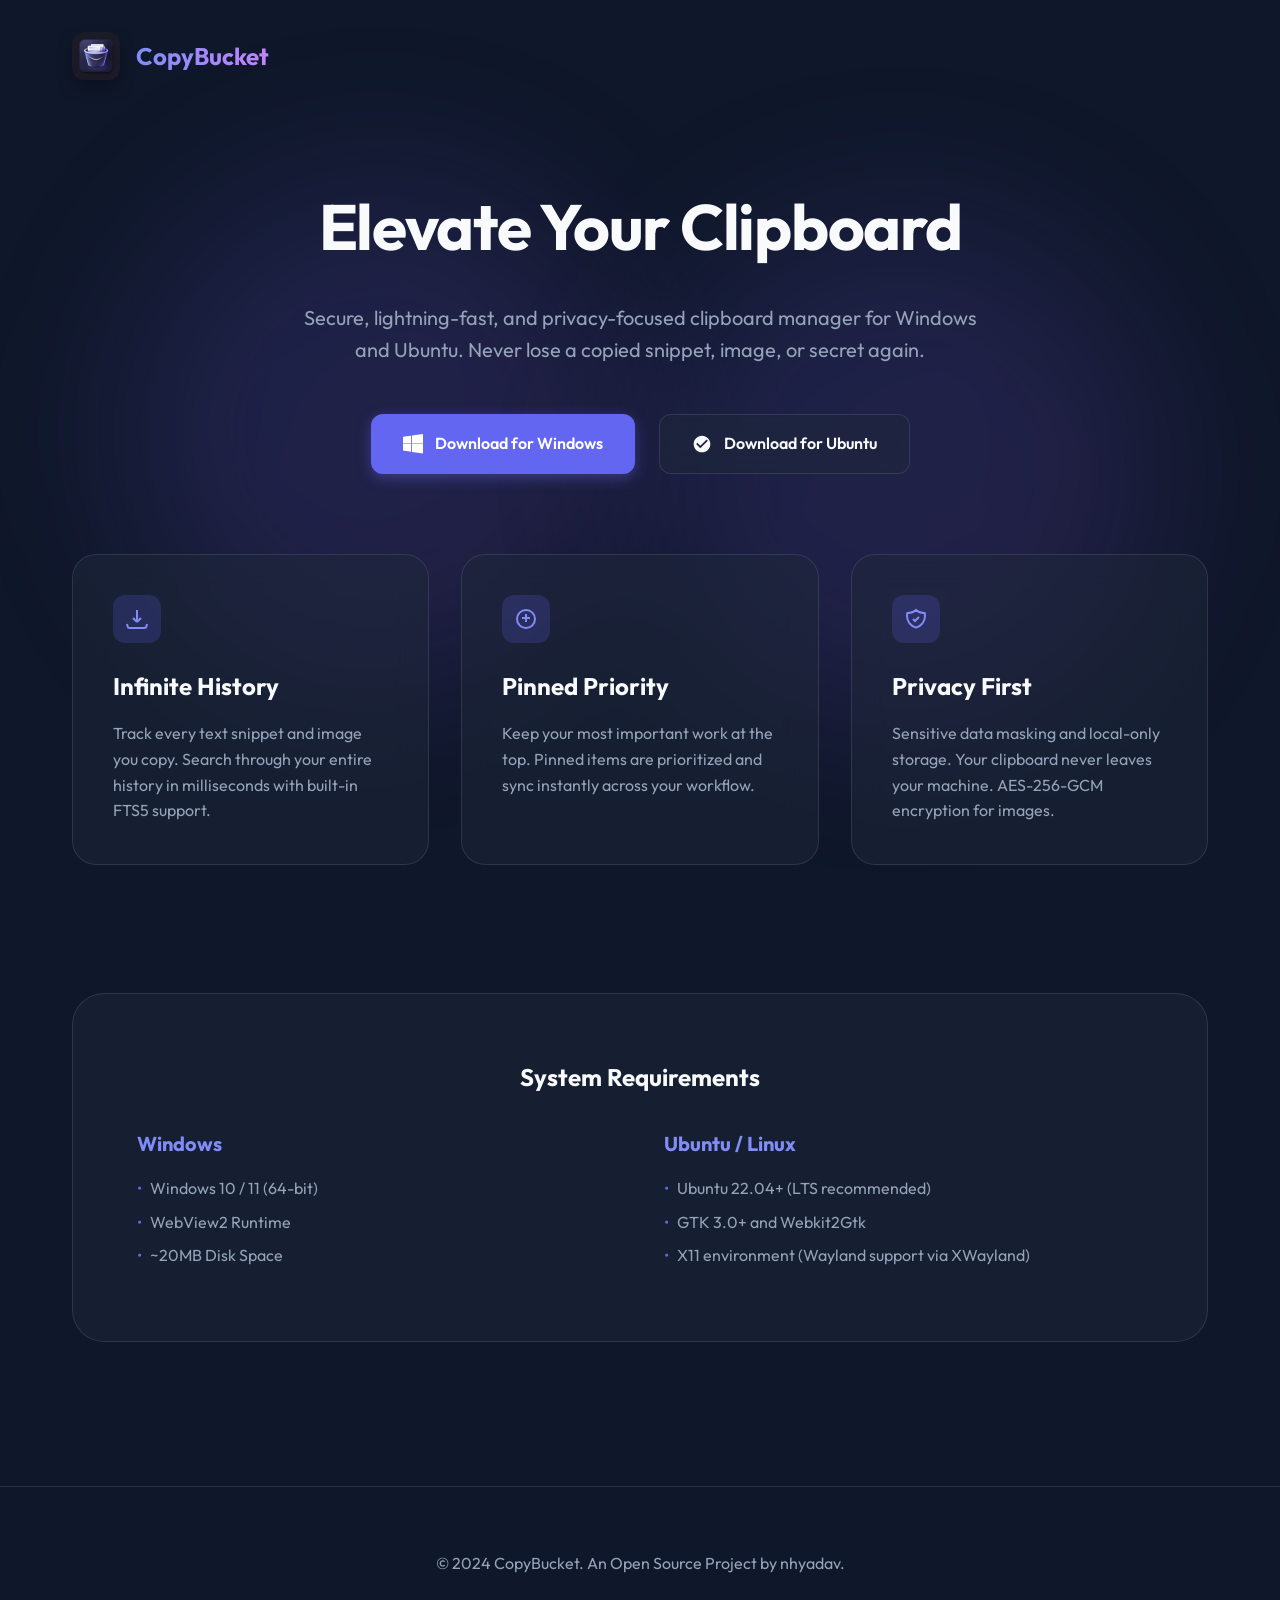
==== index.html @ 15c20249 "add the downloadble link for windows and ubunut" ====
<!DOCTYPE html>
<html lang="en">
<head>
    <meta charset="UTF-8">
    <meta name="viewport" content="width=device-width, initial-scale=1.0">
    <title>CopyBucket | Secure & Modern Clipboard Manager</title>
    <link rel="preconnect" href="https://fonts.googleapis.com">
    <link rel="preconnect" href="https://fonts.gstatic.com" crossorigin>
    <link href="https://fonts.googleapis.com/css2?family=Outfit:wght@300;400;600;700&display=swap" rel="stylesheet">
    <style>
        :root {
            --primary: #6366f1;
            --primary-hover: #4f46e5;
            --bg: #0f172a;
            --card-bg: rgba(30, 41, 59, 0.5);
            --text: #f8fafc;
            --text-muted: #94a3b8;
            --glass-border: rgba(255, 255, 255, 0.1);
        }

        * {
            margin: 0;
            padding: 0;
            box-sizing: border-box;
            font-family: 'Outfit', sans-serif;
        }

        body {
            background-color: var(--bg);
            color: var(--text);
            line-height: 1.6;
            overflow-x: hidden;
        }

        /* Ambient Background Shadows */
        .ambient-bg {
            position: fixed;
            top: 0;
            left: 0;
            width: 100%;
            height: 100%;
            z-index: -1;
            overflow: hidden;
        }

        .blob {
            position: absolute;
            width: 500px;
            height: 500px;
            background: linear-gradient(135deg, rgba(99, 102, 241, 0.15) 0%, rgba(168, 85, 247, 0.15) 100%);
            filter: blur(80px);
            border-radius: 50%;
            animation: move 20s infinite alternate;
        }

        @keyframes move {
            from { transform: translate(-10%, -10%); }
            to { transform: translate(20%, 20%); }
        }

        header {
            padding: 2rem;
            max-width: 1200px;
            margin: 0 auto;
            display: flex;
            justify-content: space-between;
            align-items: center;
        }

        .logo-group {
            display: flex;
            align-items: center;
            gap: 1rem;
        }

        .logo-img {
            width: 48px;
            height: 48px;
            border-radius: 12px;
            box-shadow: 0 8px 16px rgba(0,0,0,0.3);
        }

        .logo-text {
            font-size: 1.5rem;
            font-weight: 700;
            background: linear-gradient(to right, #818cf8, #c084fc);
            -webkit-background-clip: text;
            -webkit-text-fill-color: transparent;
        }

        main {
            max-width: 1200px;
            margin: 0 auto;
            padding: 4rem 2rem;
            text-align: center;
        }

        .hero h1 {
            font-size: 4rem;
            font-weight: 700;
            margin-bottom: 1.5rem;
            letter-spacing: -0.02em;
        }

        .hero p {
            font-size: 1.25rem;
            color: var(--text-muted);
            max-width: 700px;
            margin: 0 auto 3rem;
        }

        .download-cta {
            display: flex;
            justify-content: center;
            gap: 1.5rem;
            flex-wrap: wrap;
            margin-bottom: 5rem;
        }

        .btn {
            display: inline-flex;
            align-items: center;
            padding: 1rem 2rem;
            border-radius: 12px;
            font-weight: 600;
            text-decoration: none;
            transition: all 0.3s cubic-bezier(0.4, 0, 0.2, 1);
            gap: 0.75rem;
        }

        .btn-primary {
            background-color: var(--primary);
            color: white;
            box-shadow: 0 4px 14px rgba(99, 102, 241, 0.4);
        }

        .btn-primary:hover {
            background-color: var(--primary-hover);
            transform: translateY(-2px);
            box-shadow: 0 6px 20px rgba(99, 102, 241, 0.6);
        }

        .btn-outline {
            background: var(--card-bg);
            border: 1px solid var(--glass-border);
            color: var(--text);
            backdrop-filter: blur(10px);
        }

        .btn-outline:hover {
            border-color: var(--primary);
            background: rgba(99, 102, 241, 0.1);
            transform: translateY(-2px);
        }

        .features-grid {
            display: grid;
            grid-template-columns: repeat(auto-fit, minmax(300px, 1fr));
            gap: 2rem;
            margin-top: 5rem;
        }

        .feature-card {
            padding: 2.5rem;
            background: var(--card-bg);
            border: 1px solid var(--glass-border);
            border-radius: 24px;
            text-align: left;
            backdrop-filter: blur(16px);
            transition: all 0.3s ease;
        }

        .feature-card:hover {
            border-color: rgba(99, 102, 241, 0.4);
            transform: translateY(-5px);
        }

        .feature-icon {
            width: 48px;
            height: 48px;
            background: rgba(99, 102, 241, 0.2);
            border-radius: 12px;
            display: flex;
            align-items: center;
            justify-content: center;
            margin-bottom: 1.5rem;
            color: #818cf8;
        }

        .feature-card h3 {
            font-size: 1.5rem;
            margin-bottom: 1rem;
        }

        .feature-card p {
            color: var(--text-muted);
        }

        .requirements {
            margin-top: 8rem;
            padding: 4rem;
            background: var(--card-bg);
            border-radius: 32px;
            border: 1px solid var(--glass-border);
        }

        .req-grid {
            display: grid;
            grid-template-columns: 1fr 1fr;
            gap: 3rem;
            margin-top: 2rem;
            text-align: left;
        }

        .req-item h4 {
            color: #818cf8;
            margin-bottom: 1rem;
            font-size: 1.25rem;
        }

        .req-item ul {
            list-style: none;
            color: var(--text-muted);
        }

        .req-item li {
            margin-bottom: 0.5rem;
            display: flex;
            align-items: center;
            gap: 0.5rem;
        }

        .req-item li::before {
            content: "•";
            color: var(--primary);
        }

        footer {
            padding: 4rem 2rem;
            text-align: center;
            color: var(--text-muted);
            border-top: 1px solid var(--glass-border);
            margin-top: 5rem;
        }

        @media (max-width: 768px) {
            .hero h1 { font-size: 2.5rem; }
            .req-grid { grid-template-columns: 1fr; }
        }
    </style>
</head>
<body>
    <div class="ambient-bg">
        <div class="blob" style="top: 20%; left: 10%;"></div>
        <div class="blob" style="bottom: 20%; right: 10%; animation-delay: -5s;"></div>
    </div>

    <header>
        <div class="logo-group">
            <img src="assets/appicon.png" alt="CopyBucket Logo" class="logo-img">
            <span class="logo-text">CopyBucket</span>
        </div>
    </header>

    <main>
        <section class="hero">
            <h1>Elevate Your Clipboard</h1>
            <p>Secure, lightning-fast, and privacy-focused clipboard manager for Windows and Ubuntu. Never lose a copied snippet, image, or secret again.</p>
            
            <div class="download-cta">
                <a href="downloads/windows/CopyBucketSetup.exe" class="btn btn-primary">
                    <svg width="20" height="20" fill="currentColor" viewBox="0 0 24 24"><path d="M0 3.449L9.75 2.1V11.25H0V3.449zm0 8.551h9.75v9.15L0 19.801V12zm10.749-10.199L24 0v11.25H10.749V1.801zM10.749 12H24v11.25l-13.251-1.8V12z"/></svg>
                    Download for Windows
                </a>
                <a href="downloads/ubuntu/copybucket" class="btn btn-outline" download>
                    <svg width="20" height="20" fill="currentColor" viewBox="0 0 24 24"><path d="M12 2C6.48 2 2 6.48 2 12s4.48 10 10 10 10-4.48 10-10S17.52 2 12 2zm-2 15l-5-5 1.41-1.41L10 14.17l7.59-7.59L19 8l-9 9z"/></svg>
                    Download for Ubuntu
                </a>
            </div>
        </section>

        <div class="features-grid">
            <div class="feature-card">
                <div class="feature-icon">
                    <svg width="24" height="24" fill="none" stroke="currentColor" stroke-width="2" viewBox="0 0 24 24"><path d="M12 15V3m0 12l-4-4m4 4l4-4M2 17l.621 2.485A2 2 0 004.561 21h14.878a2 2 0 001.94-1.515L22 17"></path></svg>
                </div>
                <h3>Infinite History</h3>
                <p>Track every text snippet and image you copy. Search through your entire history in milliseconds with built-in FTS5 support.</p>
            </div>

            <div class="feature-card">
                <div class="feature-icon">
                    <svg width="24" height="24" fill="none" stroke="currentColor" stroke-width="2" viewBox="0 0 24 24"><path d="M12 11V7m0 4v4m0-4h4m-4 0H8m13 1a9 9 0 11-18 0 9 9 0 0118 0z"></path></svg>
                </div>
                <h3>Pinned Priority</h3>
                <p>Keep your most important work at the top. Pinned items are prioritized and sync instantly across your workflow.</p>
            </div>

            <div class="feature-card">
                <div class="feature-icon">
                    <svg width="24" height="24" fill="none" stroke="currentColor" stroke-width="2" viewBox="0 0 24 24"><path d="M9 12l2 2 4-4m5.618-4.016A11.955 11.955 0 0112 2.944a11.955 11.955 0 01-8.618 3.04A12.02 12.02 0 003 9c0 5.591 3.824 10.29 9 11.622 5.176-1.332 9-6.03 9-11.622 0-1.042-.133-2.052-.382-3.016z"></path></svg>
                </div>
                <h3>Privacy First</h3>
                <p>Sensitive data masking and local-only storage. Your clipboard never leaves your machine. AES-256-GCM encryption for images.</p>
            </div>
        </div>

        <section class="requirements">
            <h2>System Requirements</h2>
            <div class="req-grid">
                <div class="req-item">
                    <h4>Windows</h4>
                    <ul>
                        <li>Windows 10 / 11 (64-bit)</li>
                        <li>WebView2 Runtime</li>
                        <li>~20MB Disk Space</li>
                    </ul>
                </div>
                <div class="req-item">
                    <h4>Ubuntu / Linux</h4>
                    <ul>
                        <li>Ubuntu 22.04+ (LTS recommended)</li>
                        <li>GTK 3.0+ and Webkit2Gtk</li>
                        <li>X11 environment (Wayland support via XWayland)</li>
                    </ul>
                </div>
            </div>
        </section>
    </main>

    <footer>
        <p>&copy; 2024 CopyBucket. An Open Source Project by nhyadav.</p>
    </footer>
</body>
</html>
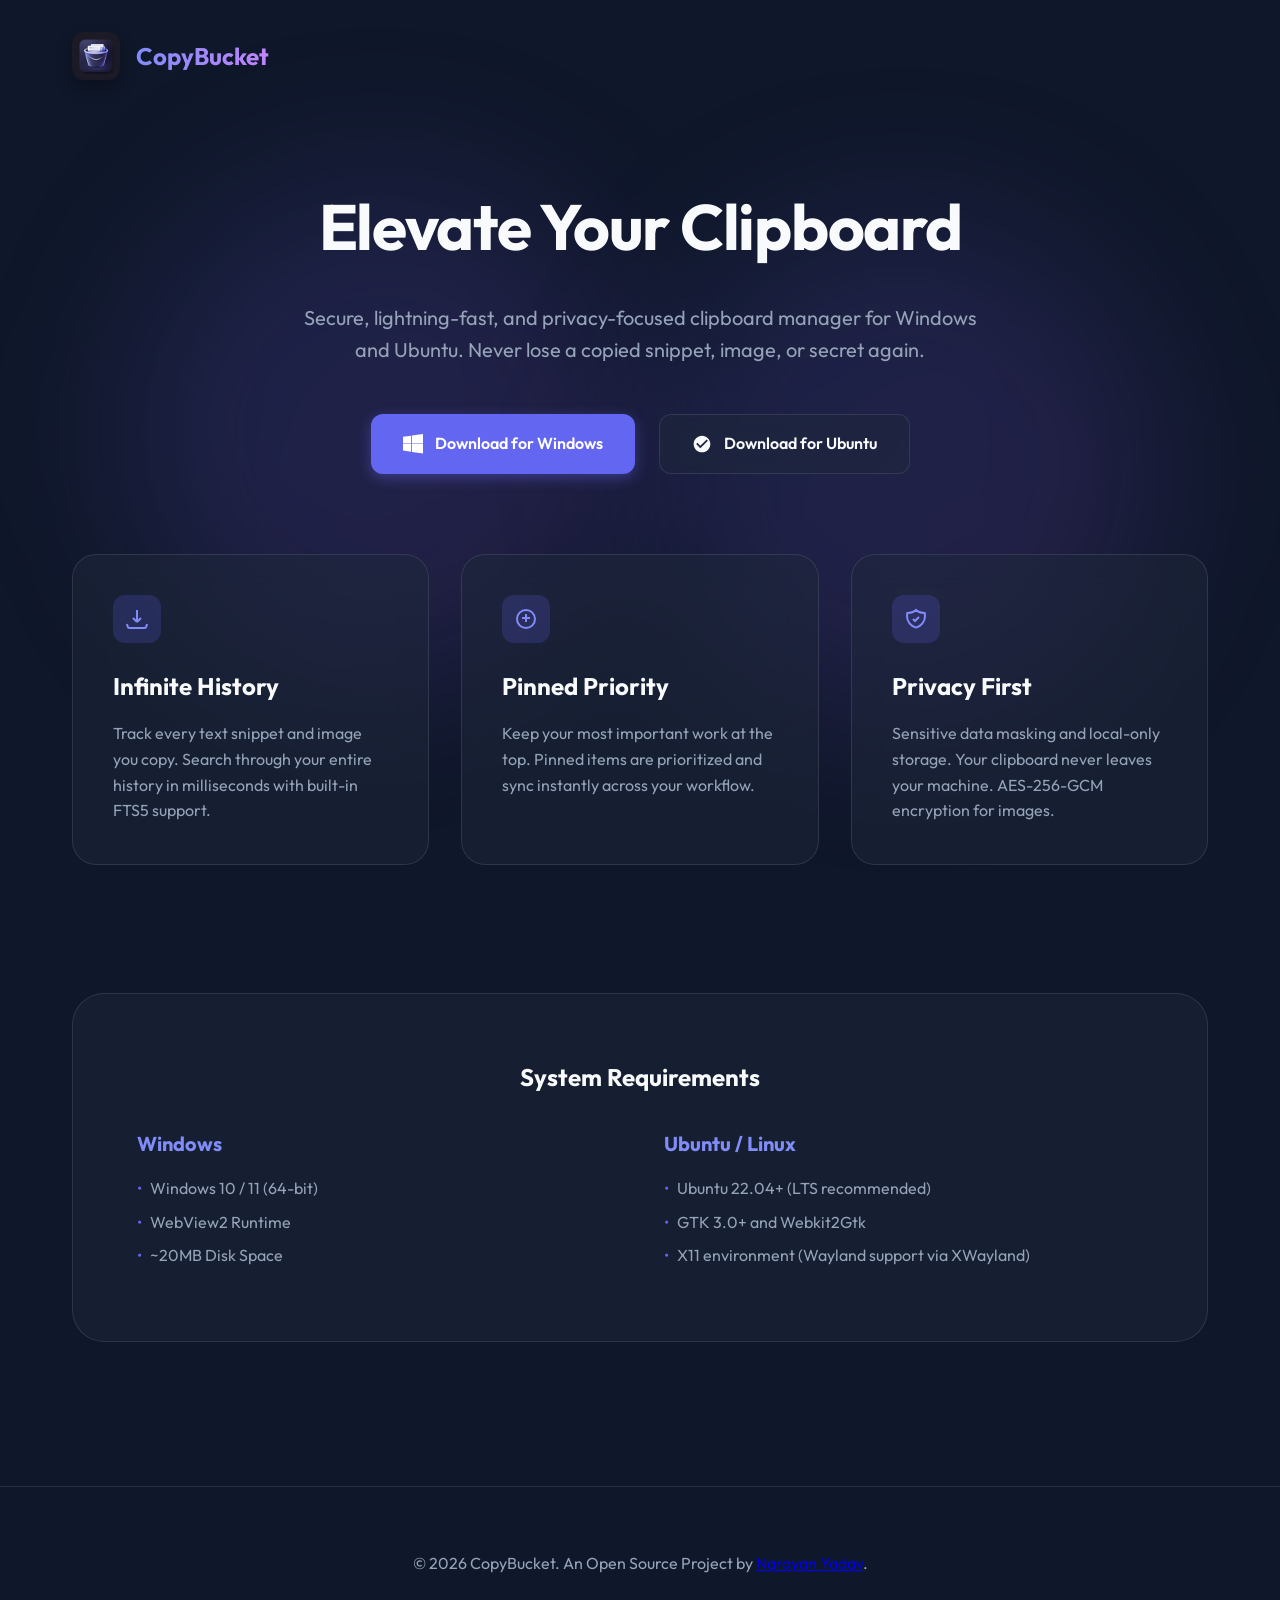
==== commit cd1f2a04: "ubuntu build" ====
--- a/index.html
+++ b/index.html
@@ -272,7 +272,8 @@
                     <svg width="20" height="20" fill="currentColor" viewBox="0 0 24 24"><path d="M0 3.449L9.75 2.1V11.25H0V3.449zm0 8.551h9.75v9.15L0 19.801V12zm10.749-10.199L24 0v11.25H10.749V1.801zM10.749 12H24v11.25l-13.251-1.8V12z"/></svg>
                     Download for Windows
                 </a>
-                <a href="downloads/ubuntu/copybucket" class="btn btn-outline" download>
+                
+                <a href="downloads/ubuntu/copybucket_1.2.3_amd64.deb" class="btn btn-outline" download>
                     <svg width="20" height="20" fill="currentColor" viewBox="0 0 24 24"><path d="M12 2C6.48 2 2 6.48 2 12s4.48 10 10 10 10-4.48 10-10S17.52 2 12 2zm-2 15l-5-5 1.41-1.41L10 14.17l7.59-7.59L19 8l-9 9z"/></svg>
                     Download for Ubuntu
                 </a>
@@ -329,7 +330,7 @@
     </main>
 
     <footer>
-        <p>&copy; 2024 CopyBucket. An Open Source Project by nhyadav.</p>
+        <p>&copy; 2026 CopyBucket. An Open Source Project by <a href="https://github.com/nhyadav">Narayan Yadav</a>.</p>
     </footer>
 </body>
 </html>
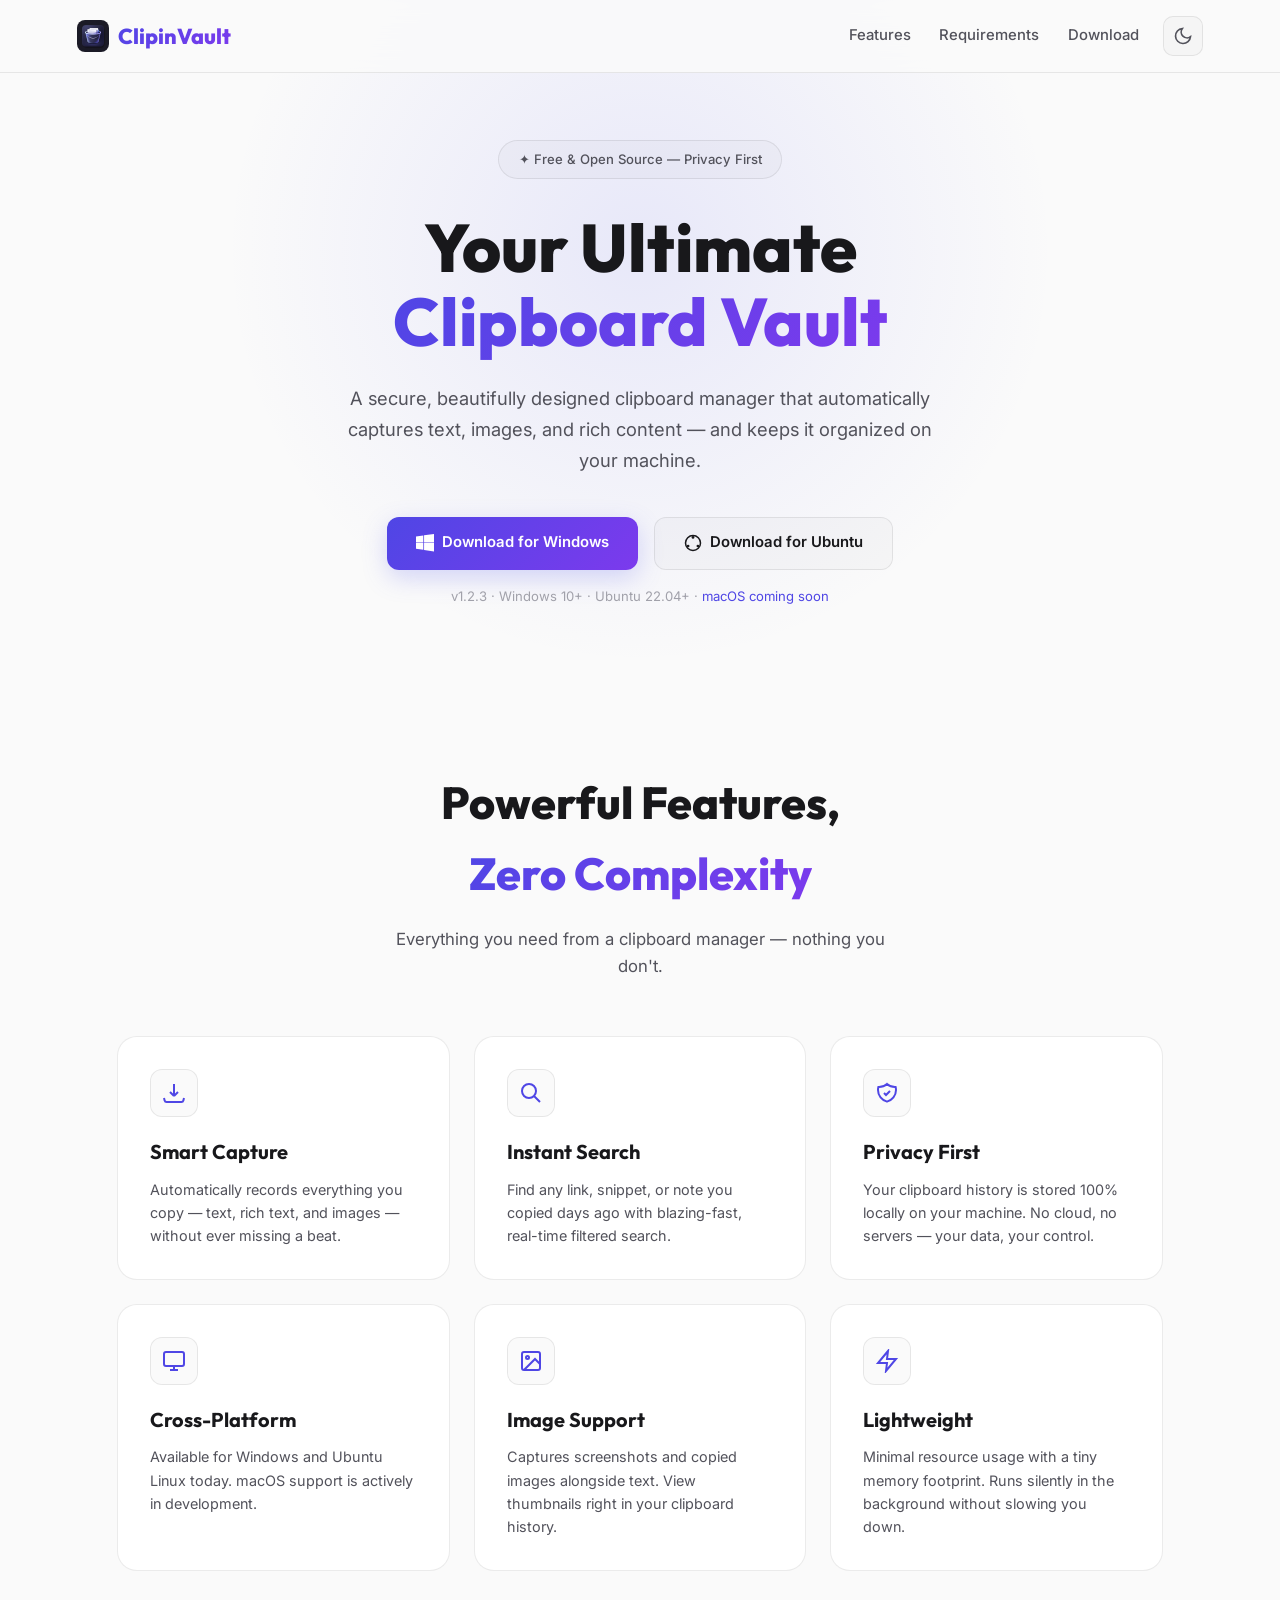
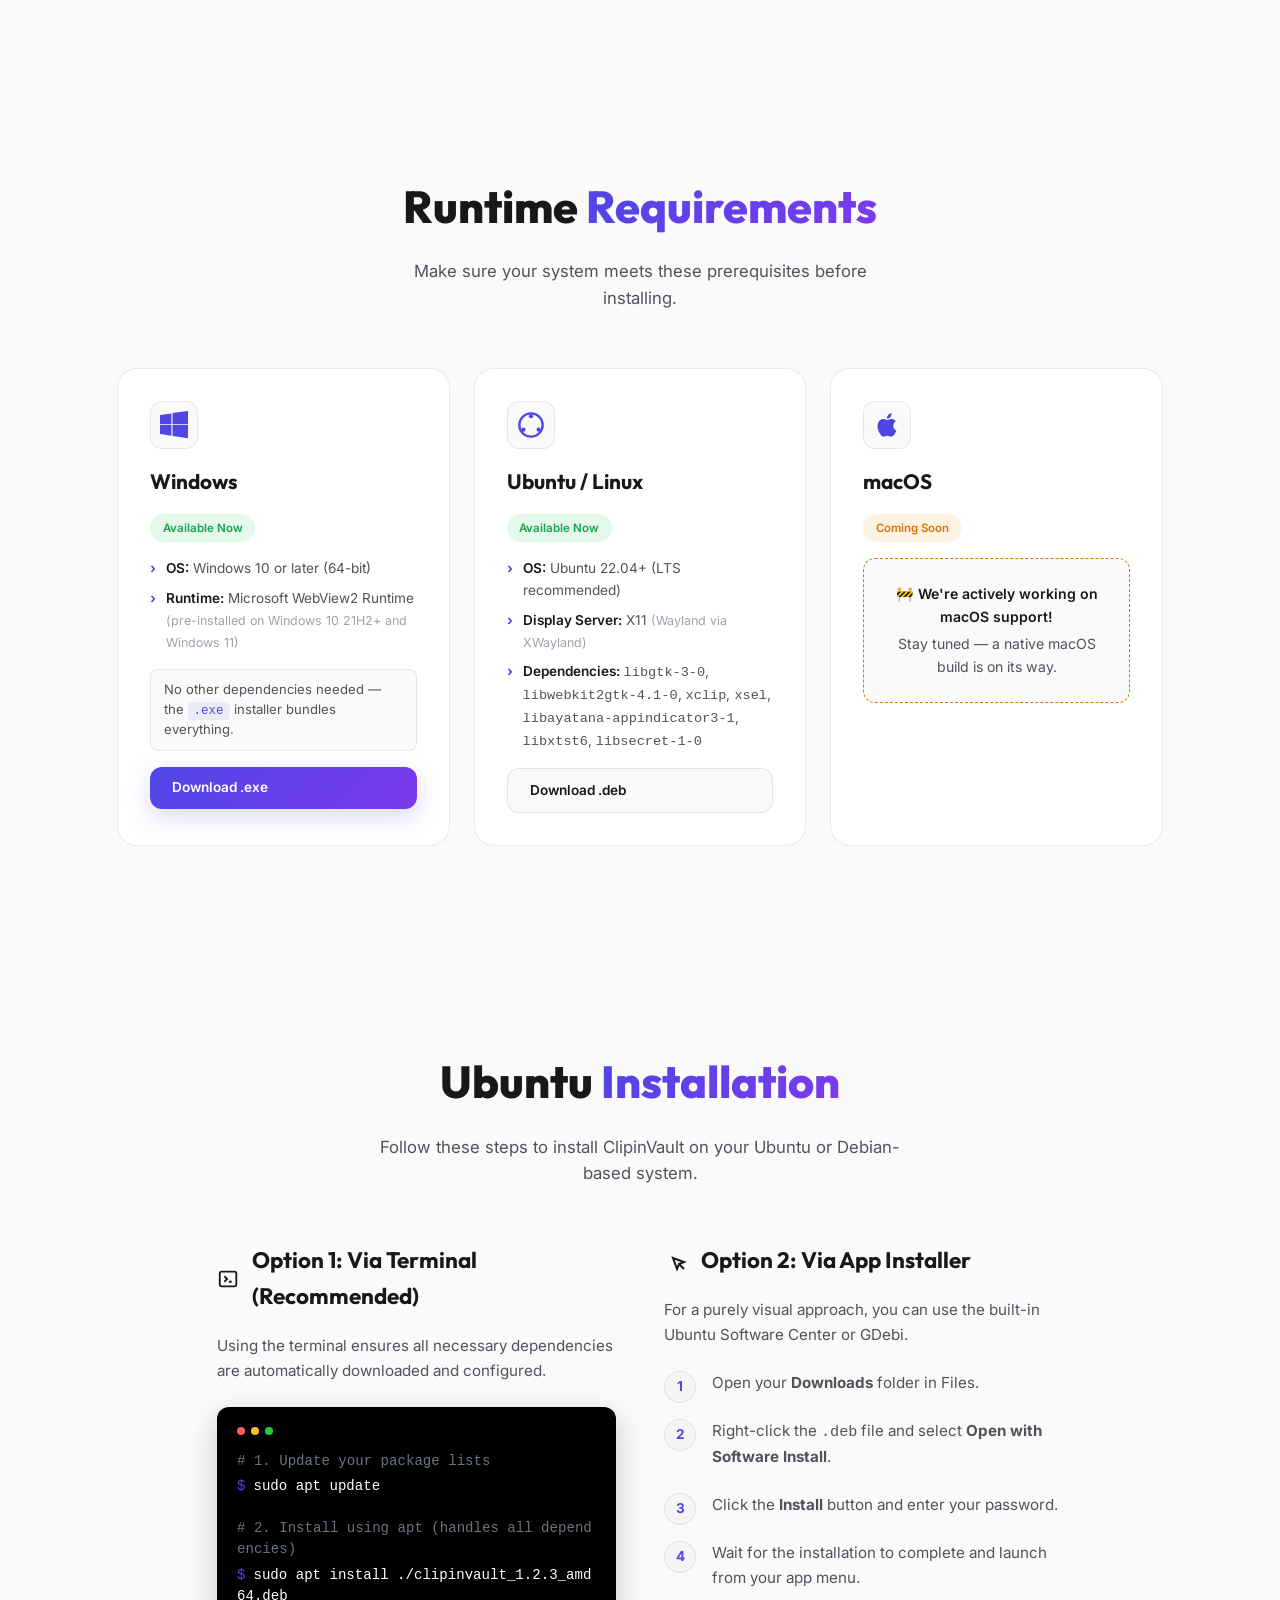
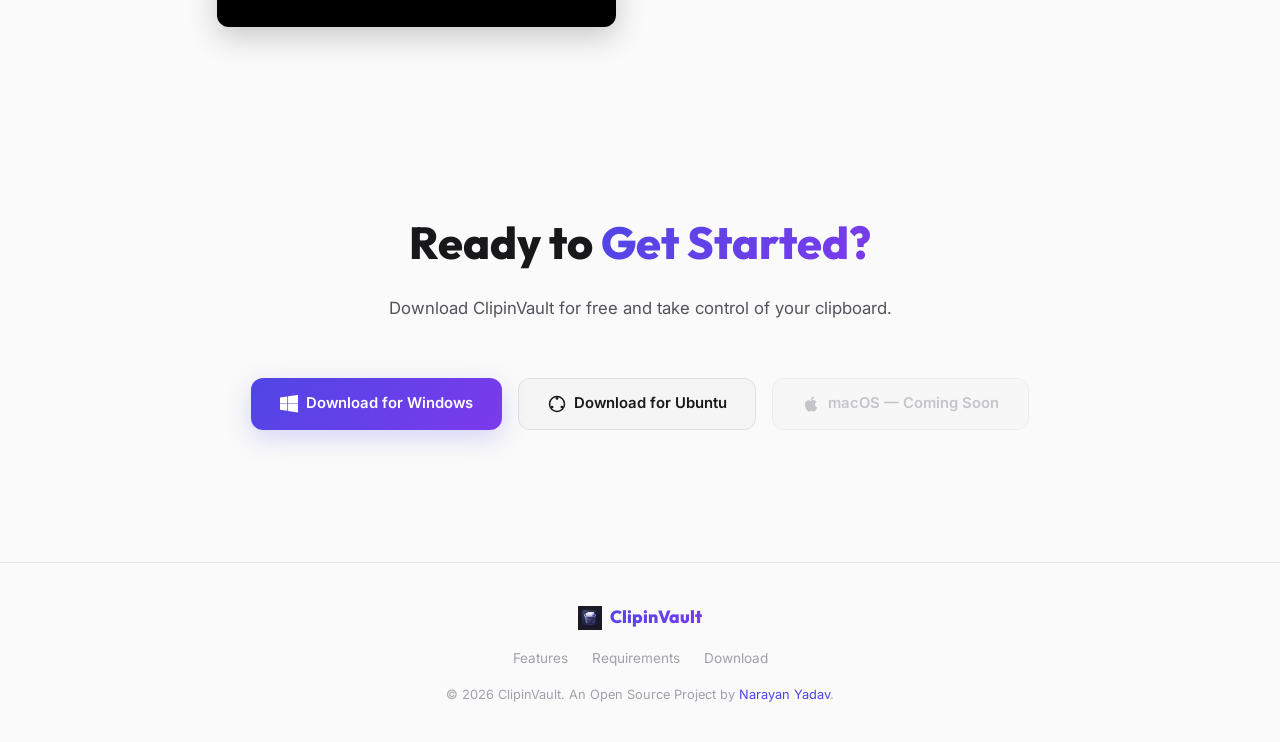
==== commit 2abdd073: "update the ubuntu version" ====
--- a/index.html
+++ b/index.html
@@ -1,336 +1,597 @@
-<!DOCTYPE html>
-<html lang="en">
-<head>
-    <meta charset="UTF-8">
-    <meta name="viewport" content="width=device-width, initial-scale=1.0">
-    <title>CopyBucket | Secure & Modern Clipboard Manager</title>
-    <link rel="preconnect" href="https://fonts.googleapis.com">
-    <link rel="preconnect" href="https://fonts.gstatic.com" crossorigin>
-    <link href="https://fonts.googleapis.com/css2?family=Outfit:wght@300;400;600;700&display=swap" rel="stylesheet">
-    <style>
-        :root {
-            --primary: #6366f1;
-            --primary-hover: #4f46e5;
-            --bg: #0f172a;
-            --card-bg: rgba(30, 41, 59, 0.5);
-            --text: #f8fafc;
-            --text-muted: #94a3b8;
-            --glass-border: rgba(255, 255, 255, 0.1);
+<!doctype html>
+<html lang="en" data-theme="dark">
+  <head>
+    <meta charset="UTF-8" />
+    <meta name="viewport" content="width=device-width, initial-scale=1.0" />
+    <title>
+      ClipinVault — Secure & Modern Clipboard Manager for Windows & Linux
+    </title>
+    <meta
+      name="description"
+      content="ClipinVault is a free, open-source clipboard manager that automatically captures text, images, and rich content. Available for Windows and Ubuntu Linux. Privacy-first — all data stays on your machine."
+    />
+    <meta
+      name="keywords"
+      content="clipboard manager, clipboard history, copy paste manager, Windows clipboard, Linux clipboard, free clipboard tool, open source clipboard, ClipinVault"
+    />
+    <meta name="author" content="Narayan Yadav" />
+    <link rel="canonical" href="https://clipinvault.com/" />
+    <!-- Open Graph -->
+    <meta property="og:type" content="website" />
+    <meta property="og:url" content="https://clipinvault.com/" />
+    <meta
+      property="og:title"
+      content="ClipinVault — Secure & Modern Clipboard Manager"
+    />
+    <meta
+      property="og:description"
+      content="A free, privacy-first clipboard manager that captures everything you copy. Smart search, image support, and lightweight design. Download for Windows or Ubuntu."
+    />
+    <meta
+      property="og:image"
+      content="https://clipinvault.com/assets/appicon.png"
+    />
+    <meta property="og:site_name" content="ClipinVault" />
+    <!-- Twitter Card -->
+    <meta name="twitter:card" content="summary_large_image" />
+    <meta
+      name="twitter:title"
+      content="ClipinVault — Secure & Modern Clipboard Manager"
+    />
+    <meta
+      name="twitter:description"
+      content="A free, privacy-first clipboard manager that captures everything you copy. Download for Windows or Ubuntu."
+    />
+    <meta
+      name="twitter:image"
+      content="https://clipinvault.com/assets/appicon.png"
+    />
+    <!-- Structured Data -->
+    <script type="application/ld+json">
+      {
+        "@context": "https://schema.org",
+        "@type": "SoftwareApplication",
+        "name": "ClipinVault",
+        "operatingSystem": ["Windows 10+", "Ubuntu 22.04+"],
+        "applicationCategory": "UtilitiesApplication",
+        "offers": { "@type": "Offer", "price": "0", "priceCurrency": "USD" },
+        "description": "A secure, open-source clipboard manager that automatically captures text, images, and rich content.",
+        "url": "https://clipinvault.com",
+        "author": {
+          "@type": "Person",
+          "name": "Narayan Yadav",
+          "url": "https://github.com/nhyadav"
         }
-
-        * {
-            margin: 0;
-            padding: 0;
-            box-sizing: border-box;
-            font-family: 'Outfit', sans-serif;
-        }
-
-        body {
-            background-color: var(--bg);
-            color: var(--text);
-            line-height: 1.6;
-            overflow-x: hidden;
-        }
-
-        /* Ambient Background Shadows */
-        .ambient-bg {
-            position: fixed;
-            top: 0;
-            left: 0;
-            width: 100%;
-            height: 100%;
-            z-index: -1;
-            overflow: hidden;
-        }
-
-        .blob {
-            position: absolute;
-            width: 500px;
-            height: 500px;
-            background: linear-gradient(135deg, rgba(99, 102, 241, 0.15) 0%, rgba(168, 85, 247, 0.15) 100%);
-            filter: blur(80px);
-            border-radius: 50%;
-            animation: move 20s infinite alternate;
-        }
-
-        @keyframes move {
-            from { transform: translate(-10%, -10%); }
-            to { transform: translate(20%, 20%); }
-        }
-
-        header {
-            padding: 2rem;
-            max-width: 1200px;
-            margin: 0 auto;
-            display: flex;
-            justify-content: space-between;
-            align-items: center;
-        }
-
-        .logo-group {
-            display: flex;
-            align-items: center;
-            gap: 1rem;
-        }
-
-        .logo-img {
-            width: 48px;
-            height: 48px;
-            border-radius: 12px;
-            box-shadow: 0 8px 16px rgba(0,0,0,0.3);
-        }
-
-        .logo-text {
-            font-size: 1.5rem;
-            font-weight: 700;
-            background: linear-gradient(to right, #818cf8, #c084fc);
-            -webkit-background-clip: text;
-            -webkit-text-fill-color: transparent;
-        }
-
-        main {
-            max-width: 1200px;
-            margin: 0 auto;
-            padding: 4rem 2rem;
-            text-align: center;
-        }
-
-        .hero h1 {
-            font-size: 4rem;
-            font-weight: 700;
-            margin-bottom: 1.5rem;
-            letter-spacing: -0.02em;
-        }
-
-        .hero p {
-            font-size: 1.25rem;
-            color: var(--text-muted);
-            max-width: 700px;
-            margin: 0 auto 3rem;
-        }
-
-        .download-cta {
-            display: flex;
-            justify-content: center;
-            gap: 1.5rem;
-            flex-wrap: wrap;
-            margin-bottom: 5rem;
-        }
-
-        .btn {
-            display: inline-flex;
-            align-items: center;
-            padding: 1rem 2rem;
-            border-radius: 12px;
-            font-weight: 600;
-            text-decoration: none;
-            transition: all 0.3s cubic-bezier(0.4, 0, 0.2, 1);
-            gap: 0.75rem;
-        }
-
-        .btn-primary {
-            background-color: var(--primary);
-            color: white;
-            box-shadow: 0 4px 14px rgba(99, 102, 241, 0.4);
-        }
-
-        .btn-primary:hover {
-            background-color: var(--primary-hover);
-            transform: translateY(-2px);
-            box-shadow: 0 6px 20px rgba(99, 102, 241, 0.6);
-        }
-
-        .btn-outline {
-            background: var(--card-bg);
-            border: 1px solid var(--glass-border);
-            color: var(--text);
-            backdrop-filter: blur(10px);
-        }
-
-        .btn-outline:hover {
-            border-color: var(--primary);
-            background: rgba(99, 102, 241, 0.1);
-            transform: translateY(-2px);
-        }
-
-        .features-grid {
-            display: grid;
-            grid-template-columns: repeat(auto-fit, minmax(300px, 1fr));
-            gap: 2rem;
-            margin-top: 5rem;
-        }
-
-        .feature-card {
-            padding: 2.5rem;
-            background: var(--card-bg);
-            border: 1px solid var(--glass-border);
-            border-radius: 24px;
-            text-align: left;
-            backdrop-filter: blur(16px);
-            transition: all 0.3s ease;
-        }
-
-        .feature-card:hover {
-            border-color: rgba(99, 102, 241, 0.4);
-            transform: translateY(-5px);
-        }
-
-        .feature-icon {
-            width: 48px;
-            height: 48px;
-            background: rgba(99, 102, 241, 0.2);
-            border-radius: 12px;
-            display: flex;
-            align-items: center;
-            justify-content: center;
-            margin-bottom: 1.5rem;
-            color: #818cf8;
-        }
-
-        .feature-card h3 {
-            font-size: 1.5rem;
-            margin-bottom: 1rem;
-        }
-
-        .feature-card p {
-            color: var(--text-muted);
-        }
-
-        .requirements {
-            margin-top: 8rem;
-            padding: 4rem;
-            background: var(--card-bg);
-            border-radius: 32px;
-            border: 1px solid var(--glass-border);
-        }
-
-        .req-grid {
-            display: grid;
-            grid-template-columns: 1fr 1fr;
-            gap: 3rem;
-            margin-top: 2rem;
-            text-align: left;
-        }
-
-        .req-item h4 {
-            color: #818cf8;
-            margin-bottom: 1rem;
-            font-size: 1.25rem;
-        }
-
-        .req-item ul {
-            list-style: none;
-            color: var(--text-muted);
-        }
-
-        .req-item li {
-            margin-bottom: 0.5rem;
-            display: flex;
-            align-items: center;
-            gap: 0.5rem;
-        }
-
-        .req-item li::before {
-            content: "•";
-            color: var(--primary);
-        }
-
-        footer {
-            padding: 4rem 2rem;
-            text-align: center;
-            color: var(--text-muted);
-            border-top: 1px solid var(--glass-border);
-            margin-top: 5rem;
-        }
-
-        @media (max-width: 768px) {
-            .hero h1 { font-size: 2.5rem; }
-            .req-grid { grid-template-columns: 1fr; }
-        }
-    </style>
-</head>
-<body>
-    <div class="ambient-bg">
-        <div class="blob" style="top: 20%; left: 10%;"></div>
-        <div class="blob" style="bottom: 20%; right: 10%; animation-delay: -5s;"></div>
-    </div>
-
+      }
+    </script>
+    <link rel="icon" type="image/png" href="assets/appicon.png" />
+    <link
+      href="https://fonts.googleapis.com/css2?family=Inter:wght@400;500;600&family=Outfit:wght@600;700;800&display=swap"
+      rel="stylesheet"
+    />
+    <link rel="stylesheet" href="style.css" />
+  </head>
+  <body>
     <header>
-        <div class="logo-group">
-            <img src="assets/appicon.png" alt="CopyBucket Logo" class="logo-img">
-            <span class="logo-text">CopyBucket</span>
-        </div>
+      <nav id="navbar">
+        <a href="#" class="logo">
+          <img
+            src="assets/appicon.png"
+            alt="ClipinVault Logo"
+            class="logo-img"
+            width="32"
+            height="32"
+          />
+          <span class="logo-text">ClipinVault</span>
+        </a>
+        <div class="nav-right">
+          <div class="nav-links" id="navLinks">
+            <a href="#features">Features</a>
+            <a href="#requirements">Requirements</a>
+            <a href="#download">Download</a>
+          </div>
+          <button
+            class="theme-toggle"
+            id="themeToggle"
+            aria-label="Toggle dark/light theme"
+          >
+            <svg
+              class="icon-sun"
+              width="20"
+              height="20"
+              fill="none"
+              stroke="currentColor"
+              stroke-width="2"
+              viewBox="0 0 24 24"
+            >
+              <circle cx="12" cy="12" r="5" />
+              <path
+                d="M12 1v2M12 21v2M4.22 4.22l1.42 1.42M18.36 18.36l1.42 1.42M1 12h2M21 12h2M4.22 19.78l1.42-1.42M18.36 5.64l1.42-1.42"
+              />
+            </svg>
+            <svg
+              class="icon-moon"
+              width="20"
+              height="20"
+              fill="none"
+              stroke="currentColor"
+              stroke-width="2"
+              viewBox="0 0 24 24"
+            >
+              <path d="M21 12.79A9 9 0 1111.21 3 7 7 0 0021 12.79z" />
+            </svg>
+          </button>
+          <button class="hamburger" id="hamburger" aria-label="Open menu">
+            <span></span><span></span><span></span>
+          </button>
+        </div>
+      </nav>
     </header>
 
     <main>
-        <section class="hero">
-            <h1>Elevate Your Clipboard</h1>
-            <p>Secure, lightning-fast, and privacy-focused clipboard manager for Windows and Ubuntu. Never lose a copied snippet, image, or secret again.</p>
-            
-            <div class="download-cta">
-                <a href="downloads/windows/CopyBucketSetup.exe" class="btn btn-primary">
-                    <svg width="20" height="20" fill="currentColor" viewBox="0 0 24 24"><path d="M0 3.449L9.75 2.1V11.25H0V3.449zm0 8.551h9.75v9.15L0 19.801V12zm10.749-10.199L24 0v11.25H10.749V1.801zM10.749 12H24v11.25l-13.251-1.8V12z"/></svg>
-                    Download for Windows
-                </a>
-                
-                <a href="downloads/ubuntu/copybucket_1.2.3_amd64.deb" class="btn btn-outline" download>
-                    <svg width="20" height="20" fill="currentColor" viewBox="0 0 24 24"><path d="M12 2C6.48 2 2 6.48 2 12s4.48 10 10 10 10-4.48 10-10S17.52 2 12 2zm-2 15l-5-5 1.41-1.41L10 14.17l7.59-7.59L19 8l-9 9z"/></svg>
-                    Download for Ubuntu
-                </a>
-            </div>
-        </section>
-
+      <!-- Hero -->
+      <section class="hero" id="hero">
+        <div class="hero-badge">✦ Free & Open Source — Privacy First</div>
+        <h1>
+          Your Ultimate<br /><span class="gradient-text">Clipboard Vault</span>
+        </h1>
+        <p class="hero-sub">
+          A secure, beautifully designed clipboard manager that automatically
+          captures text, images, and rich content — and keeps it organized on
+          your machine.
+        </p>
+        <div class="cta-group">
+          <a
+            href="downloads/windows/ClipinVaultSetup.exe"
+            class="btn btn-primary"
+          >
+            <svg width="18" height="18" fill="currentColor" viewBox="0 0 24 24">
+              <path
+                d="M0 3.449L9.75 2.1V11.25H0V3.449zm0 8.551h9.75v9.15L0 19.801V12zm10.749-10.199L24 0v11.25H10.749V1.801zM10.749 12H24v11.25l-13.251-1.8V12z"
+              />
+            </svg>
+            Download for Windows
+          </a>
+          <a
+            href="downloads/ubuntu/clipinvault_1.2.3_amd64.deb"
+            class="btn btn-outline"
+            download
+          >
+            <svg width="18" height="18" fill="currentColor" viewBox="0 0 24 24">
+              <circle
+                cx="12"
+                cy="12"
+                r="10"
+                fill="none"
+                stroke="currentColor"
+                stroke-width="2"
+              />
+              <circle cx="12" cy="4.5" r="1.8" fill="currentColor" />
+              <circle cx="5.5" cy="16" r="1.8" fill="currentColor" />
+              <circle cx="18.5" cy="16" r="1.8" fill="currentColor" />
+            </svg>
+            Download for Ubuntu
+          </a>
+        </div>
+        <p class="hero-note">
+          v1.2.3 · Windows 10+ · Ubuntu 22.04+ ·
+          <span class="mac-note">macOS coming soon</span>
+        </p>
+      </section>
+
+      <!-- App Demo - GIF will be added here later -->
+
+      <!-- Features -->
+      <section class="features" id="features">
+        <div class="section-header anim-fade">
+          <h2>
+            Powerful Features,<br /><span class="gradient-text"
+              >Zero Complexity</span
+            >
+          </h2>
+          <p>
+            Everything you need from a clipboard manager — nothing you don't.
+          </p>
+        </div>
         <div class="features-grid">
-            <div class="feature-card">
-                <div class="feature-icon">
-                    <svg width="24" height="24" fill="none" stroke="currentColor" stroke-width="2" viewBox="0 0 24 24"><path d="M12 15V3m0 12l-4-4m4 4l4-4M2 17l.621 2.485A2 2 0 004.561 21h14.878a2 2 0 001.94-1.515L22 17"></path></svg>
-                </div>
-                <h3>Infinite History</h3>
-                <p>Track every text snippet and image you copy. Search through your entire history in milliseconds with built-in FTS5 support.</p>
-            </div>
-
-            <div class="feature-card">
-                <div class="feature-icon">
-                    <svg width="24" height="24" fill="none" stroke="currentColor" stroke-width="2" viewBox="0 0 24 24"><path d="M12 11V7m0 4v4m0-4h4m-4 0H8m13 1a9 9 0 11-18 0 9 9 0 0118 0z"></path></svg>
-                </div>
-                <h3>Pinned Priority</h3>
-                <p>Keep your most important work at the top. Pinned items are prioritized and sync instantly across your workflow.</p>
-            </div>
-
-            <div class="feature-card">
-                <div class="feature-icon">
-                    <svg width="24" height="24" fill="none" stroke="currentColor" stroke-width="2" viewBox="0 0 24 24"><path d="M9 12l2 2 4-4m5.618-4.016A11.955 11.955 0 0112 2.944a11.955 11.955 0 01-8.618 3.04A12.02 12.02 0 003 9c0 5.591 3.824 10.29 9 11.622 5.176-1.332 9-6.03 9-11.622 0-1.042-.133-2.052-.382-3.016z"></path></svg>
-                </div>
-                <h3>Privacy First</h3>
-                <p>Sensitive data masking and local-only storage. Your clipboard never leaves your machine. AES-256-GCM encryption for images.</p>
-            </div>
-        </div>
-
-        <section class="requirements">
-            <h2>System Requirements</h2>
-            <div class="req-grid">
-                <div class="req-item">
-                    <h4>Windows</h4>
-                    <ul>
-                        <li>Windows 10 / 11 (64-bit)</li>
-                        <li>WebView2 Runtime</li>
-                        <li>~20MB Disk Space</li>
-                    </ul>
-                </div>
-                <div class="req-item">
-                    <h4>Ubuntu / Linux</h4>
-                    <ul>
-                        <li>Ubuntu 22.04+ (LTS recommended)</li>
-                        <li>GTK 3.0+ and Webkit2Gtk</li>
-                        <li>X11 environment (Wayland support via XWayland)</li>
-                    </ul>
-                </div>
-            </div>
-        </section>
+          <div class="feature-card anim-fade">
+            <div class="icon">
+              <svg
+                width="24"
+                height="24"
+                fill="none"
+                stroke="currentColor"
+                stroke-width="2"
+                viewBox="0 0 24 24"
+              >
+                <path
+                  d="M12 15V3m0 12l-4-4m4 4l4-4M2 17l.621 2.485A2 2 0 004.561 21h14.878a2 2 0 001.94-1.515L22 17"
+                />
+              </svg>
+            </div>
+            <h3>Smart Capture</h3>
+            <p>
+              Automatically records everything you copy — text, rich text, and
+              images — without ever missing a beat.
+            </p>
+          </div>
+          <div class="feature-card anim-fade">
+            <div class="icon">
+              <svg
+                width="24"
+                height="24"
+                fill="none"
+                stroke="currentColor"
+                stroke-width="2"
+                viewBox="0 0 24 24"
+              >
+                <path d="M21 21l-6-6m2-5a7 7 0 11-14 0 7 7 0 0114 0z" />
+              </svg>
+            </div>
+            <h3>Instant Search</h3>
+            <p>
+              Find any link, snippet, or note you copied days ago with
+              blazing-fast, real-time filtered search.
+            </p>
+          </div>
+          <div class="feature-card anim-fade">
+            <div class="icon">
+              <svg
+                width="24"
+                height="24"
+                fill="none"
+                stroke="currentColor"
+                stroke-width="2"
+                viewBox="0 0 24 24"
+              >
+                <path
+                  d="M9 12l2 2 4-4m5.618-4.016A11.955 11.955 0 0112 2.944a11.955 11.955 0 01-8.618 3.04A12.02 12.02 0 003 9c0 5.591 3.824 10.29 9 11.622 5.176-1.332 9-6.03 9-11.622 0-1.042-.133-2.052-.382-3.016z"
+                />
+              </svg>
+            </div>
+            <h3>Privacy First</h3>
+            <p>
+              Your clipboard history is stored 100% locally on your machine. No
+              cloud, no servers — your data, your control.
+            </p>
+          </div>
+          <div class="feature-card anim-fade">
+            <div class="icon">
+              <svg
+                width="24"
+                height="24"
+                fill="none"
+                stroke="currentColor"
+                stroke-width="2"
+                viewBox="0 0 24 24"
+              >
+                <rect x="2" y="3" width="20" height="14" rx="2" />
+                <path d="M8 21h8M12 17v4" />
+              </svg>
+            </div>
+            <h3>Cross-Platform</h3>
+            <p>
+              Available for Windows and Ubuntu Linux today. macOS support is
+              actively in development.
+            </p>
+          </div>
+          <div class="feature-card anim-fade">
+            <div class="icon">
+              <svg
+                width="24"
+                height="24"
+                fill="none"
+                stroke="currentColor"
+                stroke-width="2"
+                viewBox="0 0 24 24"
+              >
+                <rect x="3" y="3" width="18" height="18" rx="2" />
+                <circle cx="8.5" cy="8.5" r="1.5" />
+                <path d="M21 15l-5-5L5 21" />
+              </svg>
+            </div>
+            <h3>Image Support</h3>
+            <p>
+              Captures screenshots and copied images alongside text. View
+              thumbnails right in your clipboard history.
+            </p>
+          </div>
+          <div class="feature-card anim-fade">
+            <div class="icon">
+              <svg
+                width="24"
+                height="24"
+                fill="none"
+                stroke="currentColor"
+                stroke-width="2"
+                viewBox="0 0 24 24"
+              >
+                <path d="M13 2L3 14h9l-1 8 10-12h-9l1-8z" />
+              </svg>
+            </div>
+            <h3>Lightweight</h3>
+            <p>
+              Minimal resource usage with a tiny memory footprint. Runs silently
+              in the background without slowing you down.
+            </p>
+          </div>
+        </div>
+      </section>
+
+      <!-- Requirements -->
+      <section class="requirements" id="requirements">
+        <div class="section-header anim-fade">
+          <h2>Runtime <span class="gradient-text">Requirements</span></h2>
+          <p>
+            Make sure your system meets these prerequisites before installing.
+          </p>
+        </div>
+        <div class="req-grid">
+          <div class="req-card anim-fade">
+            <div class="req-icon">
+              <svg
+                width="28"
+                height="28"
+                fill="currentColor"
+                viewBox="0 0 24 24"
+              >
+                <path
+                  d="M0 3.449L9.75 2.1V11.25H0V3.449zm0 8.551h9.75v9.15L0 19.801V12zm10.749-10.199L24 0v11.25H10.749V1.801zM10.749 12H24v11.25l-13.251-1.8V12z"
+                />
+              </svg>
+            </div>
+            <h3>Windows</h3>
+            <span class="req-badge available">Available Now</span>
+            <ul>
+              <li><strong>OS:</strong> Windows 10 or later (64-bit)</li>
+              <li><strong>Runtime:</strong> Microsoft WebView2 Runtime <span class="req-note">(pre-installed on Windows 10 21H2+ and Windows 11)</span></li>
+            </ul>
+            <p class="req-info">No other dependencies needed — the <code>.exe</code> installer bundles everything.</p>
+            <a
+              href="downloads/windows/ClipinVaultSetup.exe"
+              class="btn btn-primary btn-sm"
+              >Download .exe</a
+            >
+          </div>
+          <div class="req-card anim-fade">
+            <div class="req-icon">
+              <svg
+                width="28"
+                height="28"
+                fill="currentColor"
+                viewBox="0 0 24 24"
+              >
+                <circle
+                  cx="12"
+                  cy="12"
+                  r="10"
+                  fill="none"
+                  stroke="currentColor"
+                  stroke-width="2"
+                />
+                <circle cx="12" cy="4.5" r="1.8" />
+                <circle cx="5.5" cy="16" r="1.8" />
+                <circle cx="18.5" cy="16" r="1.8" />
+              </svg>
+            </div>
+            <h3>Ubuntu / Linux</h3>
+            <span class="req-badge available">Available Now</span>
+            <ul>
+              <li><strong>OS:</strong> Ubuntu 22.04+ (LTS recommended)</li>
+              <li><strong>Display Server:</strong> X11 <span class="req-note">(Wayland via XWayland)</span></li>
+              <li><strong>Dependencies:</strong> <code>libgtk-3-0</code>, <code>libwebkit2gtk-4.1-0</code>, <code>xclip</code>, <code>xsel</code>, <code>libayatana-appindicator3-1</code>, <code>libxtst6</code>, <code>libsecret-1-0</code></li>
+            </ul>
+            <a
+              href="downloads/ubuntu/clipinvault_1.2.3_amd64.deb"
+              class="btn btn-outline btn-sm"
+              download
+              >Download .deb</a
+            >
+          </div>
+          <div class="req-card req-coming anim-fade">
+            <div class="req-icon">
+              <svg
+                width="28"
+                height="28"
+                fill="currentColor"
+                viewBox="0 0 24 24"
+              >
+                <path
+                  d="M18.71 19.5c-.83 1.24-1.71 2.45-3.05 2.47-1.34.03-1.77-.79-3.29-.79-1.53 0-2 .77-3.27.82-1.31.05-2.3-1.32-3.14-2.53C4.25 17 2.94 12.45 4.7 9.39c.87-1.52 2.43-2.48 4.12-2.51 1.28-.02 2.5.87 3.29.87.78 0 2.26-1.07 3.8-.91.65.03 2.47.26 3.64 1.98-.09.06-2.17 1.28-2.15 3.81.03 3.02 2.65 4.03 2.68 4.04-.03.07-.42 1.44-1.38 2.83M13 3.5c.73-.83 1.94-1.46 2.94-1.5.13 1.17-.34 2.35-1.04 3.19-.69.85-1.83 1.51-2.95 1.42-.15-1.15.41-2.35 1.05-3.11z"
+                />
+              </svg>
+            </div>
+            <h3>macOS</h3>
+            <span class="req-badge coming">Coming Soon</span>
+            <div class="coming-msg">
+              <p>🚧 We're actively working on macOS support!</p>
+              <p>Stay tuned — a native macOS build is on its way.</p>
+            </div>
+          </div>
+        </div>
+      </section>
+
+      <!-- Ubuntu Installation Section -->
+      <section class="install-guide anim-fade">
+        <div class="section-header">
+          <h2>Ubuntu <span class="gradient-text">Installation</span></h2>
+          <p>Follow these steps to install ClipinVault on your Ubuntu or Debian-based system.</p>
+        </div>
+        
+        <div class="install-container">
+          <!-- Method 1: Terminal -->
+          <div class="install-method">
+            <h3>
+              <svg width="24" height="24" fill="none" stroke="currentColor" stroke-width="2" viewBox="0 0 24 24">
+                <path d="M8 9l3 3-3 3m5 0h3M5 20h14a2 2 0 002-2V6a2 2 0 00-2-2H5a2 2 0 00-2 2v12a2 2 0 002 2z" />
+              </svg>
+              Option 1: Via Terminal (Recommended)
+            </h3>
+            <p>Using the terminal ensures all necessary dependencies are automatically downloaded and configured.</p>
+            <div class="terminal-box">
+              <div class="terminal-header">
+                <div class="terminal-dot t-red"></div>
+                <div class="terminal-dot t-yellow"></div>
+                <div class="terminal-dot t-green"></div>
+              </div>
+              <code>
+                <span class="comment"># 1. Update your package lists</span>
+                <span class="prompt">$</span>sudo apt update<br><br>
+                <span class="comment"># 2. Install using apt (handles all dependencies)</span>
+                <span class="prompt">$</span>sudo apt install ./clipinvault_1.2.3_amd64.deb
+              </code>
+            </div>
+          </div>
+
+          <!-- Method 2: App Installer -->
+          <div class="install-method">
+            <h3>
+              <svg width="24" height="24" fill="none" stroke="currentColor" stroke-width="2" viewBox="0 0 24 24">
+                <path d="M15 15l-2 5L9 9l11 4-5 2zm0 0l5 5" />
+              </svg>
+              Option 2: Via App Installer
+            </h3>
+            <p>For a purely visual approach, you can use the built-in Ubuntu Software Center or GDebi.</p>
+            <ul class="gui-steps">
+              <li>Open your <strong>Downloads</strong> folder in Files.</li>
+              <li>Right-click the <code>.deb</code> file and select <strong>Open with Software Install</strong>.</li>
+              <li>Click the <strong>Install</strong> button and enter your password.</li>
+              <li>Wait for the installation to complete and launch from your app menu.</li>
+            </ul>
+          </div>
+        </div>
+      </section>
+
+      <!-- Download CTA -->
+      <section class="download-cta" id="download">
+        <div class="section-header anim-fade">
+          <h2>Ready to <span class="gradient-text">Get Started?</span></h2>
+          <p>
+            Download ClipinVault for free and take control of your clipboard.
+          </p>
+        </div>
+        <div class="cta-group anim-fade">
+          <a
+            href="downloads/windows/ClipinVaultSetup.exe"
+            class="btn btn-primary"
+          >
+            <svg width="18" height="18" fill="currentColor" viewBox="0 0 24 24">
+              <path
+                d="M0 3.449L9.75 2.1V11.25H0V3.449zm0 8.551h9.75v9.15L0 19.801V12zm10.749-10.199L24 0v11.25H10.749V1.801zM10.749 12H24v11.25l-13.251-1.8V12z"
+              />
+            </svg>
+            Download for Windows
+          </a>
+          <a
+            href="downloads/ubuntu/clipinvault_1.2.3_amd64.deb"
+            class="btn btn-outline"
+            download
+          >
+            <svg width="18" height="18" fill="currentColor" viewBox="0 0 24 24">
+              <circle
+                cx="12"
+                cy="12"
+                r="10"
+                fill="none"
+                stroke="currentColor"
+                stroke-width="2"
+              />
+              <circle cx="12" cy="4.5" r="1.8" fill="currentColor" />
+              <circle cx="5.5" cy="16" r="1.8" fill="currentColor" />
+              <circle cx="18.5" cy="16" r="1.8" fill="currentColor" />
+            </svg>
+            Download for Ubuntu
+          </a>
+          <span class="btn btn-disabled" title="macOS support coming soon">
+            <svg width="18" height="18" fill="currentColor" viewBox="0 0 24 24">
+              <path
+                d="M18.71 19.5c-.83 1.24-1.71 2.45-3.05 2.47-1.34.03-1.77-.79-3.29-.79-1.53 0-2 .77-3.27.82-1.31.05-2.3-1.32-3.14-2.53C4.25 17 2.94 12.45 4.7 9.39c.87-1.52 2.43-2.48 4.12-2.51 1.28-.02 2.5.87 3.29.87.78 0 2.26-1.07 3.8-.91.65.03 2.47.26 3.64 1.98-.09.06-2.17 1.28-2.15 3.81.03 3.02 2.65 4.03 2.68 4.04-.03.07-.42 1.44-1.38 2.83M13 3.5c.73-.83 1.94-1.46 2.94-1.5.13 1.17-.34 2.35-1.04 3.19-.69.85-1.83 1.51-2.95 1.42-.15-1.15.41-2.35 1.05-3.11z"
+              />
+            </svg>
+            macOS — Coming Soon
+          </span>
+        </div>
+      </section>
     </main>
 
     <footer>
-        <p>&copy; 2026 CopyBucket. An Open Source Project by <a href="https://github.com/nhyadav">Narayan Yadav</a>.</p>
+      <div class="footer-inner">
+        <div class="footer-brand">
+          <img
+            src="assets/appicon.png"
+            alt="ClipinVault"
+            width="24"
+            height="24"
+          />
+          <span class="logo-text" style="font-size: 1.1rem">ClipinVault</span>
+        </div>
+        <div class="footer-links">
+          <a href="#features">Features</a>
+          <a href="#requirements">Requirements</a>
+          <a href="#download">Download</a>
+        </div>
+        <p class="footer-copy">
+          &copy; 2026 ClipinVault. An Open Source Project by
+          <a href="https://github.com/nhyadav">Narayan Yadav</a>.
+        </p>
+      </div>
     </footer>
-</body>
+
+    <script>
+      // Theme toggle
+      const toggle = document.getElementById("themeToggle");
+      const html = document.documentElement;
+      const stored = localStorage.getItem("cv-theme");
+      if (stored) {
+        html.setAttribute("data-theme", stored);
+      } else if (window.matchMedia("(prefers-color-scheme: light)").matches) {
+        html.setAttribute("data-theme", "light");
+      }
+      toggle.addEventListener("click", () => {
+        const next =
+          html.getAttribute("data-theme") === "dark" ? "light" : "dark";
+        html.setAttribute("data-theme", next);
+        localStorage.setItem("cv-theme", next);
+      });
+
+      // Mobile menu
+      const hamburger = document.getElementById("hamburger");
+      const navLinks = document.getElementById("navLinks");
+      hamburger.addEventListener("click", () => {
+        navLinks.classList.toggle("open");
+        hamburger.classList.toggle("active");
+      });
+      navLinks.querySelectorAll("a").forEach((a) =>
+        a.addEventListener("click", () => {
+          navLinks.classList.remove("open");
+          hamburger.classList.remove("active");
+        }),
+      );
+
+      // Scroll animations
+      const observer = new IntersectionObserver(
+        (entries) => {
+          entries.forEach((e) => {
+            if (e.isIntersecting) {
+              e.target.classList.add("visible");
+              observer.unobserve(e.target);
+            }
+          });
+        },
+        { threshold: 0.15 },
+      );
+      document
+        .querySelectorAll(".anim-fade")
+        .forEach((el) => observer.observe(el));
+
+      // Smooth scroll
+      document.querySelectorAll('a[href^="#"]').forEach((a) => {
+        a.addEventListener("click", (e) => {
+          e.preventDefault();
+          const t = document.querySelector(a.getAttribute("href"));
+          if (t) t.scrollIntoView({ behavior: "smooth" });
+        });
+      });
+    </script>
+  </body>
 </html>
--- a/style.css
+++ b/style.css
@@ -0,0 +1,926 @@
+/* ===== THEME VARIABLES ===== */
+[data-theme="dark"] {
+  --bg: #09090b;
+  --bg-card: #141417;
+  --bg-elevated: #1a1a1f;
+  --accent: #6366f1;
+  --accent2: #8b5cf6;
+  --text: #f4f4f5;
+  --text2: #a1a1aa;
+  --text3: #71717a;
+  --border: rgba(255, 255, 255, 0.08);
+  --border-hover: rgba(255, 255, 255, 0.18);
+  --glass: rgba(255, 255, 255, 0.03);
+  --shadow: 0 20px 60px rgba(0, 0, 0, 0.5);
+  --nav-bg: rgba(9, 9, 11, 0.85);
+  --code-bg: rgba(99, 102, 241, 0.1);
+  --badge-avail-bg: rgba(34, 197, 94, 0.15);
+  --badge-avail-color: #4ade80;
+  --badge-coming-bg: rgba(251, 191, 36, 0.15);
+  --badge-coming-color: #fbbf24;
+}
+[data-theme="light"] {
+  --bg: #fafafa;
+  --bg-card: #ffffff;
+  --bg-elevated: #f4f4f5;
+  --accent: #4f46e5;
+  --accent2: #7c3aed;
+  --text: #18181b;
+  --text2: #52525b;
+  --text3: #a1a1aa;
+  --border: rgba(0, 0, 0, 0.08);
+  --border-hover: rgba(0, 0, 0, 0.2);
+  --glass: rgba(0, 0, 0, 0.02);
+  --shadow: 0 20px 60px rgba(0, 0, 0, 0.08);
+  --nav-bg: rgba(250, 250, 250, 0.9);
+  --code-bg: rgba(79, 70, 229, 0.08);
+  --badge-avail-bg: rgba(34, 197, 94, 0.12);
+  --badge-avail-color: #16a34a;
+  --badge-coming-bg: rgba(245, 158, 11, 0.12);
+  --badge-coming-color: #d97706;
+}
+
+/* ===== RESET & BASE ===== */
+*,
+*::before,
+*::after {
+  margin: 0;
+  padding: 0;
+  box-sizing: border-box;
+}
+html {
+  scroll-behavior: smooth;
+}
+body {
+  font-family: "Inter", sans-serif;
+  background: var(--bg);
+  color: var(--text);
+  line-height: 1.6;
+  overflow-x: hidden;
+  -webkit-font-smoothing: antialiased;
+  transition:
+    background 0.35s,
+    color 0.35s;
+}
+h1,
+h2,
+h3,
+.logo-text {
+  font-family: "Outfit", sans-serif;
+}
+a {
+  color: inherit;
+  text-decoration: none;
+}
+img {
+  max-width: 100%;
+  display: block;
+}
+
+.gradient-text {
+  background: linear-gradient(135deg, var(--accent), var(--accent2));
+  -webkit-background-clip: text;
+  background-clip: text;
+  -webkit-text-fill-color: transparent;
+}
+
+/* ===== NAV ===== */
+nav {
+  position: fixed;
+  top: 0;
+  width: 100%;
+  padding: 1rem 6%;
+  display: flex;
+  justify-content: space-between;
+  align-items: center;
+  background: var(--nav-bg);
+  backdrop-filter: blur(24px);
+  -webkit-backdrop-filter: blur(24px);
+  z-index: 1000;
+  border-bottom: 1px solid var(--border);
+  transition: background 0.35s;
+}
+.logo {
+  display: flex;
+  align-items: center;
+  gap: 0.6rem;
+}
+.logo-img {
+  width: 32px;
+  height: 32px;
+  border-radius: 8px;
+}
+.logo-text {
+  font-size: 1.35rem;
+  font-weight: 800;
+  background: linear-gradient(135deg, var(--accent), var(--accent2));
+  -webkit-background-clip: text;
+  background-clip: text;
+  -webkit-text-fill-color: transparent;
+}
+.nav-right {
+  display: flex;
+  align-items: center;
+  gap: 1.5rem;
+}
+.nav-links {
+  display: flex;
+  gap: 1.8rem;
+}
+.nav-links a {
+  color: var(--text2);
+  font-weight: 500;
+  font-size: 0.93rem;
+  transition: color 0.25s;
+}
+.nav-links a:hover {
+  color: var(--text);
+}
+
+/* Theme toggle */
+.theme-toggle {
+  background: var(--glass);
+  border: 1px solid var(--border);
+  border-radius: 10px;
+  width: 40px;
+  height: 40px;
+  display: flex;
+  align-items: center;
+  justify-content: center;
+  cursor: pointer;
+  color: var(--text2);
+  transition: all 0.25s;
+}
+.theme-toggle:hover {
+  border-color: var(--accent);
+  color: var(--accent);
+}
+[data-theme="dark"] .icon-sun {
+  display: block;
+}
+[data-theme="dark"] .icon-moon {
+  display: none;
+}
+[data-theme="light"] .icon-sun {
+  display: none;
+}
+[data-theme="light"] .icon-moon {
+  display: block;
+}
+
+/* Hamburger */
+.hamburger {
+  display: none;
+  flex-direction: column;
+  gap: 5px;
+  background: none;
+  border: none;
+  cursor: pointer;
+  padding: 4px;
+}
+.hamburger span {
+  width: 22px;
+  height: 2px;
+  background: var(--text2);
+  border-radius: 2px;
+  transition: all 0.3s;
+}
+.hamburger.active span:nth-child(1) {
+  transform: rotate(45deg) translate(5px, 5px);
+}
+.hamburger.active span:nth-child(2) {
+  opacity: 0;
+}
+.hamburger.active span:nth-child(3) {
+  transform: rotate(-45deg) translate(5px, -5px);
+}
+
+/* ===== HERO ===== */
+.hero {
+  padding: 140px 6% 60px;
+  display: flex;
+  flex-direction: column;
+  align-items: center;
+  text-align: center;
+  position: relative;
+}
+.hero::before {
+  content: "";
+  position: absolute;
+  top: -200px;
+  left: 50%;
+  transform: translateX(-50%);
+  width: 900px;
+  height: 900px;
+  background: radial-gradient(
+    circle,
+    rgba(99, 102, 241, 0.12) 0%,
+    transparent 65%
+  );
+  pointer-events: none;
+  z-index: -1;
+}
+.hero-badge {
+  display: inline-flex;
+  align-items: center;
+  gap: 0.4rem;
+  padding: 0.5rem 1.2rem;
+  border-radius: 99px;
+  font-size: 0.82rem;
+  font-weight: 500;
+  background: var(--glass);
+  border: 1px solid var(--border);
+  color: var(--text2);
+  margin-bottom: 2rem;
+}
+.hero h1 {
+  font-size: clamp(2.4rem, 5.5vw, 4.2rem);
+  font-weight: 800;
+  line-height: 1.1;
+  margin-bottom: 1.5rem;
+  max-width: 800px;
+}
+.hero-sub {
+  font-size: 1.15rem;
+  color: var(--text2);
+  max-width: 600px;
+  margin-bottom: 2.5rem;
+  line-height: 1.7;
+}
+.hero-note {
+  font-size: 0.82rem;
+  color: var(--text3);
+  margin-top: -1rem;
+}
+.mac-note {
+  color: var(--accent);
+}
+
+/* ===== BUTTONS ===== */
+.cta-group {
+  display: flex;
+  flex-wrap: wrap;
+  gap: 1rem;
+  justify-content: center;
+  margin-bottom: 2rem;
+}
+.btn {
+  padding: 0.85rem 1.8rem;
+  border-radius: 12px;
+  font-weight: 600;
+  font-size: 0.93rem;
+  display: inline-flex;
+  align-items: center;
+  gap: 0.5rem;
+  transition: all 0.3s cubic-bezier(0.4, 0, 0.2, 1);
+  cursor: pointer;
+  border: none;
+}
+.btn-primary {
+  background: linear-gradient(135deg, var(--accent), var(--accent2));
+  color: #fff;
+  box-shadow: 0 8px 24px rgba(99, 102, 241, 0.25);
+}
+.btn-primary:hover {
+  transform: translateY(-2px);
+  box-shadow: 0 12px 32px rgba(99, 102, 241, 0.35);
+}
+.btn-outline {
+  border: 1px solid var(--border);
+  color: var(--text);
+  background: var(--glass);
+}
+.btn-outline:hover {
+  border-color: var(--accent);
+  background: rgba(99, 102, 241, 0.06);
+}
+.btn-disabled {
+  border: 1px solid var(--border);
+  color: var(--text3);
+  background: var(--glass);
+  cursor: not-allowed;
+  opacity: 0.6;
+}
+.btn-sm {
+  padding: 0.65rem 1.4rem;
+  font-size: 0.85rem;
+}
+
+/* ===== MOCKUP ===== */
+.mockup-container {
+  width: 90%;
+  max-width: 960px;
+  margin: 0 auto 100px;
+  background: var(--bg-card);
+  border-radius: 20px;
+  padding: 12px;
+  border: 1px solid var(--border);
+  box-shadow: var(--shadow);
+  overflow: hidden;
+  transition:
+    background 0.35s,
+    border-color 0.35s;
+}
+.mockup-header {
+  display: flex;
+  align-items: center;
+  gap: 8px;
+  padding: 8px 12px;
+  background: var(--glass);
+  border-radius: 12px 12px 0 0;
+  margin-bottom: 4px;
+}
+.dot {
+  width: 10px;
+  height: 10px;
+  border-radius: 50%;
+}
+.red {
+  background: #ff5f56;
+}
+.yellow {
+  background: #ffbd2e;
+}
+.green {
+  background: #27c93f;
+}
+.mockup-title {
+  font-size: 0.72rem;
+  color: var(--text3);
+  margin-left: 8px;
+  font-weight: 500;
+}
+.mockup-content {
+  display: grid;
+  grid-template-columns: 180px 1fr;
+  height: 340px;
+  gap: 8px;
+}
+
+/* Sidebar */
+.sidebar {
+  background: var(--glass);
+  border-radius: 10px;
+  padding: 12px;
+  display: flex;
+  flex-direction: column;
+  gap: 4px;
+}
+.sb-search {
+  display: flex;
+  align-items: center;
+  gap: 6px;
+  padding: 8px 10px;
+  border-radius: 8px;
+  background: var(--bg-elevated);
+  font-size: 0.72rem;
+  color: var(--text3);
+  margin-bottom: 6px;
+  border: 1px solid var(--border);
+}
+.sb-item {
+  display: flex;
+  align-items: center;
+  gap: 8px;
+  padding: 7px 10px;
+  border-radius: 8px;
+  font-size: 0.75rem;
+  color: var(--text2);
+  cursor: default;
+  transition: background 0.2s;
+}
+.sb-item.active {
+  background: rgba(99, 102, 241, 0.12);
+  color: var(--accent);
+}
+.sb-icon {
+  font-size: 0.85rem;
+}
+
+/* Main pane */
+.main-pane {
+  background: var(--glass);
+  border-radius: 10px;
+  padding: 14px;
+  display: flex;
+  flex-direction: column;
+  gap: 8px;
+  overflow: hidden;
+}
+.clip-item {
+  padding: 12px 14px;
+  border-radius: 10px;
+  background: var(--bg-elevated);
+  border: 1px solid var(--border);
+  transition: border-color 0.2s;
+}
+.clip-item:hover {
+  border-color: var(--border-hover);
+}
+.clip-time {
+  font-size: 0.65rem;
+  color: var(--text3);
+  margin-bottom: 4px;
+  font-weight: 500;
+}
+.clip-body {
+  font-size: 0.78rem;
+  color: var(--text2);
+  line-height: 1.5;
+}
+.clip-link {
+  color: var(--accent);
+  text-decoration: underline;
+}
+.clip-code {
+  font-family: "Courier New", monospace;
+  padding: 4px 8px;
+  border-radius: 6px;
+  background: var(--code-bg);
+  color: var(--accent);
+  font-size: 0.72rem;
+}
+
+/* ===== SECTIONS SHARED ===== */
+.section-header {
+  text-align: center;
+  margin-bottom: 3.5rem;
+}
+.section-header h2 {
+  font-size: clamp(1.8rem, 3.5vw, 2.8rem);
+  font-weight: 800;
+  margin-bottom: 1rem;
+}
+.section-header p {
+  color: var(--text2);
+  font-size: 1.05rem;
+  max-width: 520px;
+  margin: 0 auto;
+}
+
+/* ===== FEATURES ===== */
+.features {
+  padding: 100px 6%;
+  max-width: 1200px;
+  margin: 0 auto;
+}
+.features-grid {
+  display: grid;
+  grid-template-columns: repeat(auto-fit, minmax(280px, 1fr));
+  gap: 1.5rem;
+}
+.feature-card {
+  background: var(--bg-card);
+  padding: 2rem;
+  border-radius: 20px;
+  border: 1px solid var(--border);
+  transition: all 0.3s ease;
+}
+.feature-card:hover {
+  border-color: var(--accent);
+  transform: translateY(-4px);
+  box-shadow: 0 12px 40px rgba(0, 0, 0, 0.15);
+}
+.feature-card .icon {
+  width: 48px;
+  height: 48px;
+  background: var(--glass);
+  border-radius: 12px;
+  display: flex;
+  align-items: center;
+  justify-content: center;
+  margin-bottom: 1.2rem;
+  color: var(--accent);
+  border: 1px solid var(--border);
+}
+.feature-card h3 {
+  font-size: 1.25rem;
+  margin-bottom: 0.6rem;
+}
+.feature-card p {
+  color: var(--text2);
+  font-size: 0.9rem;
+  line-height: 1.6;
+}
+
+/* ===== REQUIREMENTS ===== */
+.requirements {
+  padding: 100px 6%;
+  max-width: 1200px;
+  margin: 0 auto;
+}
+.req-grid {
+  display: grid;
+  grid-template-columns: repeat(auto-fit, minmax(280px, 1fr));
+  gap: 1.5rem;
+}
+.req-card {
+  background: var(--bg-card);
+  padding: 2rem;
+  border-radius: 20px;
+  border: 1px solid var(--border);
+  display: flex;
+  flex-direction: column;
+  gap: 1rem;
+  transition: all 0.3s ease;
+}
+.req-card:hover {
+  border-color: var(--accent);
+  transform: translateY(-3px);
+}
+.req-icon {
+  width: 48px;
+  height: 48px;
+  background: var(--glass);
+  border-radius: 12px;
+  display: flex;
+  align-items: center;
+  justify-content: center;
+  color: var(--accent);
+  border: 1px solid var(--border);
+}
+.req-card h3 {
+  font-size: 1.3rem;
+  font-weight: 700;
+}
+.req-badge {
+  display: inline-block;
+  padding: 0.3rem 0.8rem;
+  border-radius: 99px;
+  font-size: 0.72rem;
+  font-weight: 600;
+  width: fit-content;
+}
+.req-badge.available {
+  background: var(--badge-avail-bg);
+  color: var(--badge-avail-color);
+}
+.req-badge.coming {
+  background: var(--badge-coming-bg);
+  color: var(--badge-coming-color);
+}
+.req-card ul {
+  list-style: none;
+  display: flex;
+  flex-direction: column;
+  gap: 0.5rem;
+}
+.req-card li {
+  font-size: 0.85rem;
+  color: var(--text2);
+  padding-left: 1rem;
+  position: relative;
+}
+.req-card li::before {
+  content: "›";
+  position: absolute;
+  left: 0;
+  color: var(--accent);
+  font-weight: 700;
+}
+.req-card li strong {
+  color: var(--text);
+  font-weight: 600;
+}
+.coming-msg {
+  padding: 1.5rem;
+  border-radius: 12px;
+  background: var(--glass);
+  border: 1px dashed var(--badge-coming-color);
+  text-align: center;
+}
+.coming-msg p {
+  font-size: 0.88rem;
+  color: var(--text2);
+  line-height: 1.6;
+}
+.coming-msg p:first-child {
+  font-weight: 600;
+  color: var(--text);
+  margin-bottom: 0.3rem;
+}
+
+/* Req extras */
+.req-note {
+  font-weight: 400;
+  color: var(--text3);
+  font-size: 0.78rem;
+}
+.req-info {
+  font-size: 0.82rem;
+  color: var(--text2);
+  line-height: 1.5;
+  padding: 0.6rem 0.8rem;
+  background: var(--glass);
+  border-radius: 8px;
+  border: 1px solid var(--border);
+}
+.req-info code,
+.req-dep-title code {
+  background: var(--code-bg);
+  color: var(--accent);
+  padding: 2px 6px;
+  border-radius: 4px;
+  font-size: 0.78rem;
+  font-family: "Courier New", monospace;
+}
+.req-dep-title {
+  font-size: 0.88rem;
+  font-weight: 600;
+  color: var(--text);
+  margin-bottom: 0.4rem;
+}
+.dep-table {
+  display: flex;
+  flex-direction: column;
+  gap: 0;
+  border: 1px solid var(--border);
+  border-radius: 10px;
+  overflow: hidden;
+  margin-bottom: 0.6rem;
+}
+.dep-row {
+  display: grid;
+  grid-template-columns: 1fr 1fr;
+  padding: 0.5rem 0.8rem;
+  font-size: 0.78rem;
+  border-bottom: 1px solid var(--border);
+  transition: background 0.2s;
+}
+.dep-row:last-child {
+  border-bottom: none;
+}
+.dep-row:hover:not(.dep-header) {
+  background: var(--glass);
+}
+.dep-header {
+  background: var(--bg-elevated);
+  font-weight: 600;
+  color: var(--text);
+  font-size: 0.75rem;
+  text-transform: uppercase;
+  letter-spacing: 0.5px;
+}
+.dep-row code {
+  background: var(--code-bg);
+  color: var(--accent);
+  padding: 1px 5px;
+  border-radius: 4px;
+  font-family: "Courier New", monospace;
+  font-size: 0.75rem;
+}
+.dep-row span {
+  color: var(--text2);
+}
+
+/* ===== INSTALLATION GUIDE ===== */
+.install-guide {
+  padding: 100px 6%;
+  max-width: 1000px;
+  margin: 0 auto;
+}
+.install-container {
+  display: grid;
+  grid-template-columns: 1fr 1fr;
+  gap: 3rem;
+  margin-top: 3rem;
+}
+.install-method h3 {
+  display: flex;
+  align-items: center;
+  gap: 0.8rem;
+  font-size: 1.4rem;
+  margin-bottom: 1.2rem;
+}
+.install-method p {
+  font-size: 0.95rem;
+  color: var(--text2);
+  margin-bottom: 1.5rem;
+}
+.terminal-box {
+  background: #000;
+  border-radius: 12px;
+  padding: 1.2rem;
+  font-family: "Courier New", monospace;
+  position: relative;
+  border: 1px solid var(--border);
+  box-shadow: 0 10px 30px rgba(0, 0, 0, 0.2);
+}
+.terminal-header {
+  display: flex;
+  gap: 6px;
+  margin-bottom: 1rem;
+}
+.terminal-dot {
+  width: 8px;
+  height: 8px;
+  border-radius: 50%;
+}
+.t-red {
+  background: #ff5f56;
+}
+.t-yellow {
+  background: #ffbd2e;
+}
+.t-green {
+  background: #27c93f;
+}
+
+.terminal-box code {
+  color: #fff;
+  font-size: 0.88rem;
+  line-height: 1.5;
+  display: block;
+  word-break: break-all;
+}
+.terminal-box code .prompt {
+  color: var(--accent);
+  margin-right: 8px;
+  user-select: none;
+}
+.terminal-box code .comment {
+  color: #6a737d;
+  display: block;
+  margin-bottom: 4px;
+}
+
+.gui-steps {
+  list-style: none;
+  counter-reset: step;
+}
+.gui-steps li {
+  position: relative;
+  padding-left: 3rem;
+  margin-bottom: 1.5rem;
+  font-size: 0.95rem;
+  color: var(--text2);
+}
+.gui-steps li::before {
+  counter-increment: step;
+  content: counter(step);
+  position: absolute;
+  left: 0;
+  top: 0;
+  width: 2rem;
+  height: 2rem;
+  background: var(--glass);
+  border: 1px solid var(--border);
+  border-radius: 50%;
+  display: flex;
+  align-items: center;
+  justify-content: center;
+  font-weight: 700;
+  color: var(--accent);
+  font-size: 0.85rem;
+}
+
+@media (max-width: 900px) {
+  .install-container {
+    grid-template-columns: 1fr;
+    gap: 2rem;
+  }
+}
+
+/* ===== DOWNLOAD CTA ===== */
+.download-cta {
+  padding: 80px 6% 100px;
+  text-align: center;
+}
+
+/* ===== FOOTER ===== */
+footer {
+  border-top: 1px solid var(--border);
+  padding: 40px 6%;
+  transition: border-color 0.35s;
+}
+.footer-inner {
+  max-width: 1200px;
+  margin: 0 auto;
+  display: flex;
+  flex-direction: column;
+  align-items: center;
+  gap: 1rem;
+}
+.footer-brand {
+  display: flex;
+  align-items: center;
+  gap: 0.5rem;
+}
+.footer-links {
+  display: flex;
+  gap: 1.5rem;
+}
+.footer-links a {
+  font-size: 0.85rem;
+  color: var(--text3);
+  transition: color 0.25s;
+}
+.footer-links a:hover {
+  color: var(--accent);
+}
+.footer-copy {
+  font-size: 0.8rem;
+  color: var(--text3);
+}
+.footer-copy a {
+  color: var(--accent);
+  transition: color 0.25s;
+}
+.footer-copy a:hover {
+  text-decoration: underline;
+}
+
+/* ===== ANIMATIONS ===== */
+.anim-fade {
+  opacity: 0;
+  transform: translateY(30px);
+  transition:
+    opacity 0.7s ease,
+    transform 0.7s ease;
+}
+.anim-fade.visible {
+  opacity: 1;
+  transform: translateY(0);
+}
+
+/* ===== RESPONSIVE ===== */
+@media (max-width: 768px) {
+  nav {
+    padding: 1rem 5%;
+  }
+  .nav-links {
+    position: fixed;
+    top: 60px;
+    right: -100%;
+    width: 70%;
+    height: calc(100vh - 60px);
+    flex-direction: column;
+    background: var(--bg);
+    padding: 2rem;
+    gap: 1.5rem;
+    transition: right 0.35s;
+    border-left: 1px solid var(--border);
+    box-shadow: -10px 0 30px rgba(0, 0, 0, 0.2);
+  }
+  .nav-links.open {
+    right: 0;
+  }
+  .hamburger {
+    display: flex;
+  }
+  .hero {
+    padding: 120px 5% 40px;
+  }
+  .hero h1 {
+    font-size: 2.2rem;
+  }
+  .cta-group {
+    flex-direction: column;
+    width: 100%;
+  }
+  .btn {
+    width: 100%;
+    justify-content: center;
+  }
+  .mockup-container {
+    width: 95%;
+    margin-bottom: 60px;
+  }
+  .mockup-content {
+    grid-template-columns: 1fr;
+    height: auto;
+  }
+  .sidebar {
+    display: none;
+  }
+  .main-pane {
+    height: 260px;
+  }
+  .features,
+  .requirements {
+    padding: 60px 5%;
+  }
+  .features-grid,
+  .req-grid {
+    grid-template-columns: 1fr;
+  }
+  .section-header h2 {
+    font-size: 1.8rem;
+  }
+}
+@media (min-width: 769px) and (max-width: 1024px) {
+  nav {
+    padding: 1rem 4%;
+  }
+  .hero {
+    padding: 140px 4% 60px;
+  }
+  .features,
+  .requirements {
+    padding: 80px 4%;
+  }
+  .features-grid,
+  .req-grid {
+    grid-template-columns: repeat(2, 1fr);
+  }
+}
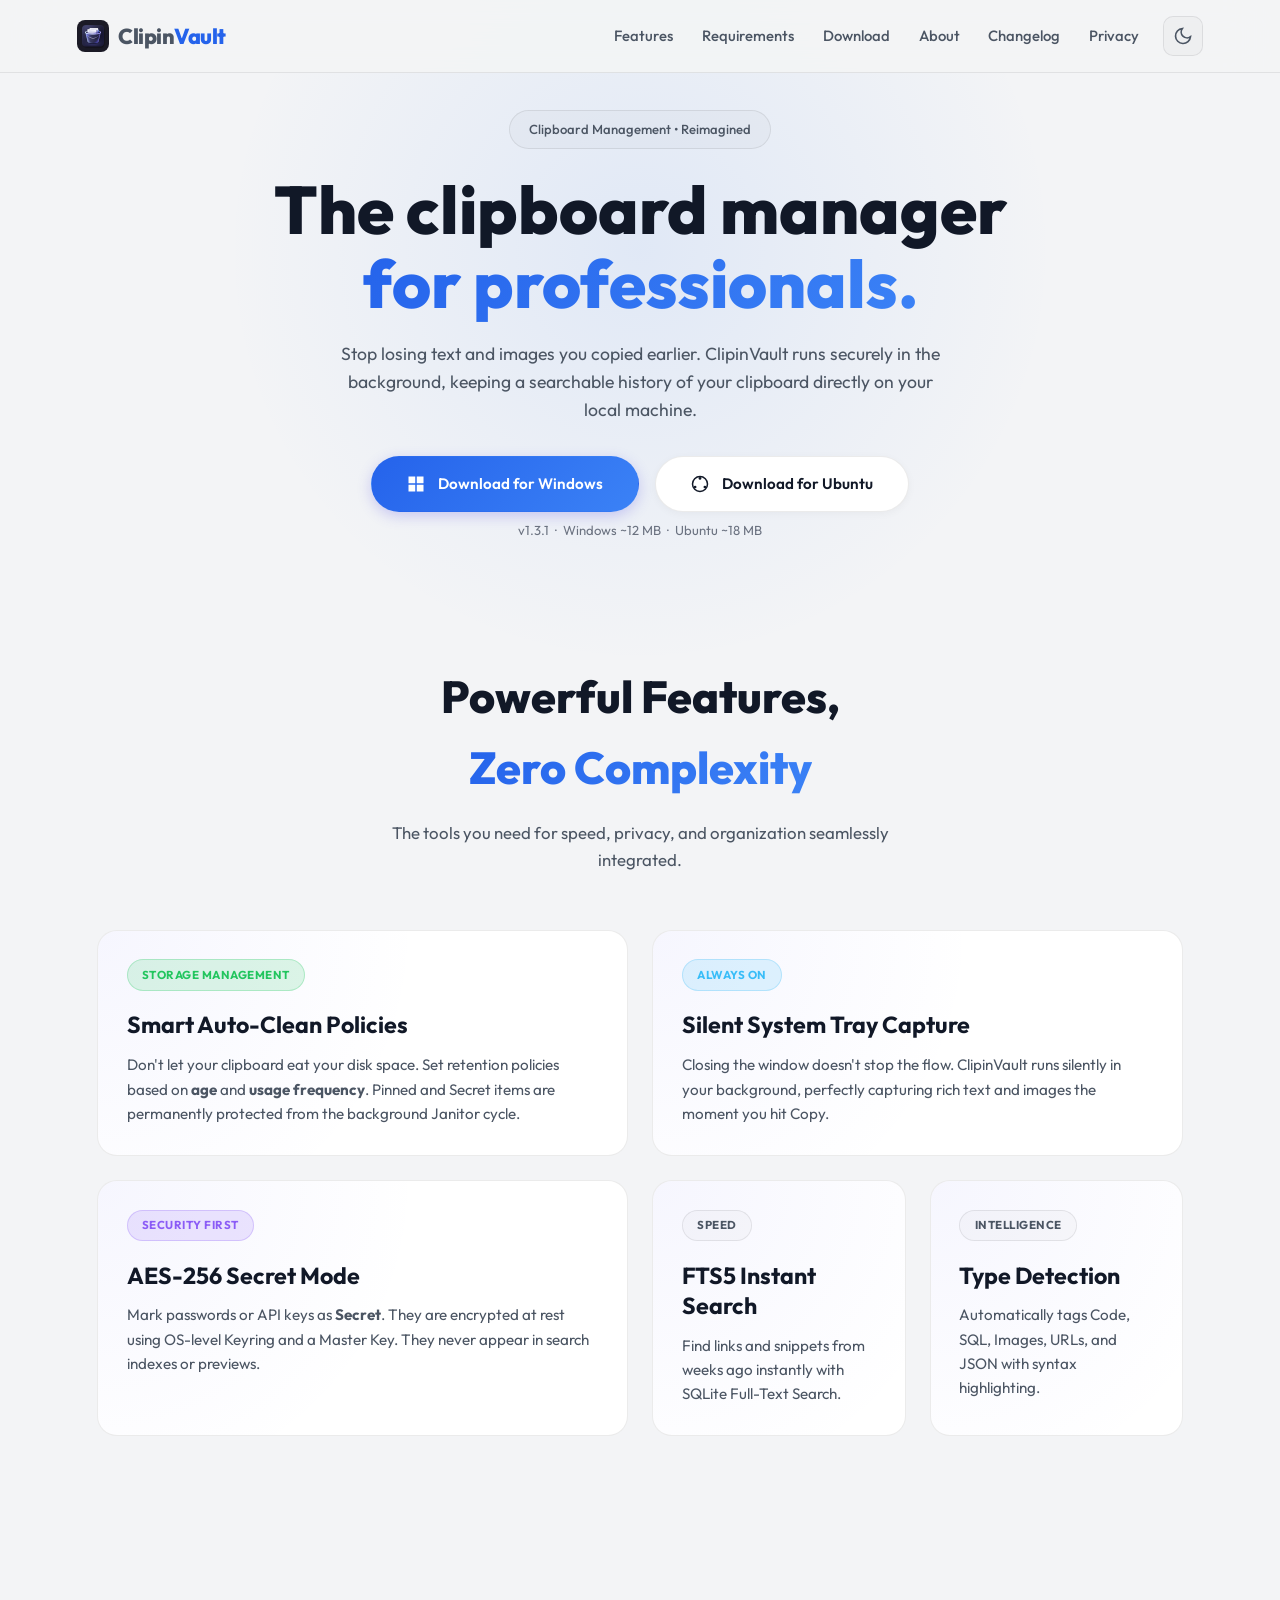
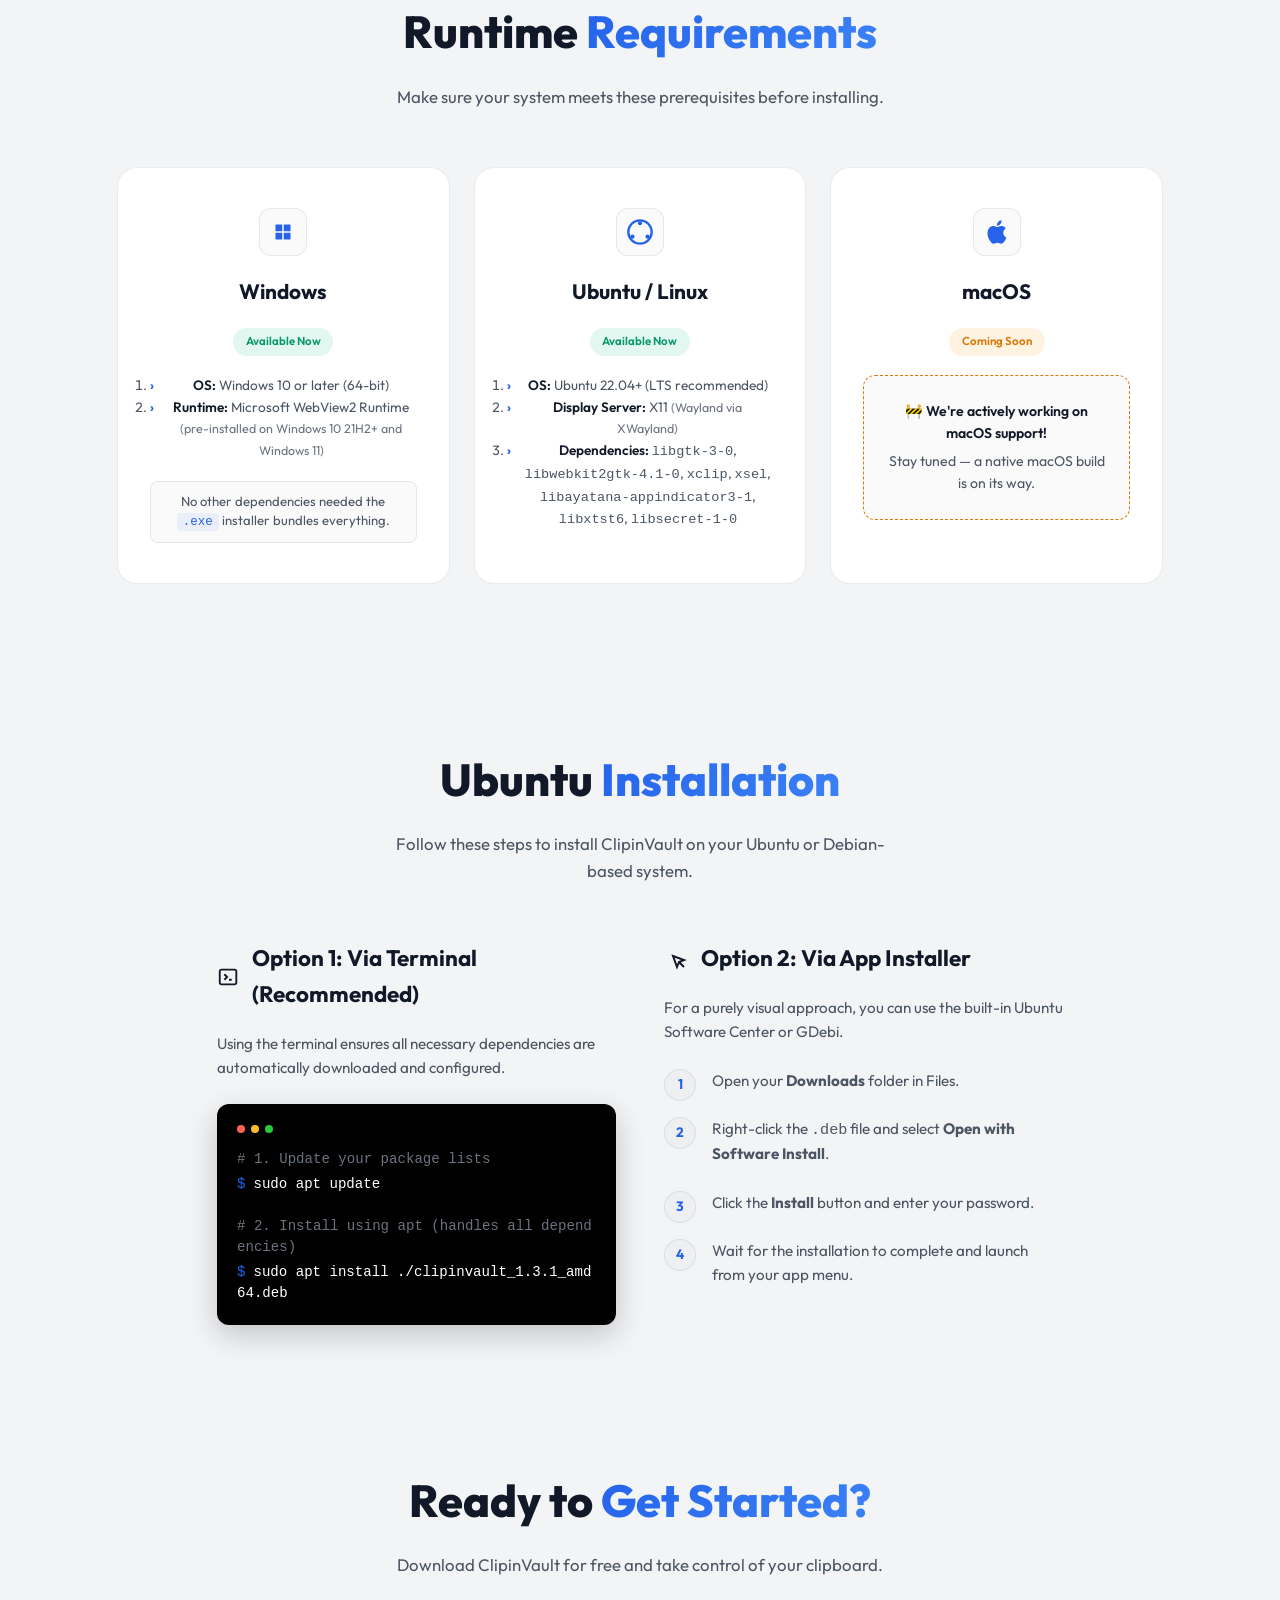
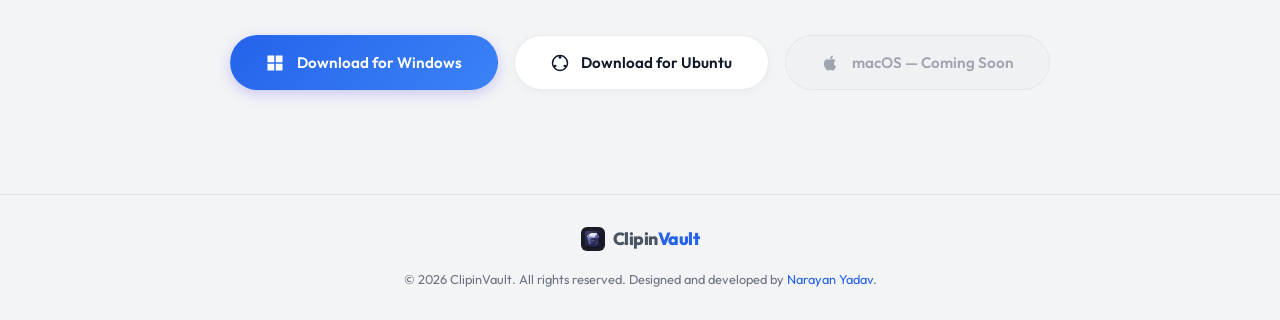
==== commit 2b8b4d9b: "add new with fix the bugs" ====
--- a/index.html
+++ b/index.html
@@ -4,16 +4,17 @@
     <meta charset="UTF-8" />
     <meta name="viewport" content="width=device-width, initial-scale=1.0" />
     <title>
-      ClipinVault — Secure & Modern Clipboard Manager for Windows & Linux
+      ClipinVault Secure & Modern Clipboard Manager for Windows & Linux
     </title>
     <meta
       name="description"
-      content="ClipinVault is a free, open-source clipboard manager that automatically captures text, images, and rich content. Available for Windows and Ubuntu Linux. Privacy-first — all data stays on your machine."
+      content="ClipinVault is a secure clipboard manager that automatically captures text, images, and rich content. Available for Windows and Ubuntu Linux. Privacy-first — all data stays on your machine."
     />
     <meta
       name="keywords"
-      content="clipboard manager, clipboard history, copy paste manager, Windows clipboard, Linux clipboard, free clipboard tool, open source clipboard, ClipinVault"
-    />
+      content="clipboard manager, clipboard history, copy paste manager, Windows clipboard, Linux clipboard, ClipinVault"
+    />
+    <meta name="robots" content="index, follow" />
     <meta name="author" content="Narayan Yadav" />
     <link rel="canonical" href="https://clipinvault.com/" />
     <!-- Open Graph -->
@@ -21,30 +22,30 @@
     <meta property="og:url" content="https://clipinvault.com/" />
     <meta
       property="og:title"
-      content="ClipinVault — Secure & Modern Clipboard Manager"
+      content="ClipinVault-Secure & Modern Clipboard Manager"
     />
     <meta
       property="og:description"
-      content="A free, privacy-first clipboard manager that captures everything you copy. Smart search, image support, and lightweight design. Download for Windows or Ubuntu."
+      content="A privacy-first clipboard manager that captures everything you copy. Smart search, image support, and lightweight design. Download for Windows or Ubuntu."
     />
     <meta
       property="og:image"
-      content="https://clipinvault.com/assets/appicon.png"
+      content="https://clipinvault.com/assets/og-preview.png"
     />
     <meta property="og:site_name" content="ClipinVault" />
     <!-- Twitter Card -->
     <meta name="twitter:card" content="summary_large_image" />
     <meta
       name="twitter:title"
-      content="ClipinVault — Secure & Modern Clipboard Manager"
+      content="ClipinVault-Secure & Modern Clipboard Manager"
     />
     <meta
       name="twitter:description"
-      content="A free, privacy-first clipboard manager that captures everything you copy. Download for Windows or Ubuntu."
+      content="A privacy-first clipboard manager that captures everything you copy. Download for Windows or Ubuntu."
     />
     <meta
       name="twitter:image"
-      content="https://clipinvault.com/assets/appicon.png"
+      content="https://clipinvault.com/assets/og-preview.png"
     />
     <!-- Structured Data -->
     <script type="application/ld+json">
@@ -55,7 +56,8 @@
         "operatingSystem": ["Windows 10+", "Ubuntu 22.04+"],
         "applicationCategory": "UtilitiesApplication",
         "offers": { "@type": "Offer", "price": "0", "priceCurrency": "USD" },
-        "description": "A secure, open-source clipboard manager that automatically captures text, images, and rich content.",
+        "softwareVersion": "1.3.1",
+        "description": "A secure clipboard manager that automatically captures text, images, and rich content.",
         "url": "https://clipinvault.com",
         "author": {
           "@type": "Person",
@@ -64,7 +66,7 @@
         }
       }
     </script>
-    <link rel="icon" type="image/png" href="assets/appicon.png" />
+    <link rel="icon" type="image/png" href="assets/appicon.png?v=2" />
     <link
       href="https://fonts.googleapis.com/css2?family=Inter:wght@400;500;600&family=Outfit:wght@600;700;800&display=swap"
       rel="stylesheet"
@@ -76,19 +78,25 @@
       <nav id="navbar">
         <a href="#" class="logo">
           <img
-            src="assets/appicon.png"
+            src="assets/appicon.png?v=2"
             alt="ClipinVault Logo"
             class="logo-img"
             width="32"
             height="32"
           />
-          <span class="logo-text">ClipinVault</span>
+          <span class="logo-text">
+            <span class="logo-clipin">Clipin</span
+            ><span class="logo-vault">Vault</span>
+          </span>
         </a>
         <div class="nav-right">
           <div class="nav-links" id="navLinks">
             <a href="#features">Features</a>
             <a href="#requirements">Requirements</a>
             <a href="#download">Download</a>
+            <a href="about/">About</a>
+            <a href="changelog/">Changelog</a>
+            <a href="privacy/">Privacy</a>
           </div>
           <button
             class="theme-toggle"
@@ -131,58 +139,40 @@
     <main>
       <!-- Hero -->
       <section class="hero" id="hero">
-        <div class="hero-badge">✦ Free & Open Source — Privacy First</div>
+        <div class="hero-badge">Clipboard Management • Reimagined</div>
         <h1>
-          Your Ultimate<br /><span class="gradient-text">Clipboard Vault</span>
+          The clipboard manager<br /><span class="gradient-text"
+            >for professionals.</span
+          >
         </h1>
         <p class="hero-sub">
-          A secure, beautifully designed clipboard manager that automatically
-          captures text, images, and rich content — and keeps it organized on
-          your machine.
+          Stop losing text and images you copied earlier. ClipinVault runs
+          securely in the background, keeping a searchable history of your
+          clipboard directly on your local machine.
         </p>
         <div class="cta-group">
           <a
             href="downloads/windows/ClipinVaultSetup.exe"
             class="btn btn-primary"
+            id="dl-win-hero"
           >
-            <svg width="18" height="18" fill="currentColor" viewBox="0 0 24 24">
-              <path
-                d="M0 3.449L9.75 2.1V11.25H0V3.449zm0 8.551h9.75v9.15L0 19.801V12zm10.749-10.199L24 0v11.25H10.749V1.801zM10.749 12H24v11.25l-13.251-1.8V12z"
-              />
-            </svg>
+            <svg width="18" height="18" fill="currentColor" viewBox="0 0 24 24"><rect x="2" y="2" width="9" height="9" /><rect x="13" y="2" width="9" height="9" /><rect x="2" y="13" width="9" height="9" /><rect x="13" y="13" width="9" height="9" /></svg>
             Download for Windows
           </a>
           <a
-            href="downloads/ubuntu/clipinvault_1.2.3_amd64.deb"
+            href="downloads/ubuntu/clipinvault_1.3.1_amd64.deb"
             class="btn btn-outline"
             download
+            id="dl-ubuntu-hero"
           >
-            <svg width="18" height="18" fill="currentColor" viewBox="0 0 24 24">
-              <circle
-                cx="12"
-                cy="12"
-                r="10"
-                fill="none"
-                stroke="currentColor"
-                stroke-width="2"
-              />
-              <circle cx="12" cy="4.5" r="1.8" fill="currentColor" />
-              <circle cx="5.5" cy="16" r="1.8" fill="currentColor" />
-              <circle cx="18.5" cy="16" r="1.8" fill="currentColor" />
-            </svg>
+            <svg width="18" height="18" fill="currentColor" viewBox="0 0 24 24"><circle cx="12" cy="12" r="10" fill="none" stroke="currentColor" stroke-width="2" /><circle cx="12" cy="4.5" r="1.8" fill="currentColor" /><circle cx="5.5" cy="16" r="1.8" fill="currentColor" /><circle cx="18.5" cy="16" r="1.8" fill="currentColor" /></svg>
             Download for Ubuntu
           </a>
         </div>
-        <p class="hero-note">
-          v1.2.3 · Windows 10+ · Ubuntu 22.04+ ·
-          <span class="mac-note">macOS coming soon</span>
-        </p>
+        <p class="hero-note">v1.3.1 &nbsp;&middot;&nbsp; Windows ~12 MB &nbsp;&middot;&nbsp; Ubuntu ~18 MB</p>
       </section>
-
-      <!-- App Demo - GIF will be added here later -->
-
-      <!-- Features -->
-      <section class="features" id="features">
+      <!-- Features Bento Box -->
+      <section class="features bento-section" id="features">
         <div class="section-header anim-fade">
           <h2>
             Powerful Features,<br /><span class="gradient-text"
@@ -190,130 +180,74 @@
             >
           </h2>
           <p>
-            Everything you need from a clipboard manager — nothing you don't.
+            The tools you need for speed, privacy, and organization seamlessly
+            integrated.
           </p>
         </div>
-        <div class="features-grid">
-          <div class="feature-card anim-fade">
-            <div class="icon">
-              <svg
-                width="24"
-                height="24"
-                fill="none"
-                stroke="currentColor"
-                stroke-width="2"
-                viewBox="0 0 24 24"
-              >
-                <path
-                  d="M12 15V3m0 12l-4-4m4 4l4-4M2 17l.621 2.485A2 2 0 004.561 21h14.878a2 2 0 001.94-1.515L22 17"
-                />
-              </svg>
-            </div>
-            <h3>Smart Capture</h3>
-            <p>
-              Automatically records everything you copy — text, rich text, and
-              images — without ever missing a beat.
-            </p>
-          </div>
-          <div class="feature-card anim-fade">
-            <div class="icon">
-              <svg
-                width="24"
-                height="24"
-                fill="none"
-                stroke="currentColor"
-                stroke-width="2"
-                viewBox="0 0 24 24"
-              >
-                <path d="M21 21l-6-6m2-5a7 7 0 11-14 0 7 7 0 0114 0z" />
-              </svg>
-            </div>
-            <h3>Instant Search</h3>
-            <p>
-              Find any link, snippet, or note you copied days ago with
-              blazing-fast, real-time filtered search.
-            </p>
-          </div>
-          <div class="feature-card anim-fade">
-            <div class="icon">
-              <svg
-                width="24"
-                height="24"
-                fill="none"
-                stroke="currentColor"
-                stroke-width="2"
-                viewBox="0 0 24 24"
-              >
-                <path
-                  d="M9 12l2 2 4-4m5.618-4.016A11.955 11.955 0 0112 2.944a11.955 11.955 0 01-8.618 3.04A12.02 12.02 0 003 9c0 5.591 3.824 10.29 9 11.622 5.176-1.332 9-6.03 9-11.622 0-1.042-.133-2.052-.382-3.016z"
-                />
-              </svg>
-            </div>
-            <h3>Privacy First</h3>
-            <p>
-              Your clipboard history is stored 100% locally on your machine. No
-              cloud, no servers — your data, your control.
-            </p>
-          </div>
-          <div class="feature-card anim-fade">
-            <div class="icon">
-              <svg
-                width="24"
-                height="24"
-                fill="none"
-                stroke="currentColor"
-                stroke-width="2"
-                viewBox="0 0 24 24"
-              >
-                <rect x="2" y="3" width="20" height="14" rx="2" />
-                <path d="M8 21h8M12 17v4" />
-              </svg>
-            </div>
-            <h3>Cross-Platform</h3>
-            <p>
-              Available for Windows and Ubuntu Linux today. macOS support is
-              actively in development.
-            </p>
-          </div>
-          <div class="feature-card anim-fade">
-            <div class="icon">
-              <svg
-                width="24"
-                height="24"
-                fill="none"
-                stroke="currentColor"
-                stroke-width="2"
-                viewBox="0 0 24 24"
-              >
-                <rect x="3" y="3" width="18" height="18" rx="2" />
-                <circle cx="8.5" cy="8.5" r="1.5" />
-                <path d="M21 15l-5-5L5 21" />
-              </svg>
-            </div>
-            <h3>Image Support</h3>
-            <p>
-              Captures screenshots and copied images alongside text. View
-              thumbnails right in your clipboard history.
-            </p>
-          </div>
-          <div class="feature-card anim-fade">
-            <div class="icon">
-              <svg
-                width="24"
-                height="24"
-                fill="none"
-                stroke="currentColor"
-                stroke-width="2"
-                viewBox="0 0 24 24"
-              >
-                <path d="M13 2L3 14h9l-1 8 10-12h-9l1-8z" />
-              </svg>
-            </div>
-            <h3>Lightweight</h3>
-            <p>
-              Minimal resource usage with a tiny memory footprint. Runs silently
-              in the background without slowing you down.
-            </p>
+
+        <div class="bento-grid">
+          <!-- Large Feature 1: Smart Auto-Clean -->
+          <div class="bento-card card-large anim-fade">
+            <div class="bento-content">
+              <span class="bento-pill pill-green">Storage Management</span>
+              <h3>Smart Auto-Clean Policies</h3>
+              <p>
+                Don't let your clipboard eat your disk space. Set retention
+                policies based on <strong>age</strong> and
+                <strong>usage frequency</strong>. Pinned and Secret items are
+                permanently protected from the background Janitor cycle.
+              </p>
+            </div>
+          </div>
+
+          <!-- Large Feature 2: System Tray -->
+          <div class="bento-card card-large anim-fade">
+            <div class="bento-content">
+              <span class="bento-pill pill-blue">Always On</span>
+              <h3>Silent System Tray Capture</h3>
+              <p>
+                Closing the window doesn't stop the flow. ClipinVault runs
+                silently in your background, perfectly capturing rich text and
+                images the moment you hit Copy.
+              </p>
+            </div>
+          </div>
+
+          <!-- Wide Feature: AES Encryption -->
+          <div class="bento-card card-wide anim-fade">
+            <div class="bento-content">
+              <span class="bento-pill pill-purple">Security First</span>
+              <h3>AES-256 Secret Mode</h3>
+              <p>
+                Mark passwords or API keys as <strong>Secret</strong>. They are
+                encrypted at rest using OS-level Keyring and a Master Key. They
+                never appear in search indexes or previews.
+              </p>
+            </div>
+          </div>
+
+          <!-- Small Feature: FTS5 Search -->
+          <div class="bento-card card-small anim-fade">
+            <div class="bento-content">
+              <span class="bento-pill pill-outline">Speed</span>
+              <h3>FTS5 Instant Search</h3>
+              <p>
+                Find links and snippets from weeks ago instantly with SQLite
+                Full-Text Search.
+              </p>
+            </div>
+          </div>
+
+          <!-- Small Feature: Formatting -->
+          <div class="bento-card card-small anim-fade">
+            <div class="bento-content">
+              <span class="bento-pill pill-outline">Intelligence</span>
+              <h3>Type Detection</h3>
+              <p>
+                Automatically tags Code, SQL, Images, URLs, and JSON with syntax
+                highlighting.
+              </p>
+            </div>
           </div>
         </div>
       </section>
@@ -329,29 +263,40 @@
         <div class="req-grid">
           <div class="req-card anim-fade">
             <div class="req-icon">
-              <svg
+              <!-- <svg
                 width="28"
                 height="28"
                 fill="currentColor"
                 viewBox="0 0 24 24"
+              > -->
+              <svg
+                width="18"
+                height="18"
+                fill="currentColor"
+                viewBox="0 0 24 24"
               >
-                <path
-                  d="M0 3.449L9.75 2.1V11.25H0V3.449zm0 8.551h9.75v9.15L0 19.801V12zm10.749-10.199L24 0v11.25H10.749V1.801zM10.749 12H24v11.25l-13.251-1.8V12z"
-                />
+                <rect x="2" y="2" width="9" height="9" />
+                <rect x="13" y="2" width="9" height="9" />
+                <rect x="2" y="13" width="9" height="9" />
+                <rect x="13" y="13" width="9" height="9" />
               </svg>
+              <!-- </svg> -->
             </div>
             <h3>Windows</h3>
             <span class="req-badge available">Available Now</span>
-            <ul>
+            <ol>
               <li><strong>OS:</strong> Windows 10 or later (64-bit)</li>
-              <li><strong>Runtime:</strong> Microsoft WebView2 Runtime <span class="req-note">(pre-installed on Windows 10 21H2+ and Windows 11)</span></li>
-            </ul>
-            <p class="req-info">No other dependencies needed — the <code>.exe</code> installer bundles everything.</p>
-            <a
-              href="downloads/windows/ClipinVaultSetup.exe"
-              class="btn btn-primary btn-sm"
-              >Download .exe</a
-            >
+              <li>
+                <strong>Runtime:</strong> Microsoft WebView2 Runtime
+                <span class="req-note"
+                  >(pre-installed on Windows 10 21H2+ and Windows 11)</span
+                >
+              </li>
+            </ol>
+            <p class="req-info">
+              No other dependencies needed the <code>.exe</code> installer
+              bundles everything.
+            </p>
           </div>
           <div class="req-card anim-fade">
             <div class="req-icon">
@@ -376,29 +321,24 @@
             </div>
             <h3>Ubuntu / Linux</h3>
             <span class="req-badge available">Available Now</span>
-            <ul>
+            <ol>
               <li><strong>OS:</strong> Ubuntu 22.04+ (LTS recommended)</li>
-              <li><strong>Display Server:</strong> X11 <span class="req-note">(Wayland via XWayland)</span></li>
-              <li><strong>Dependencies:</strong> <code>libgtk-3-0</code>, <code>libwebkit2gtk-4.1-0</code>, <code>xclip</code>, <code>xsel</code>, <code>libayatana-appindicator3-1</code>, <code>libxtst6</code>, <code>libsecret-1-0</code></li>
-            </ul>
-            <a
-              href="downloads/ubuntu/clipinvault_1.2.3_amd64.deb"
-              class="btn btn-outline btn-sm"
-              download
-              >Download .deb</a
-            >
+              <li>
+                <strong>Display Server:</strong> X11
+                <span class="req-note">(Wayland via XWayland)</span>
+              </li>
+              <li>
+                <strong>Dependencies:</strong> <code>libgtk-3-0</code>,
+                <code>libwebkit2gtk-4.1-0</code>, <code>xclip</code>,
+                <code>xsel</code>, <code>libayatana-appindicator3-1</code>,
+                <code>libxtst6</code>, <code>libsecret-1-0</code>
+              </li>
+            </ol>
           </div>
           <div class="req-card req-coming anim-fade">
             <div class="req-icon">
-              <svg
-                width="28"
-                height="28"
-                fill="currentColor"
-                viewBox="0 0 24 24"
-              >
-                <path
-                  d="M18.71 19.5c-.83 1.24-1.71 2.45-3.05 2.47-1.34.03-1.77-.79-3.29-.79-1.53 0-2 .77-3.27.82-1.31.05-2.3-1.32-3.14-2.53C4.25 17 2.94 12.45 4.7 9.39c.87-1.52 2.43-2.48 4.12-2.51 1.28-.02 2.5.87 3.29.87.78 0 2.26-1.07 3.8-.91.65.03 2.47.26 3.64 1.98-.09.06-2.17 1.28-2.15 3.81.03 3.02 2.65 4.03 2.68 4.04-.03.07-.42 1.44-1.38 2.83M13 3.5c.73-.83 1.94-1.46 2.94-1.5.13 1.17-.34 2.35-1.04 3.19-.69.85-1.83 1.51-2.95 1.42-.15-1.15.41-2.35 1.05-3.11z"
-                />
+              <svg width="28" height="28" fill="currentColor" viewBox="0 0 24 24">
+                <path d="M18.71 19.5c-.83 1.24-1.71 2.45-3.05 2.47-1.34.03-1.77-.79-3.29-.79-1.53 0-2 .77-3.27.82-1.31.05-2.3-1.32-3.14-2.53C4.25 17 2.94 12.45 4.7 9.39c.87-1.52 2.43-2.48 4.12-2.51 1.28-.02 2.5.87 3.29.87.78 0 2.26-1.07 3.8-.91.65.03 2.47.26 3.64 1.98-.09.06-2.17 1.28-2.15 3.81.03 3.02 2.65 4.03 2.68 4.04-.03.07-.42 1.44-1.38 2.83M13 3.5c.73-.83 1.94-1.46 2.94-1.5.13 1.17-.34 2.35-1.04 3.19-.69.85-1.83 1.51-2.95 1.42-.15-1.15.41-2.35 1.05-3.11z" />
               </svg>
             </div>
             <h3>macOS</h3>
@@ -415,19 +355,34 @@
       <section class="install-guide anim-fade">
         <div class="section-header">
           <h2>Ubuntu <span class="gradient-text">Installation</span></h2>
-          <p>Follow these steps to install ClipinVault on your Ubuntu or Debian-based system.</p>
-        </div>
-        
+          <p>
+            Follow these steps to install ClipinVault on your Ubuntu or
+            Debian-based system.
+          </p>
+        </div>
+
         <div class="install-container">
           <!-- Method 1: Terminal -->
           <div class="install-method">
             <h3>
-              <svg width="24" height="24" fill="none" stroke="currentColor" stroke-width="2" viewBox="0 0 24 24">
-                <path d="M8 9l3 3-3 3m5 0h3M5 20h14a2 2 0 002-2V6a2 2 0 00-2-2H5a2 2 0 00-2 2v12a2 2 0 002 2z" />
+              <svg
+                width="24"
+                height="24"
+                fill="none"
+                stroke="currentColor"
+                stroke-width="2"
+                viewBox="0 0 24 24"
+              >
+                <path
+                  d="M8 9l3 3-3 3m5 0h3M5 20h14a2 2 0 002-2V6a2 2 0 00-2-2H5a2 2 0 00-2 2v12a2 2 0 002 2z"
+                />
               </svg>
               Option 1: Via Terminal (Recommended)
             </h3>
-            <p>Using the terminal ensures all necessary dependencies are automatically downloaded and configured.</p>
+            <p>
+              Using the terminal ensures all necessary dependencies are
+              automatically downloaded and configured.
+            </p>
             <div class="terminal-box">
               <div class="terminal-header">
                 <div class="terminal-dot t-red"></div>
@@ -436,9 +391,12 @@
               </div>
               <code>
                 <span class="comment"># 1. Update your package lists</span>
-                <span class="prompt">$</span>sudo apt update<br><br>
-                <span class="comment"># 2. Install using apt (handles all dependencies)</span>
-                <span class="prompt">$</span>sudo apt install ./clipinvault_1.2.3_amd64.deb
+                <span class="prompt">$</span>sudo apt update<br /><br />
+                <span class="comment"
+                  ># 2. Install using apt (handles all dependencies)</span
+                >
+                <span class="prompt">$</span>sudo apt install
+                ./clipinvault_1.3.1_amd64.deb
               </code>
             </div>
           </div>
@@ -446,17 +404,36 @@
           <!-- Method 2: App Installer -->
           <div class="install-method">
             <h3>
-              <svg width="24" height="24" fill="none" stroke="currentColor" stroke-width="2" viewBox="0 0 24 24">
+              <svg
+                width="24"
+                height="24"
+                fill="none"
+                stroke="currentColor"
+                stroke-width="2"
+                viewBox="0 0 24 24"
+              >
                 <path d="M15 15l-2 5L9 9l11 4-5 2zm0 0l5 5" />
               </svg>
               Option 2: Via App Installer
             </h3>
-            <p>For a purely visual approach, you can use the built-in Ubuntu Software Center or GDebi.</p>
+            <p>
+              For a purely visual approach, you can use the built-in Ubuntu
+              Software Center or GDebi.
+            </p>
             <ul class="gui-steps">
               <li>Open your <strong>Downloads</strong> folder in Files.</li>
-              <li>Right-click the <code>.deb</code> file and select <strong>Open with Software Install</strong>.</li>
-              <li>Click the <strong>Install</strong> button and enter your password.</li>
-              <li>Wait for the installation to complete and launch from your app menu.</li>
+              <li>
+                Right-click the <code>.deb</code> file and select
+                <strong>Open with Software Install</strong>.
+              </li>
+              <li>
+                Click the <strong>Install</strong> button and enter your
+                password.
+              </li>
+              <li>
+                Wait for the installation to complete and launch from your app
+                menu.
+              </li>
             </ul>
           </div>
         </div>
@@ -474,41 +451,25 @@
           <a
             href="downloads/windows/ClipinVaultSetup.exe"
             class="btn btn-primary"
+            id="dl-win-cta"
           >
-            <svg width="18" height="18" fill="currentColor" viewBox="0 0 24 24">
-              <path
-                d="M0 3.449L9.75 2.1V11.25H0V3.449zm0 8.551h9.75v9.15L0 19.801V12zm10.749-10.199L24 0v11.25H10.749V1.801zM10.749 12H24v11.25l-13.251-1.8V12z"
-              />
-            </svg>
+            <svg width="18" height="18" fill="currentColor" viewBox="0 0 24 24"><rect x="2" y="2" width="9" height="9" /><rect x="13" y="2" width="9" height="9" /><rect x="2" y="13" width="9" height="9" /><rect x="13" y="13" width="9" height="9" /></svg>
             Download for Windows
           </a>
           <a
-            href="downloads/ubuntu/clipinvault_1.2.3_amd64.deb"
+            href="downloads/ubuntu/clipinvault_1.3.1_amd64.deb"
             class="btn btn-outline"
             download
+            id="dl-ubuntu-cta"
           >
-            <svg width="18" height="18" fill="currentColor" viewBox="0 0 24 24">
-              <circle
-                cx="12"
-                cy="12"
-                r="10"
-                fill="none"
-                stroke="currentColor"
-                stroke-width="2"
-              />
-              <circle cx="12" cy="4.5" r="1.8" fill="currentColor" />
-              <circle cx="5.5" cy="16" r="1.8" fill="currentColor" />
-              <circle cx="18.5" cy="16" r="1.8" fill="currentColor" />
-            </svg>
+            <svg width="18" height="18" fill="currentColor" viewBox="0 0 24 24"><circle cx="12" cy="12" r="10" fill="none" stroke="currentColor" stroke-width="2" /><circle cx="12" cy="4.5" r="1.8" fill="currentColor" /><circle cx="5.5" cy="16" r="1.8" fill="currentColor" /><circle cx="18.5" cy="16" r="1.8" fill="currentColor" /></svg>
             Download for Ubuntu
           </a>
           <span class="btn btn-disabled" title="macOS support coming soon">
             <svg width="18" height="18" fill="currentColor" viewBox="0 0 24 24">
-              <path
-                d="M18.71 19.5c-.83 1.24-1.71 2.45-3.05 2.47-1.34.03-1.77-.79-3.29-.79-1.53 0-2 .77-3.27.82-1.31.05-2.3-1.32-3.14-2.53C4.25 17 2.94 12.45 4.7 9.39c.87-1.52 2.43-2.48 4.12-2.51 1.28-.02 2.5.87 3.29.87.78 0 2.26-1.07 3.8-.91.65.03 2.47.26 3.64 1.98-.09.06-2.17 1.28-2.15 3.81.03 3.02 2.65 4.03 2.68 4.04-.03.07-.42 1.44-1.38 2.83M13 3.5c.73-.83 1.94-1.46 2.94-1.5.13 1.17-.34 2.35-1.04 3.19-.69.85-1.83 1.51-2.95 1.42-.15-1.15.41-2.35 1.05-3.11z"
-              />
+              <path d="M18.71 19.5c-.83 1.24-1.71 2.45-3.05 2.47-1.34.03-1.77-.79-3.29-.79-1.53 0-2 .77-3.27.82-1.31.05-2.3-1.32-3.14-2.53C4.25 17 2.94 12.45 4.7 9.39c.87-1.52 2.43-2.48 4.12-2.51 1.28-.02 2.5.87 3.29.87.78 0 2.26-1.07 3.8-.91.65.03 2.47.26 3.64 1.98-.09.06-2.17 1.28-2.15 3.81.03 3.02 2.65 4.03 2.68 4.04-.03.07-.42 1.44-1.38 2.83M13 3.5c.73-.83 1.94-1.46 2.94-1.5.13 1.17-.34 2.35-1.04 3.19-.69.85-1.83 1.51-2.95 1.42-.15-1.15.41-2.35 1.05-3.11z" />
             </svg>
-            macOS — Coming Soon
+            macOS &mdash; Coming Soon
           </span>
         </div>
       </section>
@@ -518,20 +479,19 @@
       <div class="footer-inner">
         <div class="footer-brand">
           <img
-            src="assets/appicon.png"
+            src="assets/appicon.png?v=2"
             alt="ClipinVault"
             width="24"
             height="24"
           />
-          <span class="logo-text" style="font-size: 1.1rem">ClipinVault</span>
-        </div>
-        <div class="footer-links">
-          <a href="#features">Features</a>
-          <a href="#requirements">Requirements</a>
-          <a href="#download">Download</a>
+          <span class="logo-text" style="font-size: 1.1rem">
+            <span class="logo-clipin">Clipin</span
+            ><span class="logo-vault">Vault</span>
+          </span>
         </div>
         <p class="footer-copy">
-          &copy; 2026 ClipinVault. An Open Source Project by
+          &copy; 2026 ClipinVault. All rights reserved. Designed and developed
+          by
           <a href="https://github.com/nhyadav">Narayan Yadav</a>.
         </p>
       </div>
@@ -592,6 +552,34 @@
           if (t) t.scrollIntoView({ behavior: "smooth" });
         });
       });
+
+      // SHA-256 checksum toggle
+      function toggleChecksum() {
+        const panel = document.getElementById("checksumPanel");
+        const btn = document.getElementById("checksumToggle");
+        const isOpen = panel.classList.toggle("open");
+        btn.setAttribute("aria-expanded", isOpen);
+        panel.setAttribute("aria-hidden", !isOpen);
+      }
+
+      // Copy hash to clipboard
+      function copyHash(id) {
+        const el = document.getElementById(id);
+        navigator.clipboard.writeText(el.textContent).then(() => {
+          const btn = el.nextElementSibling;
+          btn.style.color = "var(--accent)";
+          setTimeout(() => (btn.style.color = ""), 1500);
+        });
+      }
+
+      // macOS notify form
+      function handleMacNotify(e) {
+        e.preventDefault();
+        const form = document.getElementById("macosNotifyForm");
+        const success = document.getElementById("notifySuccess");
+        form.style.display = "none";
+        success.style.display = "block";
+      }
     </script>
   </body>
 </html>
--- a/style.css
+++ b/style.css
@@ -1,41 +1,41 @@
 /* ===== THEME VARIABLES ===== */
 [data-theme="dark"] {
-  --bg: #09090b;
-  --bg-card: #141417;
-  --bg-elevated: #1a1a1f;
-  --accent: #6366f1;
-  --accent2: #8b5cf6;
-  --text: #f4f4f5;
-  --text2: #a1a1aa;
-  --text3: #71717a;
-  --border: rgba(255, 255, 255, 0.08);
-  --border-hover: rgba(255, 255, 255, 0.18);
-  --glass: rgba(255, 255, 255, 0.03);
-  --shadow: 0 20px 60px rgba(0, 0, 0, 0.5);
-  --nav-bg: rgba(9, 9, 11, 0.85);
-  --code-bg: rgba(99, 102, 241, 0.1);
-  --badge-avail-bg: rgba(34, 197, 94, 0.15);
-  --badge-avail-color: #4ade80;
+  --bg: #111827;
+  --bg-card: #1f2937;
+  --bg-elevated: #374151;
+  --accent: #3b82f6;
+  --accent2: #60a5fa;
+  --text: #f9fafb;
+  --text2: #9ca3af;
+  --text3: #6b7280;
+  --border: rgba(255, 255, 255, 0.1);
+  --border-hover: rgba(255, 255, 255, 0.2);
+  --glass: rgba(255, 255, 255, 0.05);
+  --shadow: 0 10px 40px rgba(0, 0, 0, 0.4);
+  --nav-bg: rgba(17, 24, 39, 0.85);
+  --code-bg: rgba(59, 130, 246, 0.15);
+  --badge-avail-bg: rgba(52, 211, 153, 0.15);
+  --badge-avail-color: #34d399;
   --badge-coming-bg: rgba(251, 191, 36, 0.15);
   --badge-coming-color: #fbbf24;
 }
 [data-theme="light"] {
-  --bg: #fafafa;
+  --bg: #f3f4f6;
   --bg-card: #ffffff;
-  --bg-elevated: #f4f4f5;
-  --accent: #4f46e5;
-  --accent2: #7c3aed;
-  --text: #18181b;
-  --text2: #52525b;
-  --text3: #a1a1aa;
+  --bg-elevated: #e5e7eb;
+  --accent: #2563eb;
+  --accent2: #3b82f6;
+  --text: #111827;
+  --text2: #4b5563;
+  --text3: #6b7280;
   --border: rgba(0, 0, 0, 0.08);
-  --border-hover: rgba(0, 0, 0, 0.2);
+  --border-hover: rgba(0, 0, 0, 0.15);
   --glass: rgba(0, 0, 0, 0.02);
-  --shadow: 0 20px 60px rgba(0, 0, 0, 0.08);
-  --nav-bg: rgba(250, 250, 250, 0.9);
-  --code-bg: rgba(79, 70, 229, 0.08);
-  --badge-avail-bg: rgba(34, 197, 94, 0.12);
-  --badge-avail-color: #16a34a;
+  --shadow: 0 10px 40px rgba(0, 0, 0, 0.06);
+  --nav-bg: rgba(243, 244, 246, 0.9);
+  --code-bg: rgba(37, 99, 235, 0.08);
+  --badge-avail-bg: rgba(16, 185, 129, 0.12);
+  --badge-avail-color: #059669;
   --badge-coming-bg: rgba(245, 158, 11, 0.12);
   --badge-coming-color: #d97706;
 }
@@ -52,7 +52,7 @@
   scroll-behavior: smooth;
 }
 body {
-  font-family: "Inter", sans-serif;
+  font-family: "Outfit", sans-serif;
   background: var(--bg);
   color: var(--text);
   line-height: 1.6;
@@ -82,6 +82,7 @@
   -webkit-background-clip: text;
   background-clip: text;
   -webkit-text-fill-color: transparent;
+  font-weight: 800;
 }
 
 /* ===== NAV ===== */
@@ -113,10 +114,13 @@
 .logo-text {
   font-size: 1.35rem;
   font-weight: 800;
-  background: linear-gradient(135deg, var(--accent), var(--accent2));
-  -webkit-background-clip: text;
-  background-clip: text;
-  -webkit-text-fill-color: transparent;
+  letter-spacing: -0.5px;
+}
+.logo-clipin {
+  color: var(--text2);
+}
+.logo-vault {
+  color: var(--accent);
 }
 .nav-right {
   display: flex;
@@ -197,7 +201,7 @@
 
 /* ===== HERO ===== */
 .hero {
-  padding: 140px 6% 60px;
+  padding: 110px 6% 40px;
   display: flex;
   flex-direction: column;
   align-items: center;
@@ -214,7 +218,7 @@
   height: 900px;
   background: radial-gradient(
     circle,
-    rgba(99, 102, 241, 0.12) 0%,
+    rgba(59, 130, 246, 0.1) 0%,
     transparent 65%
   );
   pointer-events: none;
@@ -231,21 +235,21 @@
   background: var(--glass);
   border: 1px solid var(--border);
   color: var(--text2);
-  margin-bottom: 2rem;
+  margin-bottom: 1.5rem;
 }
 .hero h1 {
   font-size: clamp(2.4rem, 5.5vw, 4.2rem);
   font-weight: 800;
   line-height: 1.1;
-  margin-bottom: 1.5rem;
+  margin-bottom: 1.2rem;
   max-width: 800px;
 }
 .hero-sub {
-  font-size: 1.15rem;
+  font-size: 1.1rem;
   color: var(--text2);
   max-width: 600px;
-  margin-bottom: 2.5rem;
-  line-height: 1.7;
+  margin-bottom: 2rem;
+  line-height: 1.6;
 }
 .hero-note {
   font-size: 0.82rem;
@@ -262,37 +266,41 @@
   flex-wrap: wrap;
   gap: 1rem;
   justify-content: center;
-  margin-bottom: 2rem;
+  margin-bottom: 1.5rem;
 }
 .btn {
-  padding: 0.85rem 1.8rem;
-  border-radius: 12px;
+  padding: 0.9rem 2.2rem;
+  border-radius: 99px;
   font-weight: 600;
-  font-size: 0.93rem;
+  font-size: 0.95rem;
   display: inline-flex;
   align-items: center;
-  gap: 0.5rem;
-  transition: all 0.3s cubic-bezier(0.4, 0, 0.2, 1);
+  justify-content: center;
+  gap: 0.8rem;
+  transition: all 0.2s cubic-bezier(0.4, 0, 0.2, 1);
   cursor: pointer;
-  border: none;
+  border: 1px solid transparent;
 }
 .btn-primary {
   background: linear-gradient(135deg, var(--accent), var(--accent2));
   color: #fff;
-  box-shadow: 0 8px 24px rgba(99, 102, 241, 0.25);
+  box-shadow: 0 4px 14px 0 rgba(79, 70, 229, 0.25);
 }
 .btn-primary:hover {
   transform: translateY(-2px);
-  box-shadow: 0 12px 32px rgba(99, 102, 241, 0.35);
+  box-shadow: 0 6px 20px rgba(79, 70, 229, 0.35);
+  opacity: 0.95;
 }
 .btn-outline {
   border: 1px solid var(--border);
   color: var(--text);
-  background: var(--glass);
+  background: var(--bg-card);
+  box-shadow: 0 2px 8px rgba(0, 0, 0, 0.04);
 }
 .btn-outline:hover {
   border-color: var(--accent);
-  background: rgba(99, 102, 241, 0.06);
+  background: var(--bg);
+  box-shadow: 0 4px 12px rgba(0, 0, 0, 0.08);
 }
 .btn-disabled {
   border: 1px solid var(--border);
@@ -458,54 +466,157 @@
   margin: 0 auto;
 }
 
-/* ===== FEATURES ===== */
-.features {
-  padding: 100px 6%;
-  max-width: 1200px;
+/* ===== BENTO FEATURES ===== */
+.bento-section {
+  padding: 80px 6%;
+  max-width: 1240px;
   margin: 0 auto;
 }
-.features-grid {
+.bento-grid {
   display: grid;
-  grid-template-columns: repeat(auto-fit, minmax(280px, 1fr));
+  grid-template-columns: repeat(4, 1fr);
+  grid-template-rows: auto auto auto;
   gap: 1.5rem;
-}
-.feature-card {
+  grid-auto-flow: dense;
+}
+
+.bento-card {
   background: var(--bg-card);
-  padding: 2rem;
   border-radius: 20px;
   border: 1px solid var(--border);
-  transition: all 0.3s ease;
-}
-.feature-card:hover {
+  padding: 1.8rem;
+  display: flex;
+  flex-direction: column;
+  position: relative;
+  overflow: hidden;
+  transition: all 0.4s cubic-bezier(0.4, 0, 0.2, 1);
+}
+.bento-card:hover {
   border-color: var(--accent);
+  box-shadow: 0 16px 48px rgba(0, 0, 0, 0.2);
   transform: translateY(-4px);
-  box-shadow: 0 12px 40px rgba(0, 0, 0, 0.15);
-}
-.feature-card .icon {
-  width: 48px;
-  height: 48px;
-  background: var(--glass);
+}
+.bento-card::before {
+  content: "";
+  position: absolute;
+  top: 0; left: 0; right: 0; bottom: 0;
+  background: radial-gradient(800px circle at top left, rgba(99,102,241,0.06), transparent 40%);
+  z-index: 0;
+  pointer-events: none;
+}
+
+.bento-content {
+  position: relative;
+  z-index: 1;
+  height: 100%;
+  display: flex;
+  flex-direction: column;
+}
+
+.bento-pill {
+  display: inline-block;
+  align-self: flex-start;
+  padding: 0.35rem 0.9rem;
+  border-radius: 99px;
+  font-size: 0.72rem;
+  font-weight: 700;
+  text-transform: uppercase;
+  letter-spacing: 0.5px;
+  background: rgba(99, 102, 241, 0.15);
+  color: var(--accent);
+  margin-bottom: 1.2rem;
+  border: 1px solid rgba(99, 102, 241, 0.25);
+}
+.pill-purple { background: rgba(139, 92, 246, 0.15); color: #8b5cf6; border-color: rgba(139, 92, 246, 0.25); }
+.pill-green { background: rgba(34, 197, 94, 0.15); color: #22c55e; border-color: rgba(34, 197, 94, 0.25); }
+.pill-blue { background: rgba(56, 189, 248, 0.15); color: #38bdf8; border-color: rgba(56, 189, 248, 0.25); }
+.pill-outline { background: var(--glass); color: var(--text2); border-color: var(--border); }
+
+.bento-card h3 {
+  font-size: 1.45rem;
+  margin-bottom: 0.8rem;
+  color: var(--text);
+  line-height: 1.3;
+}
+.bento-card p {
+  color: var(--text2);
+  font-size: 0.95rem;
+  line-height: 1.6;
+}
+
+/* Sizing Blocks */
+.card-large {
+  grid-column: span 2;
+  grid-row: span 2;
+}
+.card-tall {
+  grid-column: span 1;
+  grid-row: span 2;
+}
+.card-wide {
+  grid-column: span 2;
+  grid-row: span 1;
+}
+.card-small {
+  grid-column: span 1;
+  grid-row: span 1;
+}
+
+/* Custom Art */
+.bento-art {
+  position: relative;
+  z-index: 1;
+  flex-grow: 1;
+  display: flex;
+  align-items: center;
+  justify-content: center;
+  margin-top: 2rem;
+}
+.art-badge {
+  background: var(--bg-elevated);
+  padding: 0.8rem 1.2rem;
   border-radius: 12px;
-  display: flex;
-  align-items: center;
-  justify-content: center;
-  margin-bottom: 1.2rem;
-  color: var(--accent);
-  border: 1px solid var(--border);
-}
-.feature-card h3 {
-  font-size: 1.25rem;
-  margin-bottom: 0.6rem;
-}
-.feature-card p {
-  color: var(--text2);
-  font-size: 0.9rem;
-  line-height: 1.6;
+  border: 1px solid var(--border);
+  box-shadow: 0 10px 30px rgba(0,0,0,0.3);
+  display: flex;
+  align-items: center;
+  gap: 10px;
+  font-weight: 600;
+  color: var(--accent);
+  animation: floatApp 4s ease-in-out infinite;
+}
+@keyframes floatApp {
+  0% { transform: translateY(0px) rotate(-2deg); }
+  50% { transform: translateY(-10px) rotate(2deg); }
+  100% { transform: translateY(0px) rotate(-2deg); }
+}
+
+/* Responsive Bento */
+@media (max-width: 1024px) {
+  .bento-grid {
+    grid-template-columns: repeat(2, 1fr);
+  }
+  .card-large, .card-wide {
+    grid-column: span 2;
+  }
+  .card-tall {
+    grid-column: span 1;
+    grid-row: span 1;
+  }
+}
+@media (max-width: 600px) {
+  .bento-grid {
+    grid-template-columns: 1fr;
+  }
+  .card-large, .card-wide, .card-tall, .card-small {
+    grid-column: span 1;
+    grid-row: auto;
+  }
 }
 
 /* ===== REQUIREMENTS ===== */
 .requirements {
-  padding: 100px 6%;
+  padding: 80px 6%;
   max-width: 1200px;
   margin: 0 auto;
 }
@@ -516,12 +627,14 @@
 }
 .req-card {
   background: var(--bg-card);
-  padding: 2rem;
+  padding: 2.5rem 2rem;
   border-radius: 20px;
   border: 1px solid var(--border);
   display: flex;
   flex-direction: column;
-  gap: 1rem;
+  align-items: center;
+  text-align: center;
+  gap: 1.2rem;
   transition: all 0.3s ease;
 }
 .req-card:hover {
@@ -675,7 +788,7 @@
 
 /* ===== INSTALLATION GUIDE ===== */
 .install-guide {
-  padding: 100px 6%;
+  padding: 80px 6%;
   max-width: 1000px;
   margin: 0 auto;
 }
@@ -783,14 +896,14 @@
 
 /* ===== DOWNLOAD CTA ===== */
 .download-cta {
-  padding: 80px 6% 100px;
+  padding: 60px 6% 80px;
   text-align: center;
 }
 
 /* ===== FOOTER ===== */
 footer {
   border-top: 1px solid var(--border);
-  padding: 40px 6%;
+  padding: 30px 6%;
   transition: border-color 0.35s;
 }
 .footer-inner {
@@ -908,6 +1021,144 @@
     font-size: 1.8rem;
   }
 }
+
+/* ===== PRIVACY PAGE SPECIFIC ===== */
+.privacy-page .about-hero {
+  padding: 140px 6% 60px;
+  text-align: center;
+  background: radial-gradient(circle at top, rgba(59, 130, 246, 0.08), transparent 70%);
+}
+
+.privacy-page .last-updated {
+  display: block;
+  font-size: 0.85rem;
+  color: var(--text3);
+  margin-top: 1.5rem;
+}
+
+.privacy-content {
+  max-width: 800px;
+  margin: 0 auto;
+  padding: 80px 6% 120px;
+  display: flex;
+  flex-direction: column;
+  gap: 6rem;
+}
+
+.privacy-section {
+  display: flex;
+  flex-direction: column;
+}
+
+.privacy-section h2 {
+  font-size: 1.8rem;
+  font-weight: 800;
+  margin-bottom: 1.2rem;
+  color: var(--text);
+  letter-spacing: -0.5px;
+}
+
+.privacy-section p {
+  font-size: 1.1rem;
+  color: var(--text2);
+  line-height: 1.8;
+}
+
+.privacy-section a {
+  color: var(--accent);
+  text-decoration: underline;
+}
+
+/* ===== CHANGELOG PAGE SPECIFIC ===== */
+.changelog-page .about-hero {
+  padding: 140px 6% 60px;
+  text-align: center;
+  background: radial-gradient(circle at top, rgba(59, 130, 246, 0.08), transparent 70%);
+}
+
+.changelog-timeline {
+  max-width: 900px;
+  margin: 0 auto;
+  padding: 80px 6% 120px;
+  display: flex;
+  flex-direction: column;
+  gap: 4rem;
+}
+
+.changelog-item {
+  display: grid;
+  grid-template-columns: 200px 1fr;
+  gap: 3rem;
+  padding-bottom: 4rem;
+  border-bottom: 1px solid var(--border);
+}
+
+.changelog-item:last-child {
+  border-bottom: none;
+}
+
+.changelog-meta {
+  display: flex;
+  flex-direction: column;
+  gap: 0.5rem;
+}
+
+.changelog-meta .version-tag {
+  font-size: 1.1rem;
+  font-weight: 800;
+  color: var(--accent);
+  background: var(--code-bg);
+  padding: 0.4rem 0.8rem;
+  border-radius: 8px;
+  width: fit-content;
+}
+
+.changelog-meta .version-date {
+  font-size: 0.9rem;
+  color: var(--text3);
+  font-weight: 500;
+}
+
+.changelog-content ul {
+  list-style: none;
+  display: flex;
+  flex-direction: column;
+  gap: 1rem;
+}
+
+.changelog-content li {
+  font-size: 1.05rem;
+  color: var(--text2);
+  line-height: 1.6;
+  position: relative;
+  padding-left: 1.5rem;
+}
+
+.changelog-content li::before {
+  content: "";
+  position: absolute;
+  left: 0;
+  top: 0.7rem;
+  width: 6px;
+  height: 6px;
+  background: var(--accent);
+  border-radius: 50%;
+  opacity: 0.6;
+}
+
+.changelog-downloads {
+  margin-top: 2.5rem;
+  display: flex;
+  gap: 1rem;
+  flex-wrap: wrap;
+}
+
+@media (max-width: 800px) {
+  .changelog-item {
+    grid-template-columns: 1fr;
+    gap: 1.5rem;
+  }
+}
 @media (min-width: 769px) and (max-width: 1024px) {
   nav {
     padding: 1rem 4%;
@@ -924,3 +1175,1096 @@
     grid-template-columns: repeat(2, 1fr);
   }
 }
+
+/* ===== PRIVACY PAGE SPECIFIC ===== */
+.privacy-page .about-hero {
+  padding: 160px 6% 80px;
+  text-align: left;
+  max-width: 1200px;
+  margin: 0 auto;
+}
+
+.privacy-page .hero-badge {
+  margin-left: 0;
+}
+
+.privacy-page .last-updated {
+  display: block;
+  font-size: 0.9rem;
+  color: var(--text3);
+  margin-top: 1.5rem;
+  font-weight: 500;
+}
+
+.privacy-content {
+  max-width: 1200px;
+  margin: 0 auto;
+  padding: 0 6% 120px;
+  display: flex;
+  flex-direction: column;
+  gap: 8rem;
+}
+
+.privacy-section {
+  display: grid;
+  grid-template-columns: 320px 1fr;
+  gap: 4rem;
+  align-items: start;
+}
+
+.section-header-block {
+  position: sticky;
+  top: 120px;
+}
+
+.privacy-section h2 {
+  font-size: 2.2rem;
+  font-weight: 800;
+  margin-top: 0.5rem;
+  color: var(--text);
+  letter-spacing: -1px;
+  line-height: 1.1;
+}
+
+.section-content-block p {
+  font-size: 1.15rem;
+  color: var(--text2);
+  line-height: 1.8;
+  margin-bottom: 2rem;
+}
+
+.section-content-block p:last-child {
+  margin-bottom: 0;
+}
+
+.privacy-section a {
+  color: var(--accent);
+  text-decoration: underline;
+}
+
+/* ===== CHANGELOG PAGE SPECIFIC ===== */
+.changelog-page .about-hero {
+  padding: 160px 6% 80px;
+  text-align: left;
+  max-width: 1200px;
+  margin: 0 auto;
+}
+
+.changelog-timeline {
+  max-width: 1200px;
+  margin: 0 auto;
+  padding: 0 6% 120px;
+  display: flex;
+  flex-direction: column;
+  gap: 6rem;
+}
+
+.changelog-item {
+  display: grid;
+  grid-template-columns: 320px 1fr;
+  gap: 4rem;
+  padding-bottom: 6rem;
+  border-bottom: 1px solid var(--border);
+}
+
+.changelog-item:last-child {
+  border-bottom: none;
+}
+
+.changelog-meta {
+  position: sticky;
+  top: 120px;
+  display: flex;
+  flex-direction: column;
+  gap: 0.8rem;
+}
+
+.changelog-meta .version-tag {
+  font-size: 1.2rem;
+  font-weight: 800;
+  color: var(--accent);
+  background: var(--code-bg);
+  padding: 0.5rem 1rem;
+  border-radius: 12px;
+  width: fit-content;
+}
+
+.changelog-meta .version-date {
+  font-size: 1rem;
+  color: var(--text3);
+  font-weight: 600;
+  letter-spacing: 0.5px;
+}
+
+.changelog-content ul {
+  list-style: none;
+  display: flex;
+  flex-direction: column;
+  gap: 1.5rem;
+}
+
+.changelog-content li {
+  font-size: 1.1rem;
+  color: var(--text2);
+  line-height: 1.7;
+  position: relative;
+  padding-left: 2rem;
+}
+
+.changelog-content li::before {
+  content: "→";
+  position: absolute;
+  left: 0;
+  color: var(--accent);
+  font-weight: bold;
+  opacity: 0.5;
+}
+
+.changelog-downloads {
+  margin-top: 3.5rem;
+  display: flex;
+  gap: 1.5rem;
+  flex-wrap: wrap;
+}
+
+@media (max-width: 900px) {
+  .privacy-section,
+  .changelog-item {
+    grid-template-columns: 1fr;
+    gap: 2rem;
+  }
+  
+  .section-header-block,
+  .changelog-meta {
+    position: static;
+  }
+
+  .privacy-page .about-hero,
+  .changelog-page .about-hero {
+    text-align: center;
+    padding: 120px 6% 60px;
+  }
+
+  .privacy-page .hero-badge {
+    margin-left: auto;
+  }
+}
+
+/* ===== ABOUT PAGE SPECIFIC ===== */
+.about-page .about-hero {
+  padding: 140px 6% 60px;
+  text-align: center;
+  position: relative;
+  overflow: hidden;
+  background: radial-gradient(circle at top, rgba(59, 130, 246, 0.08), transparent 70%);
+}
+
+.about-page .hero-sub {
+  font-size: 1.25rem;
+  color: var(--text2);
+  max-width: 700px;
+  margin: 0 auto 2rem;
+  line-height: 1.6;
+}
+
+.about-grid {
+  display: grid;
+  grid-template-columns: 1.5fr 1fr;
+  gap: 6rem;
+  max-width: 1200px;
+  margin: 0 auto;
+  padding: 80px 6%;
+  align-items: start;
+}
+
+.section-tag {
+  display: inline-block;
+  font-size: 0.75rem;
+  font-weight: 700;
+  text-transform: uppercase;
+  letter-spacing: 2px;
+  color: var(--accent);
+  margin-bottom: 1.2rem;
+}
+
+.about-story h2 {
+  font-size: clamp(1.8rem, 4vw, 2.8rem);
+  font-weight: 800;
+  margin-bottom: 2rem;
+  line-height: 1.1;
+  letter-spacing: -0.5px;
+}
+
+.about-story p {
+  font-size: 1.1rem;
+  color: var(--text2);
+  line-height: 1.8;
+  margin-bottom: 1.8rem;
+}
+
+.about-side-info {
+  display: flex;
+  flex-direction: column;
+  gap: 5rem;
+  position: sticky;
+  top: 100px;
+}
+
+.about-status, .about-contact {
+  display: flex;
+  flex-direction: column;
+}
+
+.status-item {
+  display: flex;
+  justify-content: space-between;
+  padding: 1.2rem 0;
+  border-bottom: 1px solid var(--border);
+}
+
+.status-label {
+  color: var(--text3);
+  font-weight: 500;
+  font-size: 0.9rem;
+}
+
+.status-value {
+  color: var(--text);
+  font-weight: 700;
+  font-size: 1rem;
+}
+
+.status-note {
+  font-size: 0.85rem;
+  color: var(--text3);
+  margin-top: 1.2rem;
+  line-height: 1.6;
+}
+
+.about-contact p {
+  font-size: 1rem;
+  color: var(--text2);
+  margin-bottom: 1.5rem;
+  line-height: 1.6;
+}
+
+.contact-links {
+  display: flex;
+  flex-direction: column;
+  gap: 1rem;
+}
+
+.contact-link {
+  display: flex;
+  align-items: center;
+  gap: 0.8rem;
+  padding: 1rem 1.4rem;
+  background: var(--glass);
+  border: 1px solid var(--border);
+  border-radius: 12px;
+  color: var(--text);
+  font-weight: 600;
+  transition: all 0.3s cubic-bezier(0.4, 0, 0.2, 1);
+  font-size: 0.95rem;
+}
+
+.contact-link:hover {
+  border-color: var(--accent);
+  background: rgba(59, 130, 246, 0.08);
+  transform: translateX(6px);
+  color: var(--accent);
+}
+
+.contact-link svg {
+  flex-shrink: 0;
+  transition: transform 0.3s;
+}
+
+.contact-link:hover svg {
+  transform: scale(1.1);
+}
+
+@media (max-width: 1024px) {
+  .about-grid {
+    gap: 4rem;
+  }
+}
+
+@media (max-width: 768px) {
+  .about-grid {
+    grid-template-columns: 1fr;
+    gap: 5rem;
+    padding-top: 40px;
+  }
+  .about-side-info {
+    position: static;
+    gap: 4rem;
+  }
+  .about-hero {
+    padding-top: 120px;
+  }
+  .about-story h2 {
+    font-size: 2.2rem;
+  }
+}
+
+.footer-brand img {
+  border-radius: 6px;
+  object-fit: contain;
+}
+
+/* ===== NAV ACTIVE STATE ===== */
+.nav-links a.nav-active {
+  color: var(--accent) !important;
+  position: relative;
+}
+.nav-links a.nav-active::after {
+  content: "";
+  position: absolute;
+  bottom: -4px;
+  left: 0;
+  right: 0;
+  height: 2px;
+  background: var(--accent);
+  border-radius: 2px;
+}
+
+/* ===== APP UI MOCKUP ===== */
+.app-mockup-section {
+  padding: 0 6% 80px;
+  max-width: 1100px;
+  margin: 0 auto;
+  display: flex;
+  flex-direction: column;
+  align-items: center;
+  gap: 1.2rem;
+}
+
+.mockup-window {
+  width: 100%;
+  background: var(--bg-card);
+  border-radius: 16px;
+  border: 1px solid var(--border);
+  box-shadow: 0 24px 60px rgba(0,0,0,0.35);
+  overflow: hidden;
+  transition: border-color 0.35s, background 0.35s;
+}
+
+.mockup-titlebar {
+  display: flex;
+  align-items: center;
+  gap: 0.8rem;
+  padding: 0.7rem 1.2rem;
+  background: var(--bg-elevated);
+  border-bottom: 1px solid var(--border);
+}
+.titlebar-dots {
+  display: flex;
+  gap: 6px;
+}
+.tdot {
+  width: 10px;
+  height: 10px;
+  border-radius: 50%;
+}
+.tdot-red { background: #ff5f56; }
+.tdot-yellow { background: #ffbd2e; }
+.tdot-green { background: #27c93f; }
+.titlebar-label {
+  font-size: 0.78rem;
+  font-weight: 600;
+  color: var(--text3);
+  margin-left: 0.4rem;
+}
+
+.mockup-body {
+  display: grid;
+  grid-template-columns: 175px 1fr 220px;
+  height: 400px;
+}
+
+/* ===== REAL TITLEBAR ===== */
+.mockup-titlebar {
+  display: flex;
+  align-items: center;
+  gap: 0;
+  padding: 0 0.85rem;
+  height: 36px;
+  background: var(--bg-elevated);
+  border-bottom: 1px solid var(--border);
+  justify-content: space-between;
+}
+.mk-tb-left {
+  display: flex;
+  align-items: center;
+  gap: 0.45rem;
+  min-width: 120px;
+}
+.mk-tb-icon { border-radius: 3px; flex-shrink: 0; }
+.mk-tb-app { font-size: 0.75rem; font-weight: 700; color: var(--text); }
+
+.mk-tb-search {
+  flex: 1;
+  max-width: 320px;
+  display: flex;
+  align-items: center;
+  gap: 6px;
+  padding: 0.3rem 0.75rem;
+  border-radius: 6px;
+  background: var(--bg-card);
+  border: 1px solid var(--border);
+  font-size: 0.7rem;
+  color: var(--text3);
+}
+
+.mk-tb-right {
+  display: flex;
+  align-items: center;
+  gap: 0.4rem;
+  min-width: 120px;
+  justify-content: flex-end;
+}
+.mk-status-dot {
+  width: 7px; height: 7px;
+  border-radius: 50%;
+  background: #22c55e;
+  display: inline-block;
+}
+.mk-status-label { font-size: 0.65rem; color: #22c55e; font-weight: 600; }
+.mk-tb-icon-btn {
+  font-size: 0.7rem;
+  color: var(--text3);
+  padding: 1px 5px;
+  cursor: pointer;
+  border-radius: 3px;
+}
+.mk-tb-icon-btn:hover { background: var(--bg-card); }
+.mk-win-btn { font-size: 0.65rem; }
+.mk-close-btn:hover { background: #e53e3e !important; color: #fff; }
+
+/* ===== SIDEBAR: NAV + TAGS ===== */
+.mockup-sidebar {
+  padding: 0.65rem 0;
+  border-right: 1px solid var(--border);
+  display: flex;
+  flex-direction: column;
+  background: var(--bg-elevated);
+  overflow: hidden;
+}
+
+.mk-nav-group {
+  display: flex;
+  flex-direction: column;
+  padding: 0 0.5rem;
+  gap: 1px;
+  margin-bottom: 0.3rem;
+}
+
+.mk-nav-item {
+  display: flex;
+  align-items: center;
+  justify-content: space-between;
+  padding: 0.3rem 0.6rem;
+  border-radius: 6px;
+  cursor: pointer;
+  transition: background 0.15s;
+}
+.mk-nav-item:hover { background: var(--bg-card); }
+.mk-nav-active {
+  background: rgba(59,130,246,0.12) !important;
+}
+.mk-nav-label { font-size: 0.72rem; color: var(--text2); flex: 1; }
+.mk-nav-active .mk-nav-label { color: var(--accent); font-weight: 600; }
+.mk-nav-count {
+  font-size: 0.65rem;
+  font-weight: 600;
+  padding: 1px 6px;
+  border-radius: 99px;
+  background: var(--bg-card);
+  color: var(--text2);
+  border: 1px solid var(--border);
+  min-width: 20px;
+  text-align: center;
+}
+.mk-count-zero { opacity: 0.45; }
+.mk-count-accent { background: rgba(139,92,246,0.12); color: #8b5cf6; border-color: rgba(139,92,246,0.25); }
+.mk-nav-active .mk-nav-count { background: rgba(59,130,246,0.18); color: var(--accent); border-color: rgba(59,130,246,0.3); }
+
+.mk-sidebar-section-label {
+  font-size: 0.58rem;
+  font-weight: 700;
+  letter-spacing: 0.7px;
+  color: var(--text3);
+  padding: 0.5rem 1.1rem 0.25rem;
+  text-transform: uppercase;
+}
+
+.mk-tag-icon {
+  width: 8px; height: 8px;
+  border-radius: 2px;
+  display: inline-block;
+  margin-right: 6px;
+  flex-shrink: 0;
+}
+.mk-tag-code { background: #22c55e; }
+.mk-tag-sql { background: #3b82f6; }
+.mk-tag-json { background: #f59e0b; }
+.mk-tag-url { background: #6366f1; }
+.mk-tag-cmd { background: #ec4899; }
+.mk-tag-img { background: #14b8a6; }
+.mk-tag-txt { background: var(--text3); }
+.mk-tag-mfa { background: #f97316; }
+
+.mk-sidebar-footer {
+  margin-top: auto;
+  padding: 0.6rem 1rem;
+  border-top: 1px solid var(--border);
+}
+.mk-autoclean-badge {
+  font-size: 0.65rem;
+  color: var(--text3);
+  display: flex;
+  align-items: center;
+  gap: 0.4rem;
+}
+.mk-ac-on {
+  background: rgba(34,197,94,0.15);
+  color: #22c55e;
+  font-weight: 700;
+  font-size: 0.6rem;
+  padding: 1px 6px;
+  border-radius: 4px;
+}
+
+/* ===== CLIP LIST (centre panel) ===== */
+.mockup-clips {
+  display: flex;
+  flex-direction: column;
+  overflow-y: auto;
+  border-right: 1px solid var(--border);
+  background: var(--bg-card);
+}
+
+.mk-list-section-hdr {
+  font-size: 0.65rem;
+  font-weight: 700;
+  letter-spacing: 0.5px;
+  color: var(--text3);
+  padding: 0.55rem 0.9rem 0.3rem;
+  text-transform: uppercase;
+  position: sticky;
+  top: 0;
+  background: var(--bg-card);
+  border-bottom: 1px solid var(--border);
+}
+
+.mk-row {
+  display: grid;
+  grid-template-columns: 20px 1fr auto;
+  align-items: center;
+  gap: 0.5rem;
+  padding: 0.5rem 0.75rem;
+  border-bottom: 1px solid var(--border);
+  cursor: pointer;
+  transition: background 0.15s;
+}
+.mk-row:hover { background: var(--bg-elevated); }
+.mk-row-active {
+  background: rgba(59,130,246,0.08) !important;
+  border-left: 3px solid var(--accent);
+}
+
+.mk-row-typedot {
+  width: 8px; height: 8px;
+  border-radius: 50%;
+  flex-shrink: 0;
+  justify-self: center;
+}
+.mk-dot-txt { background: var(--text3); }
+.mk-dot-img { background: #14b8a6; }
+.mk-dot-sec { background: #8b5cf6; }
+.mk-dot-url { background: #6366f1; }
+.mk-dot-code { background: #22c55e; }
+
+.mk-row-body { min-width: 0; }
+.mk-row-id {
+  font-size: 0.7rem;
+  font-weight: 600;
+  color: var(--text);
+  white-space: nowrap;
+  overflow: hidden;
+  text-overflow: ellipsis;
+}
+.mk-row-pin-icon, .mk-row-lock-icon, .mk-row-copy-icon, .mk-row-del-icon {
+  font-size: 0.6rem;
+  margin-left: 4px;
+  opacity: 0.7;
+}
+.mk-row-preview {
+  font-size: 0.65rem;
+  color: var(--text3);
+  white-space: nowrap;
+  overflow: hidden;
+  text-overflow: ellipsis;
+  margin-top: 1px;
+}
+.mk-row-secret { letter-spacing: 2px; color: var(--text3); }
+.mk-preview-img { font-style: italic; }
+.mk-row-time {
+  font-size: 0.58rem;
+  color: var(--text3);
+  white-space: nowrap;
+  align-self: start;
+  padding-top: 1px;
+}
+
+/* ===== RIGHT DETAIL PANE ===== */
+.mockup-detail {
+  display: flex;
+  flex-direction: column;
+  padding: 1rem;
+  background: var(--bg-elevated);
+  overflow-y: auto;
+  gap: 0.5rem;
+}
+
+.mk-detail-top { display: flex; justify-content: flex-end; }
+.mk-detail-type-badge {
+  font-size: 0.6rem;
+  font-weight: 700;
+  letter-spacing: 0.5px;
+  padding: 2px 8px;
+  border-radius: 4px;
+  background: var(--bg-card);
+  color: var(--text3);
+  border: 1px solid var(--border);
+  text-transform: uppercase;
+}
+
+.mk-detail-title {
+  font-size: 0.82rem;
+  font-weight: 700;
+  color: var(--text);
+  line-height: 1.3;
+}
+
+.mk-detail-section-label {
+  font-size: 0.58rem;
+  font-weight: 700;
+  letter-spacing: 0.6px;
+  color: var(--text3);
+  text-transform: uppercase;
+  margin-top: 0.4rem;
+}
+.mk-detail-meta-label { margin-top: 0.8rem; }
+.mk-detail-used { color: var(--accent); }
+
+.mk-detail-content {
+  font-size: 0.75rem;
+  color: var(--text2);
+  background: var(--bg-card);
+  padding: 0.6rem 0.8rem;
+  border-radius: 6px;
+  border: 1px solid var(--border);
+  font-family: "Courier New", monospace;
+  word-break: break-all;
+  flex: 1;
+  min-height: 80px;
+}
+
+.mk-detail-actions {
+  display: flex;
+  flex-direction: column;
+  gap: 0.4rem;
+  margin-top: 0.4rem;
+}
+.mk-detail-btn {
+  width: 100%;
+  padding: 0.45rem 0.75rem;
+  border-radius: 6px;
+  font-size: 0.72rem;
+  font-weight: 600;
+  font-family: inherit;
+  cursor: pointer;
+  border: 1px solid transparent;
+  transition: opacity 0.2s;
+  text-align: center;
+}
+.mk-detail-btn-primary {
+  background: linear-gradient(135deg, var(--accent), var(--accent2));
+  color: #fff;
+}
+.mk-detail-btn-ghost {
+  background: var(--bg-card);
+  border-color: var(--border);
+  color: var(--text2);
+}
+.mk-detail-btn-danger {
+  background: rgba(239,68,68,0.1);
+  border-color: rgba(239,68,68,0.3);
+  color: #ef4444;
+}
+.mk-detail-btn:hover { opacity: 0.82; }
+
+.mk-detail-footer {
+  font-size: 0.6rem;
+  color: var(--text3);
+  text-align: center;
+  margin-top: auto;
+  padding-top: 0.5rem;
+  border-top: 1px solid var(--border);
+}
+
+@media (max-width: 700px) {
+  .mockup-body {
+    grid-template-columns: 1fr;
+    height: auto;
+  }
+  .mockup-sidebar, .mockup-detail { display: none; }
+  .mockup-clips { height: 340px; }
+}
+
+
+.mockup-sidebar {
+  padding: 1rem;
+  border-right: 1px solid var(--border);
+  display: flex;
+  flex-direction: column;
+  gap: 0.6rem;
+  background: var(--glass);
+  overflow: hidden;
+}
+
+.mk-search {
+  display: flex;
+  align-items: center;
+  gap: 6px;
+  padding: 0.5rem 0.8rem;
+  border-radius: 8px;
+  background: var(--bg-elevated);
+  font-size: 0.72rem;
+  color: var(--text3);
+  border: 1px solid var(--border);
+}
+
+.mk-filter-group {
+  display: flex;
+  flex-direction: column;
+  gap: 2px;
+}
+
+.mk-filter {
+  padding: 0.4rem 0.8rem;
+  border-radius: 7px;
+  font-size: 0.72rem;
+  color: var(--text2);
+  cursor: pointer;
+  transition: background 0.2s, color 0.2s;
+}
+.mk-filter:hover {
+  background: var(--bg-elevated);
+  color: var(--text);
+}
+.mk-filter.active {
+  background: rgba(59,130,246,0.12);
+  color: var(--accent);
+  font-weight: 600;
+}
+
+.mk-stats {
+  margin-top: auto;
+  padding-top: 0.8rem;
+  border-top: 1px solid var(--border);
+  display: flex;
+  flex-direction: column;
+  gap: 0.35rem;
+}
+.mk-stat-row {
+  display: flex;
+  justify-content: space-between;
+  font-size: 0.7rem;
+}
+.mk-stat-row span { color: var(--text3); }
+.mk-stat-row strong { color: var(--text); }
+
+.mockup-clips {
+  padding: 1rem;
+  display: flex;
+  flex-direction: column;
+  gap: 0.7rem;
+  overflow-y: auto;
+  scroll-behavior: smooth;
+}
+
+.mk-clip {
+  padding: 0.75rem 1rem;
+  border-radius: 10px;
+  background: var(--bg-elevated);
+  border: 1px solid var(--border);
+  transition: border-color 0.2s;
+}
+.mk-clip:hover {
+  border-color: var(--border-hover);
+}
+.mk-clip-pinned {
+  border-color: rgba(251,191,36,0.35);
+  background: rgba(251,191,36,0.05);
+}
+.mk-clip-secret {
+  border-color: rgba(139,92,246,0.35);
+  background: rgba(139,92,246,0.05);
+}
+
+.mk-clip-top {
+  display: flex;
+  justify-content: space-between;
+  align-items: center;
+  margin-bottom: 0.3rem;
+}
+.mk-time {
+  font-size: 0.65rem;
+  color: var(--text3);
+}
+.mk-clip-title {
+  font-size: 0.78rem;
+  font-weight: 600;
+  color: var(--text);
+  margin-bottom: 0.3rem;
+}
+.mk-clip-preview {
+  font-size: 0.75rem;
+  color: var(--text2);
+  line-height: 1.4;
+  white-space: nowrap;
+  overflow: hidden;
+  text-overflow: ellipsis;
+}
+.mk-blur {
+  filter: blur(4px);
+  user-select: none;
+  letter-spacing: 1px;
+}
+.mk-code {
+  font-family: "Courier New", monospace;
+  padding: 3px 6px;
+  background: var(--code-bg);
+  color: var(--accent);
+  border-radius: 4px;
+  font-size: 0.72rem;
+}
+.mk-clip-actions {
+  display: flex;
+  gap: 0.5rem;
+  margin-top: 0.45rem;
+}
+.mk-action {
+  font-size: 0.68rem;
+  font-weight: 600;
+  color: var(--accent);
+  padding: 2px 8px;
+  border-radius: 5px;
+  background: rgba(59,130,246,0.08);
+  border: 1px solid rgba(59,130,246,0.2);
+  cursor: pointer;
+  transition: background 0.2s;
+}
+.mk-action:hover { background: rgba(59,130,246,0.18); }
+
+.mk-badge {
+  font-size: 0.62rem;
+  font-weight: 700;
+  padding: 2px 7px;
+  border-radius: 5px;
+  text-transform: uppercase;
+  letter-spacing: 0.3px;
+}
+.mk-badge-pin { background: rgba(251,191,36,0.15); color: #fbbf24; }
+.mk-badge-secret { background: rgba(139,92,246,0.15); color: #8b5cf6; }
+.mk-badge-url { background: rgba(59,130,246,0.12); color: var(--accent); }
+.mk-badge-code { background: rgba(34,197,94,0.12); color: #22c55e; }
+.mk-badge-text { background: var(--glass); color: var(--text3); }
+
+.mockup-caption {
+  font-size: 0.8rem;
+  color: var(--text3);
+  text-align: center;
+}
+
+@media (max-width: 600px) {
+  .mockup-body {
+    grid-template-columns: 1fr;
+    height: auto;
+  }
+  .mockup-sidebar { display: none; }
+  .mockup-clips { height: 320px; }
+}
+
+/* ===== VERSION BADGES (Changelog) ===== */
+.version-latest-badge {
+  display: inline-block;
+  font-size: 0.68rem;
+  font-weight: 700;
+  text-transform: uppercase;
+  letter-spacing: 0.5px;
+  padding: 0.25rem 0.65rem;
+  border-radius: 99px;
+  background: rgba(34,197,94,0.15);
+  color: #22c55e;
+  border: 1px solid rgba(34,197,94,0.3);
+  width: fit-content;
+}
+
+.version-prev-badge {
+  display: inline-block;
+  font-size: 0.68rem;
+  font-weight: 700;
+  text-transform: uppercase;
+  letter-spacing: 0.5px;
+  padding: 0.25rem 0.65rem;
+  border-radius: 99px;
+  background: var(--glass);
+  color: var(--text3);
+  border: 1px solid var(--border);
+  width: fit-content;
+}
+
+/* ===== macOS NOTIFY FORM ===== */
+.macos-notify-form {
+  display: flex;
+  gap: 0.5rem;
+  margin-top: 1rem;
+  width: 100%;
+}
+.notify-input {
+  flex: 1;
+  min-width: 0;
+  padding: 0.55rem 0.9rem;
+  border-radius: 8px;
+  border: 1px solid var(--border);
+  background: var(--bg-elevated);
+  color: var(--text);
+  font-size: 0.82rem;
+  font-family: inherit;
+  outline: none;
+  transition: border-color 0.25s;
+}
+.notify-input:focus {
+  border-color: var(--accent);
+}
+.btn-notify {
+  padding: 0.55rem 1.1rem;
+  border-radius: 8px;
+  background: linear-gradient(135deg, var(--accent), var(--accent2));
+  color: #fff;
+  font-size: 0.82rem;
+  font-weight: 700;
+  border: none;
+  cursor: pointer;
+  white-space: nowrap;
+  transition: opacity 0.2s;
+  font-family: inherit;
+}
+.btn-notify:hover { opacity: 0.88; }
+.notify-note {
+  font-size: 0.8rem;
+  color: #22c55e;
+  margin-top: 0.5rem;
+}
+
+/* ===== SHA-256 CHECKSUM ===== */
+.checksum-area {
+  margin-top: 1.8rem;
+  width: 100%;
+  max-width: 680px;
+}
+.checksum-toggle {
+  display: inline-flex;
+  align-items: center;
+  gap: 0.5rem;
+  background: none;
+  border: 1px solid var(--border);
+  border-radius: 8px;
+  padding: 0.5rem 1rem;
+  font-size: 0.8rem;
+  font-weight: 600;
+  color: var(--text2);
+  cursor: pointer;
+  font-family: inherit;
+  transition: all 0.2s;
+}
+.checksum-toggle:hover {
+  border-color: var(--accent);
+  color: var(--accent);
+}
+.checksum-chevron {
+  margin-left: auto;
+  transition: transform 0.3s;
+}
+.checksum-toggle[aria-expanded="true"] .checksum-chevron {
+  transform: rotate(180deg);
+}
+.checksum-panel {
+  max-height: 0;
+  overflow: hidden;
+  transition: max-height 0.4s ease;
+  margin-top: 0.75rem;
+}
+.checksum-panel.open {
+  max-height: 300px;
+}
+.checksum-row {
+  display: flex;
+  align-items: center;
+  gap: 0.8rem;
+  padding: 0.7rem 1rem;
+  background: var(--bg-card);
+  border: 1px solid var(--border);
+  border-radius: 8px;
+  margin-bottom: 0.5rem;
+  flex-wrap: wrap;
+}
+.checksum-os {
+  display: flex;
+  align-items: center;
+  gap: 0.5rem;
+  font-size: 0.78rem;
+  font-weight: 600;
+  color: var(--text);
+  min-width: 130px;
+  flex-shrink: 0;
+}
+.checksum-hash {
+  flex: 1;
+  font-family: "Courier New", monospace;
+  font-size: 0.7rem;
+  color: var(--accent);
+  background: var(--code-bg);
+  padding: 3px 8px;
+  border-radius: 5px;
+  word-break: break-all;
+  min-width: 0;
+}
+.copy-hash-btn {
+  background: none;
+  border: none;
+  cursor: pointer;
+  color: var(--text3);
+  padding: 4px;
+  flex-shrink: 0;
+  transition: color 0.2s;
+  display: flex;
+}
+.copy-hash-btn:hover { color: var(--accent); }
+.checksum-hint {
+  font-size: 0.75rem;
+  color: var(--text3);
+  line-height: 1.6;
+  margin-top: 0.4rem;
+}
+.checksum-hint code {
+  background: var(--code-bg);
+  color: var(--accent);
+  padding: 1px 5px;
+  border-radius: 4px;
+  font-family: "Courier New", monospace;
+}
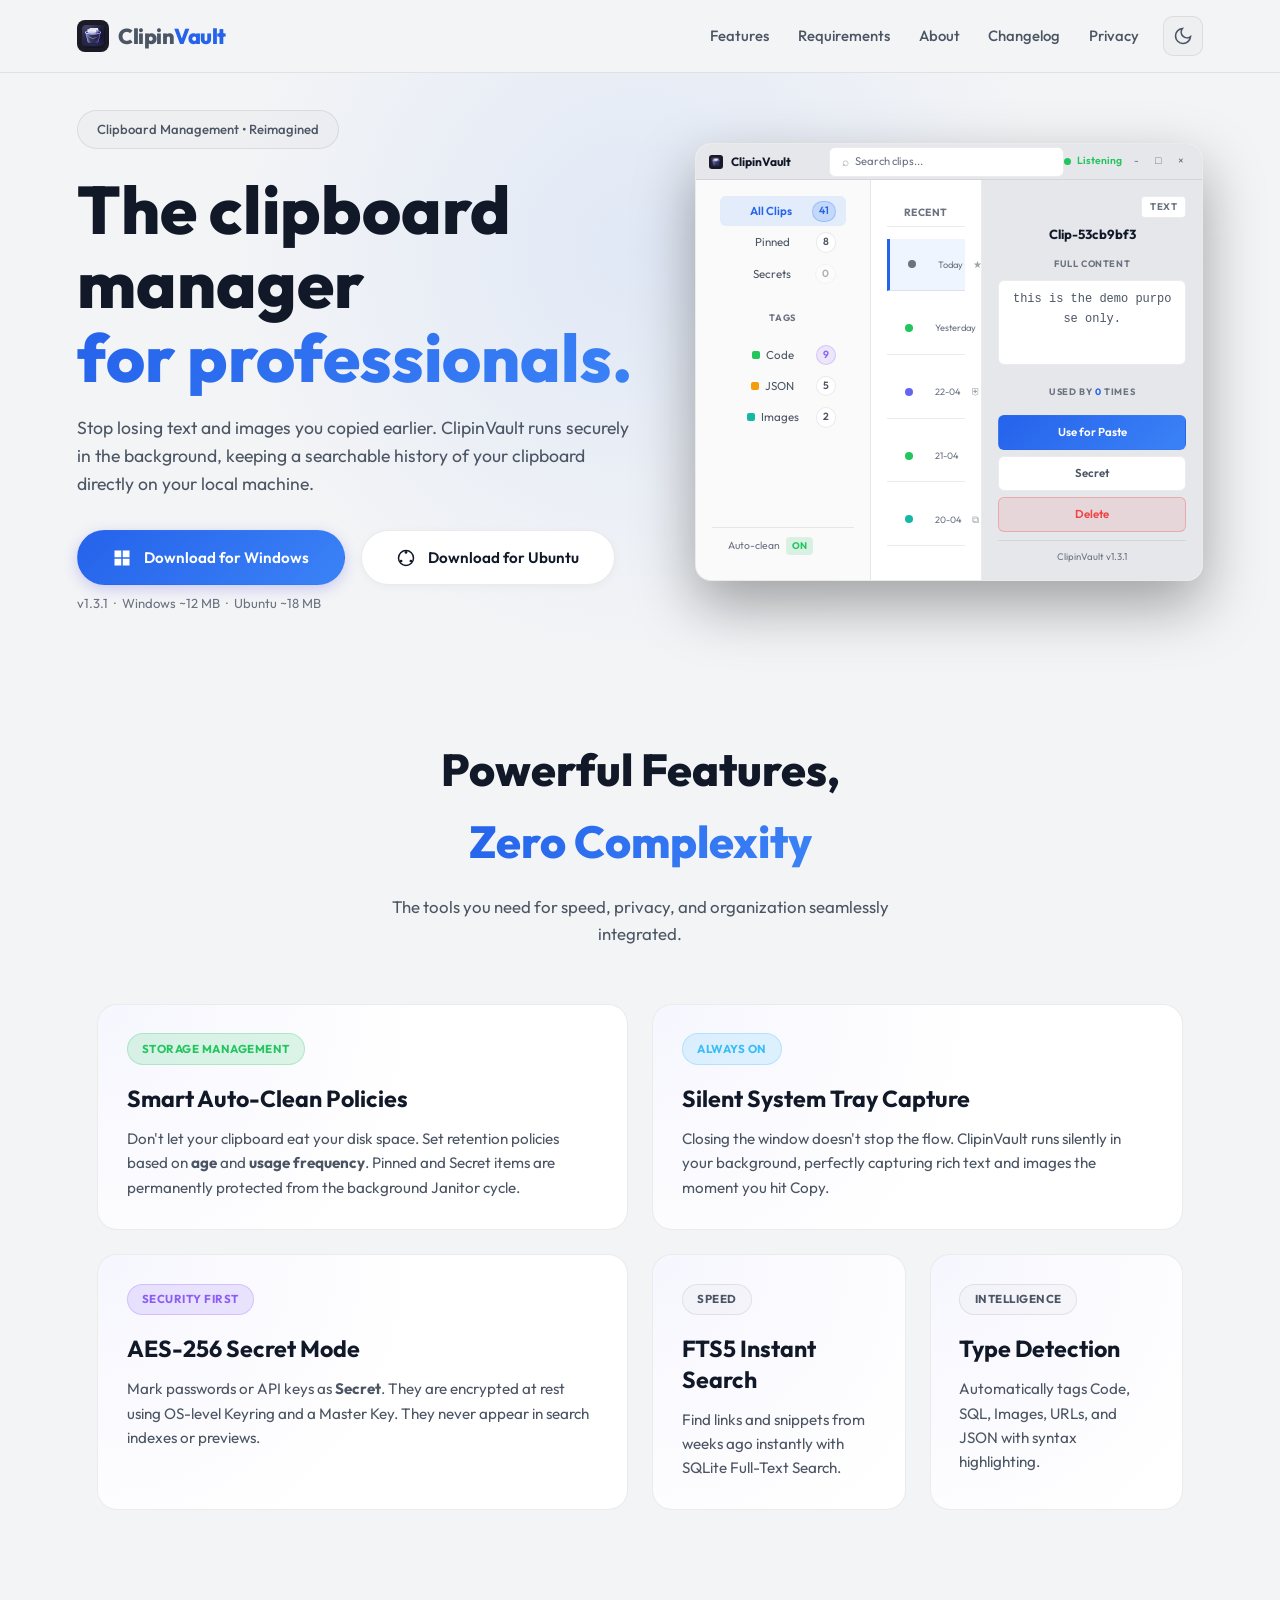
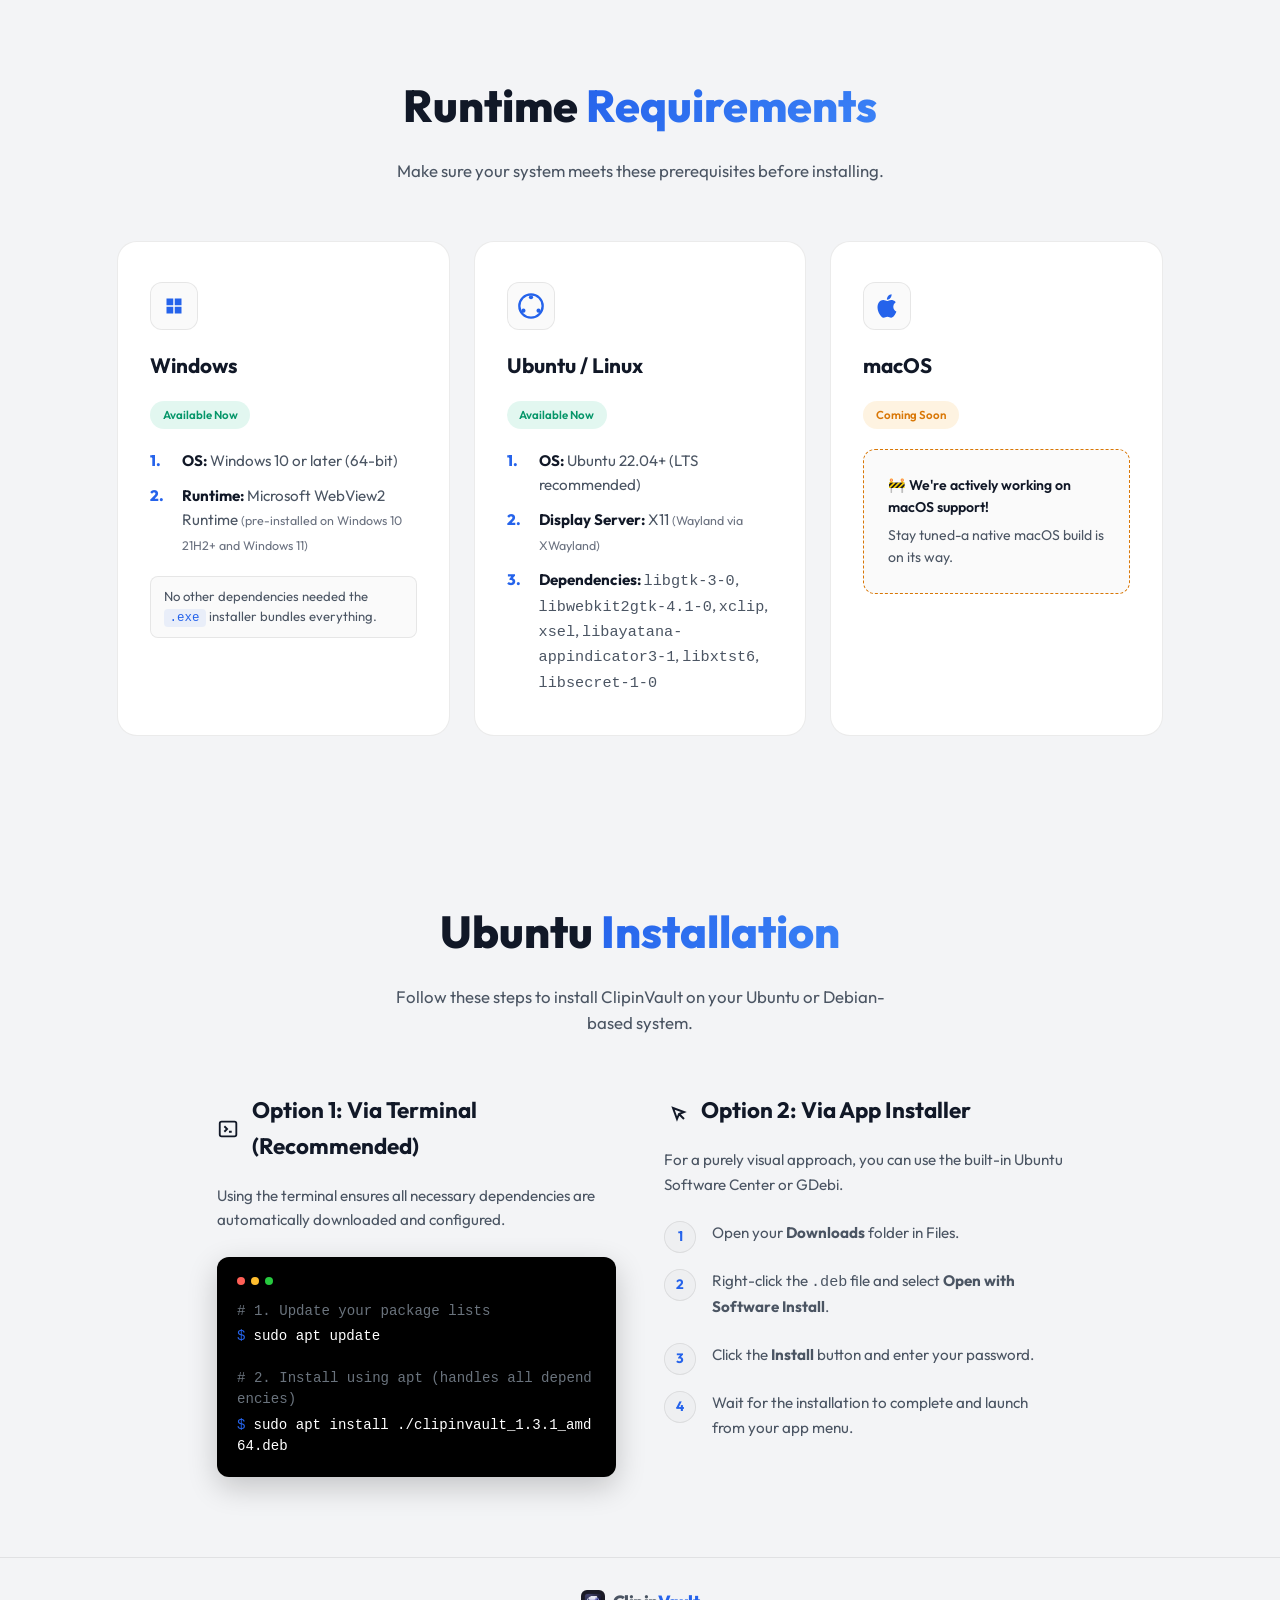
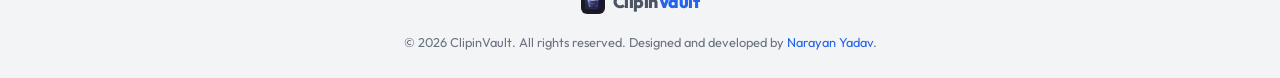
==== commit d4f5264b: "update the ui/ux" ====
--- a/index.html
+++ b/index.html
@@ -3,12 +3,10 @@
   <head>
     <meta charset="UTF-8" />
     <meta name="viewport" content="width=device-width, initial-scale=1.0" />
-    <title>
-      ClipinVault Secure & Modern Clipboard Manager for Windows & Linux
-    </title>
+    <title>ClipinVault | Secure Clipboard Manager for Windows & Linux</title>
     <meta
       name="description"
-      content="ClipinVault is a secure clipboard manager that automatically captures text, images, and rich content. Available for Windows and Ubuntu Linux. Privacy-first — all data stays on your machine."
+      content="ClipinVault is a secure clipboard manager that automatically captures text, images, and rich content. Available for Windows and Ubuntu Linux. Privacy-first: all data stays on your machine."
     />
     <meta
       name="keywords"
@@ -93,7 +91,6 @@
           <div class="nav-links" id="navLinks">
             <a href="#features">Features</a>
             <a href="#requirements">Requirements</a>
-            <a href="#download">Download</a>
             <a href="about/">About</a>
             <a href="changelog/">Changelog</a>
             <a href="privacy/">Privacy</a>
@@ -139,37 +136,191 @@
     <main>
       <!-- Hero -->
       <section class="hero" id="hero">
-        <div class="hero-badge">Clipboard Management • Reimagined</div>
-        <h1>
-          The clipboard manager<br /><span class="gradient-text"
-            >for professionals.</span
-          >
-        </h1>
-        <p class="hero-sub">
-          Stop losing text and images you copied earlier. ClipinVault runs
-          securely in the background, keeping a searchable history of your
-          clipboard directly on your local machine.
-        </p>
-        <div class="cta-group">
-          <a
-            href="downloads/windows/ClipinVaultSetup.exe"
-            class="btn btn-primary"
-            id="dl-win-hero"
-          >
-            <svg width="18" height="18" fill="currentColor" viewBox="0 0 24 24"><rect x="2" y="2" width="9" height="9" /><rect x="13" y="2" width="9" height="9" /><rect x="2" y="13" width="9" height="9" /><rect x="13" y="13" width="9" height="9" /></svg>
-            Download for Windows
-          </a>
-          <a
-            href="downloads/ubuntu/clipinvault_1.3.1_amd64.deb"
-            class="btn btn-outline"
-            download
-            id="dl-ubuntu-hero"
-          >
-            <svg width="18" height="18" fill="currentColor" viewBox="0 0 24 24"><circle cx="12" cy="12" r="10" fill="none" stroke="currentColor" stroke-width="2" /><circle cx="12" cy="4.5" r="1.8" fill="currentColor" /><circle cx="5.5" cy="16" r="1.8" fill="currentColor" /><circle cx="18.5" cy="16" r="1.8" fill="currentColor" /></svg>
-            Download for Ubuntu
-          </a>
-        </div>
-        <p class="hero-note">v1.3.1 &nbsp;&middot;&nbsp; Windows ~12 MB &nbsp;&middot;&nbsp; Ubuntu ~18 MB</p>
+        <div class="hero-inner">
+          <div class="hero-copy">
+            <div class="hero-badge">Clipboard Management • Reimagined</div>
+            <h1>
+              The clipboard manager<br /><span class="gradient-text"
+                >for professionals.</span
+              >
+            </h1>
+            <p class="hero-sub">
+              Stop losing text and images you copied earlier. ClipinVault runs
+              securely in the background, keeping a searchable history of your
+              clipboard directly on your local machine.
+            </p>
+            <div class="cta-group">
+              <a
+                href="downloads/windows/ClipinVaultSetup.exe"
+                class="btn btn-primary"
+                id="dl-win-hero"
+              >
+                <svg width="18" height="18" fill="currentColor" viewBox="0 0 24 24"><rect x="2" y="2" width="9" height="9" /><rect x="13" y="2" width="9" height="9" /><rect x="2" y="13" width="9" height="9" /><rect x="13" y="13" width="9" height="9" /></svg>
+                Download for Windows
+              </a>
+              <a
+                href="downloads/ubuntu/clipinvault_1.3.1_amd64.deb"
+                class="btn btn-outline"
+                download
+                id="dl-ubuntu-hero"
+              >
+                <svg width="18" height="18" fill="currentColor" viewBox="0 0 24 24"><circle cx="12" cy="12" r="10" fill="none" stroke="currentColor" stroke-width="2" /><circle cx="12" cy="4.5" r="1.8" fill="currentColor" /><circle cx="5.5" cy="16" r="1.8" fill="currentColor" /><circle cx="18.5" cy="16" r="1.8" fill="currentColor" /></svg>
+                Download for Ubuntu
+              </a>
+            </div>
+            <p class="hero-note">
+              v1.3.1 &nbsp;&middot;&nbsp; Windows ~12 MB &nbsp;&middot;&nbsp;
+              Ubuntu ~18 MB
+            </p>
+          </div>
+
+          <div class="hero-media" aria-label="ClipinVault app UI preview">
+            <div class="mockup-window">
+              <div class="mockup-titlebar">
+                <div class="mk-tb-left">
+                  <img
+                    class="mk-tb-icon"
+                    src="assets/appicon.png?v=2"
+                    alt="ClipinVault"
+                    width="14"
+                    height="14"
+                  />
+                  <span class="mk-tb-app">ClipinVault</span>
+                </div>
+                <div class="mk-tb-search">Search clips...</div>
+                <div class="mk-tb-right">
+                  <span class="mk-status-dot" aria-hidden="true"></span>
+                  <span class="mk-status-label">Listening</span>
+                  <span class="mk-tb-icon-btn mk-win-btn" aria-hidden="true">-</span>
+                  <span class="mk-tb-icon-btn mk-win-btn" aria-hidden="true">□</span>
+                  <span class="mk-tb-icon-btn mk-win-btn mk-close-btn" aria-hidden="true">×</span>
+                </div>
+              </div>
+
+              <div class="mockup-body">
+                <aside class="mockup-sidebar" aria-hidden="true">
+                  <div class="mk-nav-group">
+                    <div class="mk-nav-item mk-nav-active">
+                      <span class="mk-nav-label">All Clips</span>
+                      <span class="mk-nav-count">41</span>
+                    </div>
+                    <div class="mk-nav-item">
+                      <span class="mk-nav-label">Pinned</span>
+                      <span class="mk-nav-count">8</span>
+                    </div>
+                    <div class="mk-nav-item">
+                      <span class="mk-nav-label">Secrets</span>
+                      <span class="mk-nav-count mk-count-zero">0</span>
+                    </div>
+                  </div>
+
+                  <div class="mk-sidebar-section-label">Tags</div>
+                  <div class="mk-nav-group">
+                    <div class="mk-nav-item">
+                      <span class="mk-nav-label"><span class="mk-tag-icon mk-tag-code"></span>Code</span>
+                      <span class="mk-nav-count mk-count-accent">9</span>
+                    </div>
+                    <div class="mk-nav-item">
+                      <span class="mk-nav-label"><span class="mk-tag-icon mk-tag-json"></span>JSON</span>
+                      <span class="mk-nav-count">5</span>
+                    </div>
+                    <div class="mk-nav-item">
+                      <span class="mk-nav-label"><span class="mk-tag-icon mk-tag-img"></span>Images</span>
+                      <span class="mk-nav-count">2</span>
+                    </div>
+                  </div>
+
+                  <div class="mk-sidebar-footer">
+                    <div class="mk-autoclean-badge">
+                      Auto-clean
+                      <span class="mk-ac-on">ON</span>
+                    </div>
+                  </div>
+                </aside>
+
+                <section class="mockup-clips" aria-hidden="true">
+                  <div class="mk-list-section-hdr">Recent</div>
+                  <div class="mk-row mk-row-active">
+                    <span class="mk-row-typedot mk-dot-txt"></span>
+                    <div class="mk-row-body">
+                      <div class="mk-row-id">Clip-53cb9bf3</div>
+                      <div class="mk-row-preview">this is the demo purpose only.</div>
+                    </div>
+                    <div class="mk-row-right">
+                      <span class="mk-row-time">Today</span>
+                      <span class="mk-row-pin-icon" aria-hidden="true">★</span>
+                      <span class="mk-row-copy-icon" aria-hidden="true">⧉</span>
+                      <span class="mk-row-del-icon" aria-hidden="true">🗑</span>
+                    </div>
+                  </div>
+                  <div class="mk-row">
+                    <span class="mk-row-typedot mk-dot-code"></span>
+                    <div class="mk-row-body">
+                      <div class="mk-row-id">Python - Installation</div>
+                      <div class="mk-row-preview">python3.11, venv, pip...</div>
+                    </div>
+                    <div class="mk-row-right">
+                      <span class="mk-row-time">Yesterday</span>
+                      <span class="mk-row-copy-icon" aria-hidden="true">⧉</span>
+                    </div>
+                  </div>
+                  <div class="mk-row">
+                    <span class="mk-row-typedot mk-dot-url"></span>
+                    <div class="mk-row-body">
+                      <div class="mk-row-id">Databricks secrets</div>
+                      <div class="mk-row-preview">https://...</div>
+                    </div>
+                    <div class="mk-row-right">
+                      <span class="mk-row-time">22-04</span>
+                      <span class="mk-row-lock-icon" aria-hidden="true">⛨</span>
+                    </div>
+                  </div>
+                  <div class="mk-row">
+                    <span class="mk-row-typedot mk-dot-code"></span>
+                    <div class="mk-row-body">
+                      <div class="mk-row-id">Manual Deploy · CI/CD</div>
+                      <div class="mk-row-preview">Connector, env vars, registry...</div>
+                    </div>
+                    <div class="mk-row-right">
+                      <span class="mk-row-time">21-04</span>
+                    </div>
+                  </div>
+                  <div class="mk-row">
+                    <span class="mk-row-typedot mk-dot-img"></span>
+                    <div class="mk-row-body">
+                      <div class="mk-row-id">Screenshot</div>
+                      <div class="mk-row-preview mk-preview-img">image clip captured</div>
+                    </div>
+                    <div class="mk-row-right">
+                      <span class="mk-row-time">20-04</span>
+                      <span class="mk-row-copy-icon" aria-hidden="true">⧉</span>
+                    </div>
+                  </div>
+                </section>
+
+                <aside class="mockup-detail" aria-hidden="true">
+                  <div class="mk-detail-top">
+                    <span class="mk-detail-type-badge">Text</span>
+                  </div>
+                  <div class="mk-detail-title">Clip-53cb9bf3</div>
+                  <div class="mk-detail-section-label">Full content</div>
+                  <div class="mk-detail-content">this is the demo purpose only.</div>
+                  <div class="mk-detail-section-label mk-detail-meta-label">
+                    Used by
+                    <span class="mk-detail-used">0</span>
+                    times
+                  </div>
+                  <div class="mk-detail-actions">
+                    <div class="mk-detail-btn mk-detail-btn-primary">Use for Paste</div>
+                    <div class="mk-detail-btn mk-detail-btn-ghost">Secret</div>
+                    <div class="mk-detail-btn mk-detail-btn-danger">Delete</div>
+                  </div>
+                  <div class="mk-detail-footer">ClipinVault v1.3.1</div>
+                </aside>
+              </div>
+            </div>
+          </div>
+        </div>
       </section>
       <!-- Features Bento Box -->
       <section class="features bento-section" id="features">
@@ -345,7 +496,7 @@
             <span class="req-badge coming">Coming Soon</span>
             <div class="coming-msg">
               <p>🚧 We're actively working on macOS support!</p>
-              <p>Stay tuned — a native macOS build is on its way.</p>
+              <p>Stay tuned-a native macOS build is on its way.</p>
             </div>
           </div>
         </div>
@@ -439,40 +590,6 @@
         </div>
       </section>
 
-      <!-- Download CTA -->
-      <section class="download-cta" id="download">
-        <div class="section-header anim-fade">
-          <h2>Ready to <span class="gradient-text">Get Started?</span></h2>
-          <p>
-            Download ClipinVault for free and take control of your clipboard.
-          </p>
-        </div>
-        <div class="cta-group anim-fade">
-          <a
-            href="downloads/windows/ClipinVaultSetup.exe"
-            class="btn btn-primary"
-            id="dl-win-cta"
-          >
-            <svg width="18" height="18" fill="currentColor" viewBox="0 0 24 24"><rect x="2" y="2" width="9" height="9" /><rect x="13" y="2" width="9" height="9" /><rect x="2" y="13" width="9" height="9" /><rect x="13" y="13" width="9" height="9" /></svg>
-            Download for Windows
-          </a>
-          <a
-            href="downloads/ubuntu/clipinvault_1.3.1_amd64.deb"
-            class="btn btn-outline"
-            download
-            id="dl-ubuntu-cta"
-          >
-            <svg width="18" height="18" fill="currentColor" viewBox="0 0 24 24"><circle cx="12" cy="12" r="10" fill="none" stroke="currentColor" stroke-width="2" /><circle cx="12" cy="4.5" r="1.8" fill="currentColor" /><circle cx="5.5" cy="16" r="1.8" fill="currentColor" /><circle cx="18.5" cy="16" r="1.8" fill="currentColor" /></svg>
-            Download for Ubuntu
-          </a>
-          <span class="btn btn-disabled" title="macOS support coming soon">
-            <svg width="18" height="18" fill="currentColor" viewBox="0 0 24 24">
-              <path d="M18.71 19.5c-.83 1.24-1.71 2.45-3.05 2.47-1.34.03-1.77-.79-3.29-.79-1.53 0-2 .77-3.27.82-1.31.05-2.3-1.32-3.14-2.53C4.25 17 2.94 12.45 4.7 9.39c.87-1.52 2.43-2.48 4.12-2.51 1.28-.02 2.5.87 3.29.87.78 0 2.26-1.07 3.8-.91.65.03 2.47.26 3.64 1.98-.09.06-2.17 1.28-2.15 3.81.03 3.02 2.65 4.03 2.68 4.04-.03.07-.42 1.44-1.38 2.83M13 3.5c.73-.83 1.94-1.46 2.94-1.5.13 1.17-.34 2.35-1.04 3.19-.69.85-1.83 1.51-2.95 1.42-.15-1.15.41-2.35 1.05-3.11z" />
-            </svg>
-            macOS &mdash; Coming Soon
-          </span>
-        </div>
-      </section>
     </main>
 
     <footer>
@@ -484,7 +601,7 @@
             width="24"
             height="24"
           />
-          <span class="logo-text" style="font-size: 1.1rem">
+          <span class="logo-text">
             <span class="logo-clipin">Clipin</span
             ><span class="logo-vault">Vault</span>
           </span>
@@ -552,34 +669,6 @@
           if (t) t.scrollIntoView({ behavior: "smooth" });
         });
       });
-
-      // SHA-256 checksum toggle
-      function toggleChecksum() {
-        const panel = document.getElementById("checksumPanel");
-        const btn = document.getElementById("checksumToggle");
-        const isOpen = panel.classList.toggle("open");
-        btn.setAttribute("aria-expanded", isOpen);
-        panel.setAttribute("aria-hidden", !isOpen);
-      }
-
-      // Copy hash to clipboard
-      function copyHash(id) {
-        const el = document.getElementById(id);
-        navigator.clipboard.writeText(el.textContent).then(() => {
-          const btn = el.nextElementSibling;
-          btn.style.color = "var(--accent)";
-          setTimeout(() => (btn.style.color = ""), 1500);
-        });
-      }
-
-      // macOS notify form
-      function handleMacNotify(e) {
-        e.preventDefault();
-        const form = document.getElementById("macosNotifyForm");
-        const success = document.getElementById("notifySuccess");
-        form.style.display = "none";
-        success.style.display = "block";
-      }
     </script>
   </body>
 </html>
--- a/style.css
+++ b/style.css
@@ -208,6 +208,24 @@
   text-align: center;
   position: relative;
 }
+.hero-inner {
+  width: 100%;
+  max-width: 1240px;
+  display: grid;
+  grid-template-columns: 1.05fr 0.95fr;
+  gap: 3.5rem;
+  align-items: center;
+}
+.hero-copy {
+  display: flex;
+  flex-direction: column;
+  align-items: flex-start;
+  text-align: left;
+}
+.hero-media {
+  position: relative;
+  width: 100%;
+}
 .hero::before {
   content: "";
   position: absolute;
@@ -632,8 +650,8 @@
   border: 1px solid var(--border);
   display: flex;
   flex-direction: column;
-  align-items: center;
-  text-align: center;
+  align-items: flex-start;
+  text-align: left;
   gap: 1.2rem;
   transition: all 0.3s ease;
 }
@@ -672,35 +690,71 @@
   background: var(--badge-coming-bg);
   color: var(--badge-coming-color);
 }
+.req-card ol,
+.req-card ul {
+  width: 100%;
+  margin: 0;
+  padding: 0;
+  display: flex;
+  flex-direction: column;
+  gap: 0.7rem;
+}
+
+.req-card ol {
+  list-style: none;
+  counter-reset: req;
+}
+
+.req-card ol li {
+  counter-increment: req;
+  font-size: 0.95rem;
+  color: var(--text2);
+  line-height: 1.6;
+  padding-left: 2rem;
+  position: relative;
+}
+
+.req-card ol li::before {
+  content: counter(req) ".";
+  position: absolute;
+  left: 0;
+  top: 0;
+  width: 1.5rem;
+  color: var(--accent);
+  font-weight: 800;
+  text-align: left;
+}
+
 .req-card ul {
   list-style: none;
-  display: flex;
-  flex-direction: column;
-  gap: 0.5rem;
-}
-.req-card li {
-  font-size: 0.85rem;
-  color: var(--text2);
+}
+
+.req-card ul li {
+  font-size: 0.95rem;
+  color: var(--text2);
+  line-height: 1.6;
   padding-left: 1rem;
   position: relative;
 }
-.req-card li::before {
+
+.req-card ul li::before {
   content: "›";
   position: absolute;
   left: 0;
   color: var(--accent);
-  font-weight: 700;
-}
+  font-weight: 800;
+}
+
 .req-card li strong {
   color: var(--text);
-  font-weight: 600;
+  font-weight: 700;
 }
 .coming-msg {
   padding: 1.5rem;
   border-radius: 12px;
   background: var(--glass);
   border: 1px dashed var(--badge-coming-color);
-  text-align: center;
+  text-align: left;
 }
 .coming-msg p {
   font-size: 0.88rem;
@@ -918,6 +972,9 @@
   display: flex;
   align-items: center;
   gap: 0.5rem;
+}
+.footer-brand .logo-text {
+  font-size: 1.1rem;
 }
 .footer-links {
   display: flex;
@@ -984,6 +1041,14 @@
   .hero {
     padding: 120px 5% 40px;
   }
+  .hero-inner {
+    grid-template-columns: 1fr;
+    gap: 2rem;
+  }
+  .hero-copy {
+    align-items: center;
+    text-align: center;
+  }
   .hero h1 {
     font-size: 2.2rem;
   }
@@ -1102,6 +1167,42 @@
   flex-direction: column;
   gap: 0.5rem;
 }
+.changelog-page .changelog-timeline {
+  position: relative;
+}
+.changelog-page .changelog-timeline::before {
+  content: "";
+  position: absolute;
+  left: calc(6% + 16px);
+  top: 80px;
+  bottom: 120px;
+  width: 2px;
+  background: linear-gradient(
+    180deg,
+    rgba(59,130,246,0.0),
+    rgba(59,130,246,0.35) 20%,
+    rgba(59,130,246,0.35) 80%,
+    rgba(59,130,246,0.0)
+  );
+  border-radius: 999px;
+  pointer-events: none;
+}
+.changelog-meta {
+  position: relative;
+  padding-left: 2.25rem;
+}
+.version-node {
+  position: absolute;
+  left: 10px;
+  top: 0.7rem;
+  width: 12px;
+  height: 12px;
+  border-radius: 50%;
+  background: var(--accent);
+  box-shadow:
+    0 0 0 4px rgba(59,130,246,0.18),
+    0 8px 18px rgba(0,0,0,0.25);
+}
 
 .changelog-meta .version-tag {
   font-size: 1.1rem;
@@ -1119,6 +1220,15 @@
   font-weight: 500;
 }
 
+.changelog-content ol {
+  padding-left: 1.25rem;
+}
+.changelog-content ol li {
+  font-size: 1.05rem;
+  color: var(--text2);
+  line-height: 1.6;
+  margin: 0.35rem 0;
+}
 .changelog-content ul {
   list-style: none;
   display: flex;
@@ -1126,7 +1236,7 @@
   gap: 1rem;
 }
 
-.changelog-content li {
+.changelog-content ul li {
   font-size: 1.05rem;
   color: var(--text2);
   line-height: 1.6;
@@ -1134,7 +1244,7 @@
   padding-left: 1.5rem;
 }
 
-.changelog-content li::before {
+.changelog-content ul li::before {
   content: "";
   position: absolute;
   left: 0;
@@ -1158,6 +1268,17 @@
     grid-template-columns: 1fr;
     gap: 1.5rem;
   }
+  .changelog-page .changelog-timeline::before {
+    left: calc(5% + 10px);
+    top: 40px;
+    bottom: 60px;
+  }
+  .changelog-meta {
+    padding-left: 2rem;
+  }
+  .version-node {
+    left: 4px;
+  }
 }
 @media (min-width: 769px) and (max-width: 1024px) {
   nav {
@@ -1237,6 +1358,10 @@
   margin-bottom: 0;
 }
 
+.section-content-block strong {
+  color: var(--accent);
+}
+
 .privacy-section a {
   color: var(--accent);
   text-decoration: underline;
@@ -1296,6 +1421,15 @@
   letter-spacing: 0.5px;
 }
 
+.changelog-content ol {
+  padding-left: 1.25rem;
+}
+.changelog-content ol li {
+  font-size: 1.1rem;
+  color: var(--text2);
+  line-height: 1.7;
+  margin: 0.4rem 0;
+}
 .changelog-content ul {
   list-style: none;
   display: flex;
@@ -1303,7 +1437,7 @@
   gap: 1.5rem;
 }
 
-.changelog-content li {
+.changelog-content ul li {
   font-size: 1.1rem;
   color: var(--text2);
   line-height: 1.7;
@@ -1311,7 +1445,7 @@
   padding-left: 2rem;
 }
 
-.changelog-content li::before {
+.changelog-content ul li::before {
   content: "→";
   position: absolute;
   left: 0;
@@ -1542,45 +1676,51 @@
 
 .mockup-window {
   width: 100%;
-  background: var(--bg-card);
+  background:
+    linear-gradient(180deg, rgba(255,255,255,0.04), transparent 140px),
+    var(--bg-card);
   border-radius: 16px;
   border: 1px solid var(--border);
-  box-shadow: 0 24px 60px rgba(0,0,0,0.35);
+  box-shadow:
+    0 24px 60px rgba(0,0,0,0.35),
+    0 1px 0 rgba(255,255,255,0.06) inset;
   overflow: hidden;
   transition: border-color 0.35s, background 0.35s;
-}
-
-.mockup-titlebar {
-  display: flex;
-  align-items: center;
-  gap: 0.8rem;
-  padding: 0.7rem 1.2rem;
-  background: var(--bg-elevated);
-  border-bottom: 1px solid var(--border);
-}
-.titlebar-dots {
-  display: flex;
-  gap: 6px;
-}
-.tdot {
-  width: 10px;
-  height: 10px;
-  border-radius: 50%;
-}
-.tdot-red { background: #ff5f56; }
-.tdot-yellow { background: #ffbd2e; }
-.tdot-green { background: #27c93f; }
-.titlebar-label {
-  font-size: 0.78rem;
-  font-weight: 600;
-  color: var(--text3);
-  margin-left: 0.4rem;
 }
 
 .mockup-body {
   display: grid;
   grid-template-columns: 175px 1fr 220px;
   height: 400px;
+}
+
+.mockup-sidebar,
+.mockup-clips,
+.mockup-detail {
+  min-height: 0;
+}
+
+/* Subtle desktop-style scrollbars for mock panels */
+.mockup-clips::-webkit-scrollbar,
+.mockup-detail::-webkit-scrollbar {
+  width: 10px;
+}
+.mockup-clips::-webkit-scrollbar-track,
+.mockup-detail::-webkit-scrollbar-track {
+  background: transparent;
+}
+.mockup-clips::-webkit-scrollbar-thumb,
+.mockup-detail::-webkit-scrollbar-thumb {
+  background: rgba(148, 163, 184, 0.18);
+  border: 3px solid transparent;
+  background-clip: content-box;
+  border-radius: 999px;
+}
+[data-theme="light"] .mockup-clips::-webkit-scrollbar-thumb,
+[data-theme="light"] .mockup-detail::-webkit-scrollbar-thumb {
+  background: rgba(17, 24, 39, 0.14);
+  border: 3px solid transparent;
+  background-clip: content-box;
 }
 
 /* ===== REAL TITLEBAR ===== */
@@ -1615,6 +1755,11 @@
   border: 1px solid var(--border);
   font-size: 0.7rem;
   color: var(--text3);
+}
+.mk-tb-search::before {
+  content: "⌕";
+  font-size: 0.72rem;
+  opacity: 0.7;
 }
 
 .mk-tb-right {
@@ -1768,7 +1913,7 @@
   cursor: pointer;
   transition: background 0.15s;
 }
-.mk-row:hover { background: var(--bg-elevated); }
+.mk-row:hover { background: rgba(148, 163, 184, 0.08); }
 .mk-row-active {
   background: rgba(59,130,246,0.08) !important;
   border-left: 3px solid var(--accent);
@@ -1799,6 +1944,19 @@
   font-size: 0.6rem;
   margin-left: 4px;
   opacity: 0.7;
+}
+.mk-row-right {
+  display: inline-flex;
+  align-items: center;
+  gap: 6px;
+  justify-content: flex-end;
+  color: var(--text3);
+}
+.mk-row-right .mk-row-pin-icon,
+.mk-row-right .mk-row-lock-icon,
+.mk-row-right .mk-row-copy-icon,
+.mk-row-right .mk-row-del-icon {
+  opacity: 0.65;
 }
 .mk-row-preview {
   font-size: 0.65rem;
